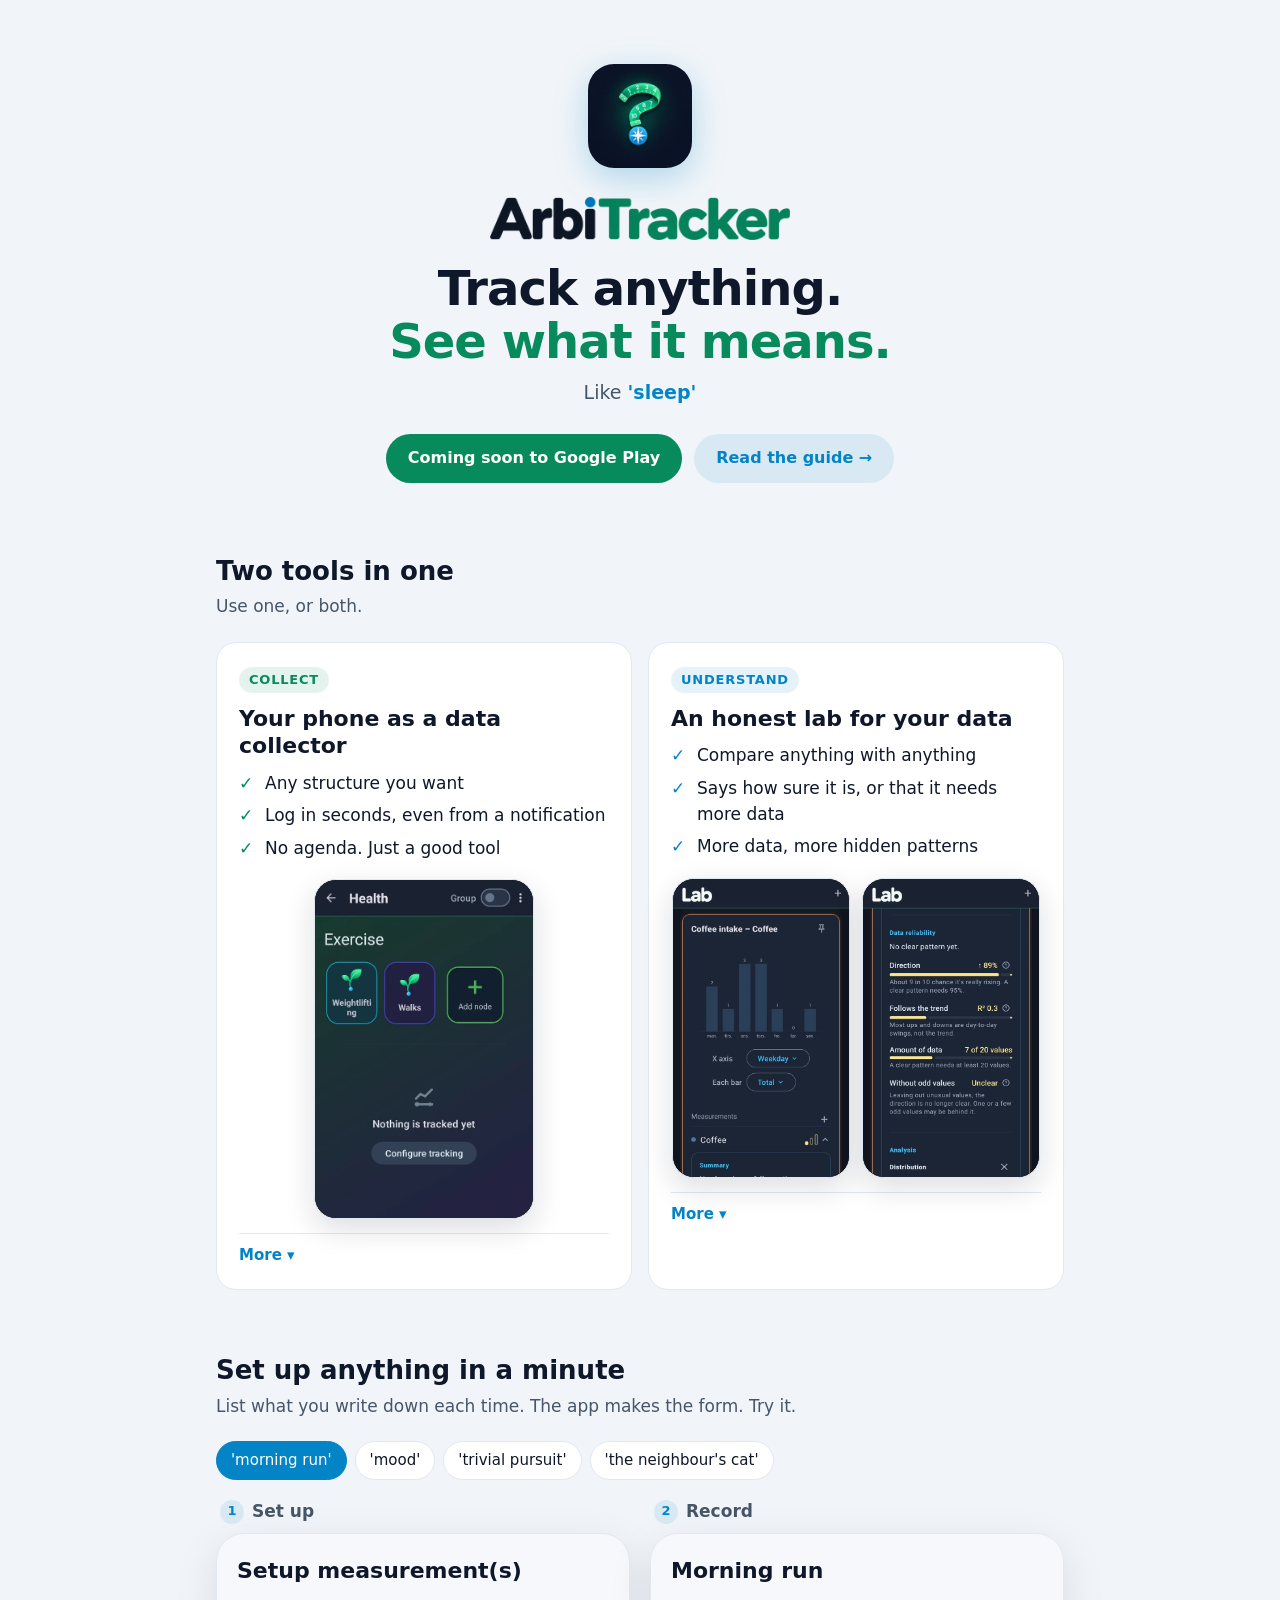
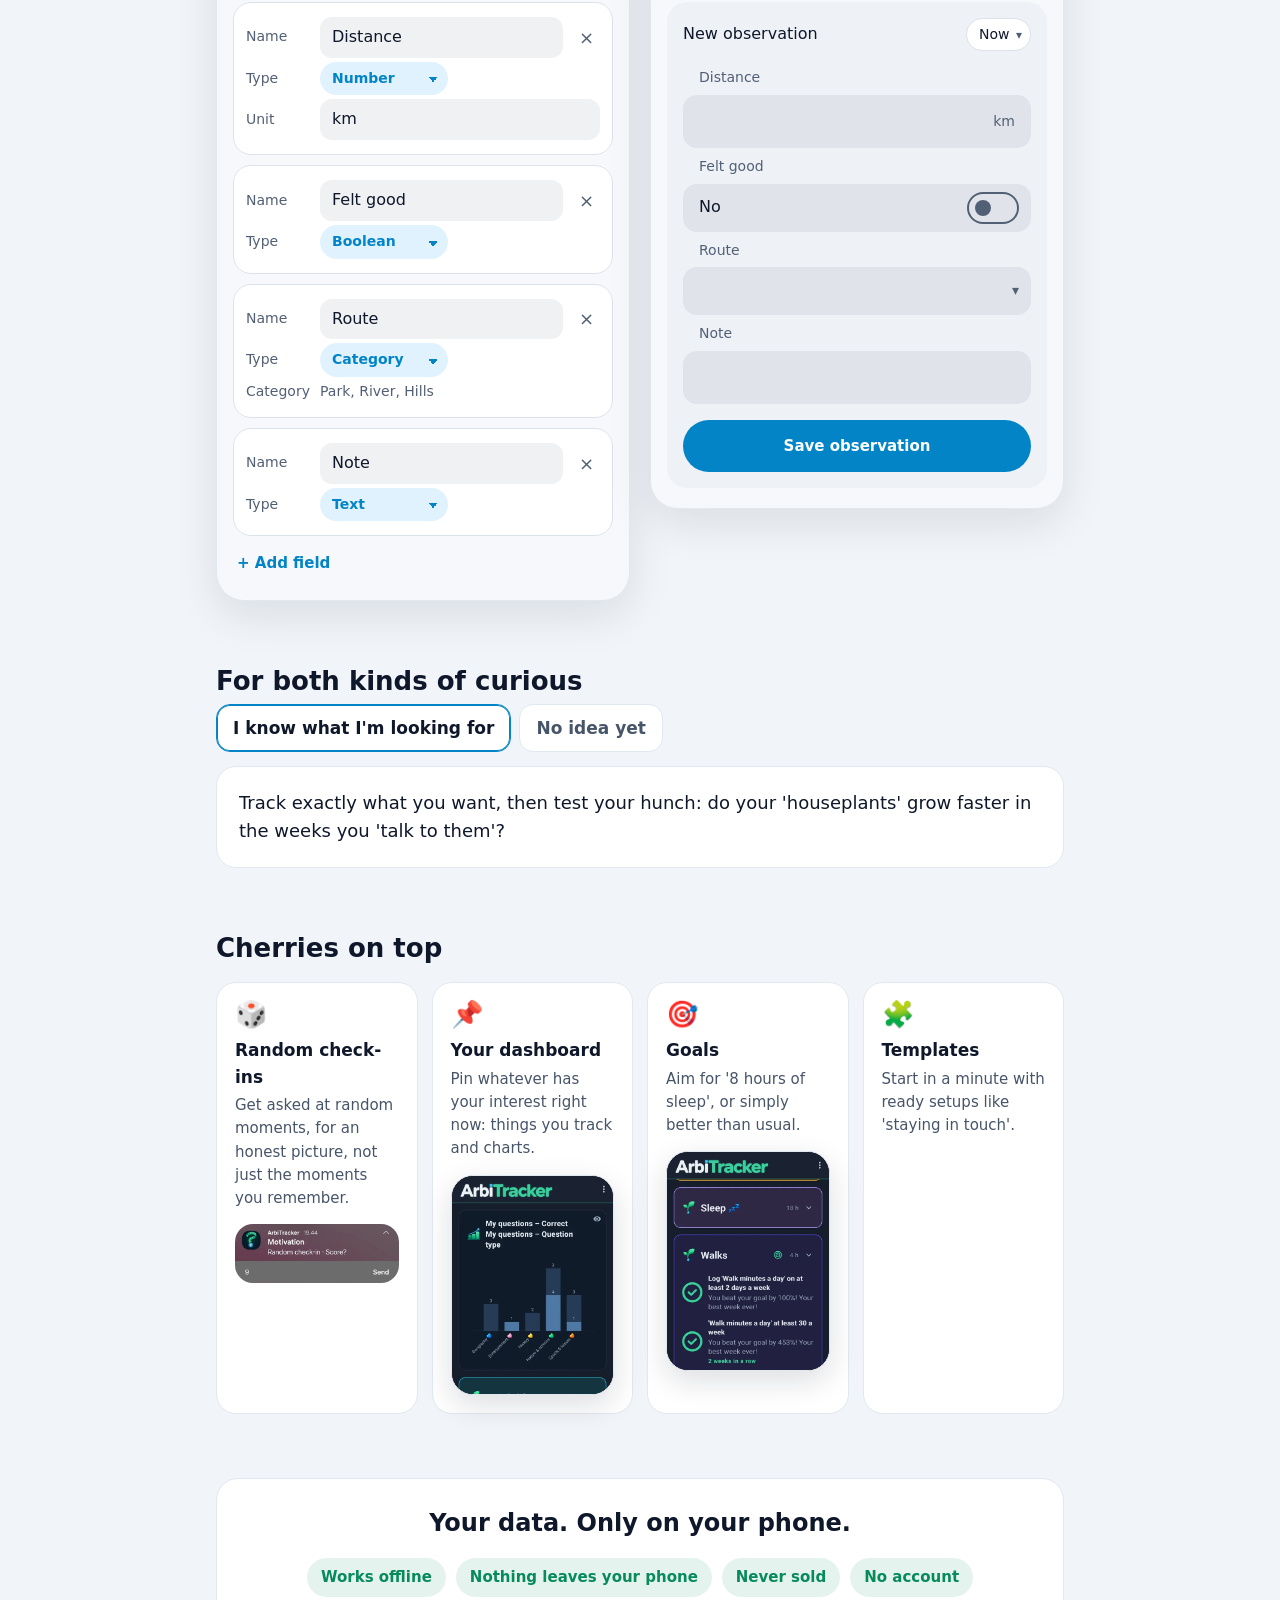
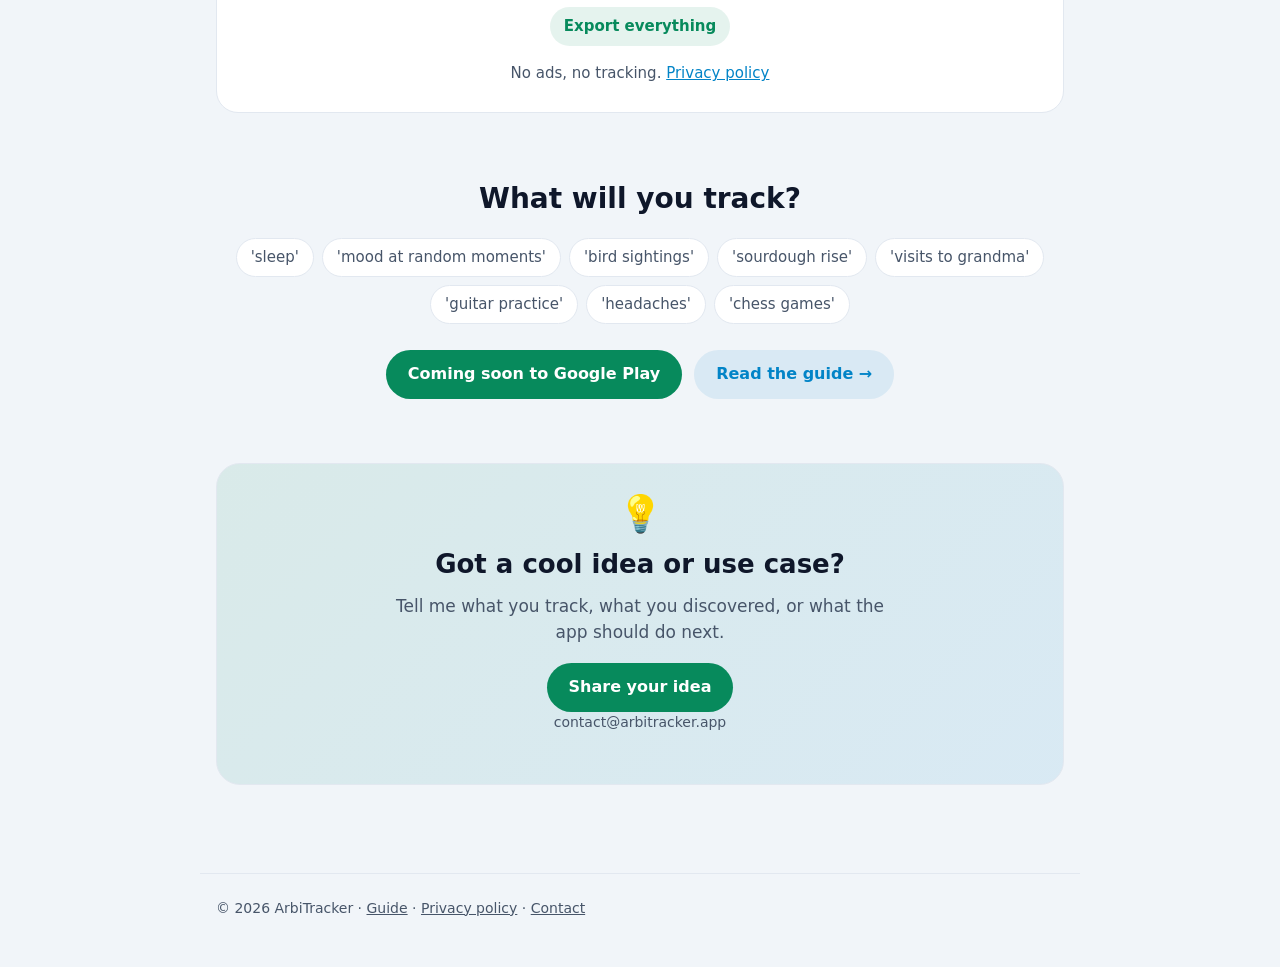
==== index.html @ 2d8d8809 "email update" ====
<!doctype html>
<html lang="en">
<head>
  <meta charset="utf-8">
  <meta name="viewport" content="width=device-width, initial-scale=1">
  <title>ArbiTracker – track anything</title>
  <meta name="description" content="Turn your phone into a data collector for anything, and let an honest lab find the patterns. Everything stays on your phone.">
  <link rel="icon" type="image/png" href="images/favicon.png">
  <link rel="apple-touch-icon" href="images/apple-touch-icon.png">
  <link rel="stylesheet" href="style.css">
  <script src="script.js" defer></script>
</head>
<body>
  <main>

    <!-- 1. The bangers -->
    <section class="hero">
      <img class="icon" src="images/icon-512.png" alt="" width="104" height="104">
      <img class="wordmark light" src="images/wordmark-light.png" alt="ArbiTracker" width="700" height="101">
      <img class="wordmark dark" src="images/wordmark-dark.png" alt="ArbiTracker" width="700" height="101">

      <h1>Track anything.<br><span class="accent">See what it means.</span></h1>

      <p class="rotator">Like <span class="example" id="example">'sleep'</span></p>

      <div class="buttons">
        <!-- Replace with the Google Play link once the app is live. -->
        <span class="button play">Coming soon to Google Play</span>
        <a class="button guide" href="guide.html">Read the guide →</a>
      </div>
    </section>

    <!-- 2. Two tools in one -->
    <section>
      <h2 class="section-title">Two tools in one</h2>
      <p class="section-lead">Use one, or both.</p>

      <div class="pillars">
        <div class="card pillar collect">
          <span class="label">Collect</span>
          <h3>Your phone as a data collector</h3>
          <ul class="checks">
            <li>Any structure you want</li>
            <li>Log in seconds, even from a notification</li>
            <li>No agenda. Just a good tool</li>
          </ul>

          <div class="shots">
            <img class="shot" src="images/node.webp" alt="A node in the app, 'Exercise', holding the nodes 'Weightlifting' and 'Walks'" width="540" height="1086" loading="lazy">
          </div>

          <details class="more">
            <summary>More</summary>
            <ul>
              <li><strong>Nodes:</strong> everything you track is a node, and nodes can hold nodes. 'garden' holds 'tomatoes' and 'basil', each with its own measurements.</li>
              <li><strong>Any kind of value:</strong> numbers, yes/no, categories, text and times, with optional rules like "whole numbers from 1 to 10".</li>
              <li><strong>Calculated values:</strong> combine measurements into new ones, like a weekly total.</li>
              <li><strong>Only want the data?</strong> Save it as CSV and use it anywhere.</li>
            </ul>
          </details>
        </div>

        <div class="card pillar understand">
          <span class="label">Understand</span>
          <h3>An honest lab for your data</h3>
          <ul class="checks">
            <li>Compare anything with anything</li>
            <li>Says how sure it is, or that it needs more data</li>
            <li>More data, more hidden patterns</li>
          </ul>

          <div class="shots two">
            <img class="shot" src="images/lab-chart.webp" alt="A Lab card: a bar chart per weekday" width="540" height="1086" loading="lazy">
            <img class="shot" src="images/lab-reliability.webp" alt="Data reliability: direction, trend, amount of data and odd values, each with a plain explanation" width="540" height="1086" loading="lazy">
          </div>

          <details class="more">
            <summary>More</summary>
            <ul>
              <li><strong>Trends</strong> are checked against chance and odd values before the app calls something rising or falling.</li>
              <li><strong>Relations</strong> are checked without the shared trend over time, so two things that both just grow don't look related.</li>
              <li><strong>Timing:</strong> does a day of 'board games' go with a better 'mood' the next day?</li>
              <li><strong>Unbiased:</strong> it never judges what's good or bad. It only calculates, and says "goes with", never "causes".</li>
            </ul>
          </details>
        </div>
      </div>
    </section>

    <!-- 3. Setting up a measurement: the thing to grasp. Drawn like the app (script.js). -->
    <section>
      <h2 class="section-title">Set up anything in a minute</h2>
      <p class="section-lead">List what you write down each time. The app makes the form. Try it.</p>

      <div class="chips" role="group" aria-label="Examples">
        <button class="chip" data-demo="run" aria-pressed="true">'morning run'</button>
        <button class="chip" data-demo="mood" aria-pressed="false">'mood'</button>
        <button class="chip" data-demo="trivia" aria-pressed="false">'trivial pursuit'</button>
        <button class="chip" data-demo="cat" aria-pressed="false">'the neighbour's cat'</button>
      </div>

      <div class="app-demo">
        <div class="phone">
          <div class="step-label"><span>1</span> Set up</div>
          <div class="app">
            <div class="app-title">Setup measurement(s)</div>
            <div id="setup-fields"></div>
            <button class="app-text-button" id="add-field">+ Add field</button>
          </div>
        </div>

        <div class="phone">
          <div class="step-label"><span>2</span> Record</div>
          <div class="app">
            <div class="app-node" id="app-node">Morning run</div>

            <div class="entry-card">
              <div class="entry-head">
                <span class="entry-title">New observation</span>
                <span class="time-pill">Now <span class="chev">▾</span></span>
              </div>
              <div id="entry-fields"></div>
              <button class="app-button" id="save-observation">Save observation</button>
            </div>

            <div class="recent-title" id="recent-title" hidden>Recent</div>
            <div id="recent"></div>

            <div class="snackbar" id="snackbar" role="status">Observation saved</div>
          </div>
        </div>
      </div>
    </section>

    <!-- 4. Both kinds of curious -->
    <section>
      <h2 class="section-title">For both kinds of curious</h2>

      <div class="tabs" role="tablist">
        <button class="tab" role="tab" id="tab-know" aria-controls="panel-know" aria-selected="true">I know what I'm looking for</button>
        <button class="tab" role="tab" id="tab-explore" aria-controls="panel-explore" aria-selected="false">No idea yet</button>
      </div>

      <div class="card tab-panel" role="tabpanel" id="panel-know" aria-labelledby="tab-know">
        <p>Track exactly what you want, then test your hunch: do your 'houseplants' grow faster in the weeks you 'talk to them'?</p>
      </div>

      <div class="card tab-panel" role="tabpanel" id="panel-explore" aria-labelledby="tab-explore" hidden>
        <p>Just collect. The more you log, the more the app can compare, and the patterns come to you.</p>
      </div>
    </section>

    <!-- 5. Cherries on top -->
    <section>
      <h2 class="section-title" style="margin-bottom: 18px">Cherries on top</h2>

      <div class="extras">
        <div class="card">
          <div class="emoji">🎲</div>
          <h3>Random check-ins</h3>
          <p>Get asked at random moments, for an honest picture, not just the moments you remember.</p>
          <img class="notif" src="images/checkin.webp" alt="A random check-in notification, answered right in the notification" width="540" height="193" loading="lazy">
        </div>

        <div class="card">
          <div class="emoji">📌</div>
          <h3>Your dashboard</h3>
          <p>Pin whatever has your interest right now: things you track and charts.</p>
          <img class="shot small" src="images/dashboard.webp" alt="The dashboard with a pinned chart and nodes" width="540" height="1086" loading="lazy">
        </div>

        <div class="card">
          <div class="emoji">🎯</div>
          <h3>Goals</h3>
          <p>Aim for '8 hours of sleep', or simply better than usual.</p>
          <img class="shot small" src="images/goals.webp" alt="Goals on the dashboard with progress rings and a streak" width="540" height="1086" loading="lazy">
        </div>

        <div class="card">
          <div class="emoji">🧩</div>
          <h3>Templates</h3>
          <p>Start in a minute with ready setups like 'staying in touch'.</p>
        </div>
      </div>
    </section>

    <!-- 6. Private by design -->
    <section class="private">
      <h2>Your data. Only on your phone.</h2>

      <div class="pills">
        <span class="pill">Works offline</span>
        <span class="pill">Nothing leaves your phone</span>
        <span class="pill">Never sold</span>
        <span class="pill">No account</span>
        <span class="pill">Export everything</span>
      </div>

      <p class="small">No ads, no tracking. <a href="privacy.html">Privacy policy</a></p>
    </section>

    <!-- 7. Closing -->
    <section class="closing">
      <h2>What will you track?</h2>

      <div class="examples">
        <span>'sleep'</span>
        <span>'mood at random moments'</span>
        <span>'bird sightings'</span>
        <span>'sourdough rise'</span>
        <span>'visits to grandma'</span>
        <span>'guitar practice'</span>
        <span>'headaches'</span>
        <span>'chess games'</span>
      </div>

      <div class="buttons" style="margin-top: 26px">
        <span class="button play">Coming soon to Google Play</span>
        <a class="button guide" href="guide.html">Read the guide →</a>
      </div>
    </section>


    <!-- 8. Contact: send ideas and use cases -->
    <section class="contact" id="contact">
      <div class="contact-card">
        <div class="contact-emoji">💡</div>
        <h2>Got a cool idea or use case?</h2>
        <p>Tell me what you track, what you discovered, or what the app should do next.</p>

        <a class="button play" href="mailto:contact@arbitracker.app?subject=My%20ArbiTracker%20idea">Share your idea</a>
        <p class="contact-address">contact@arbitracker.app</p>
      </div>
    </section>
  </main>

  <footer>
    © 2026 ArbiTracker · <a href="guide.html">Guide</a> · <a href="privacy.html">Privacy policy</a> · <a href="mailto:contact@arbitracker.app">Contact</a>
  </footer>

  <div class="lightbox" id="lightbox" hidden><img alt=""></div>
</body>
</html>
---- style.css ----
/* ArbiTracker site: the app's colours (sky blue on slate, green accent). */
:root {
  --bg: #F1F5F9;
  --card: #FFFFFF;
  --soft: rgba(15, 23, 42, 0.05);
  --text: #0F172A;
  --muted: #475569;
  --line: #E2E8F0;
  --primary: #0284C7;
  --primary-soft: rgba(2, 132, 199, 0.10);
  --green: #078A5C;
  --green-soft: rgba(7, 138, 92, 0.10);
}

@media (prefers-color-scheme: dark) {
  :root {
    --bg: #0B1220;
    --card: #111A2E;
    --soft: rgba(226, 232, 240, 0.06);
    --text: #E2E8F0;
    --muted: #94A3B8;
    --line: #1E293B;
    --primary: #38BDF8;
    --primary-soft: rgba(56, 189, 248, 0.12);
    --green: #34D399;
    --green-soft: rgba(52, 211, 153, 0.12);
  }
}

* { box-sizing: border-box; }

html { -webkit-text-size-adjust: 100%; scroll-behavior: smooth; }

body {
  margin: 0;
  background: var(--bg);
  color: var(--text);
  font: 17px/1.55 system-ui, -apple-system, "Segoe UI", Roboto, sans-serif;
}

a { color: var(--primary); }

main {
  max-width: 880px;
  margin: 0 auto;
  padding: 40px 16px 24px;
}

section { margin: 0 0 64px; }

h2.section-title {
  font-size: 26px;
  line-height: 1.25;
  margin: 0 0 6px;
}

.section-lead { color: var(--muted); margin: 0 0 22px; }

/* ---------- Wordmark: light and dark versions, like the app ---------- */
.wordmark { display: block; width: min(300px, 75%); height: auto; }
.wordmark.dark { display: none; }
@media (prefers-color-scheme: dark) {
  .wordmark.light { display: none; }
  .wordmark.dark { display: block; }
}

/* ---------- Hero ---------- */
.hero {
  text-align: center;
  padding: 24px 0 8px;
}

.hero .icon {
  width: 104px;
  height: 104px;
  border-radius: 26px;
  box-shadow: 0 10px 34px rgba(2, 132, 199, 0.28);
}

.hero .wordmark { margin: 22px auto 0; }

.hero h1 {
  font-size: clamp(32px, 7vw, 48px);
  line-height: 1.1;
  margin: 22px 0 10px;
  letter-spacing: -0.02em;
}

.hero h1 .accent { color: var(--green); }

.rotator {
  font-size: 19px;
  color: var(--muted);
  margin: 0 0 26px;
  min-height: 1.6em;
}

.rotator .example {
  color: var(--primary);
  font-weight: 600;
  display: inline-block;
  transition: opacity 0.25s, transform 0.25s;
}

.rotator .example.out { opacity: 0; transform: translateY(6px); }

.buttons {
  display: flex;
  gap: 12px;
  justify-content: center;
  flex-wrap: wrap;
}

.button {
  display: inline-flex;
  align-items: center;
  gap: 8px;
  padding: 12px 22px;
  border-radius: 999px;
  font-weight: 600;
  text-decoration: none;
  border: 0;
  font-size: 16px;
}

.button.play { background: var(--green); color: #fff; }
.button.guide { background: var(--primary-soft); color: var(--primary); }
.button.guide:hover { background: var(--primary); color: #fff; }

/* ---------- Two tools in one ---------- */
.pillars {
  display: grid;
  grid-template-columns: repeat(auto-fit, minmax(280px, 1fr));
  gap: 16px;
}

.card {
  background: var(--card);
  border: 1px solid var(--line);
  border-radius: 20px;
  padding: 22px;
}

.pillar .label {
  display: inline-block;
  font-size: 13px;
  font-weight: 700;
  letter-spacing: 0.06em;
  text-transform: uppercase;
  padding: 3px 10px;
  border-radius: 999px;
}

.pillar.collect .label { background: var(--green-soft); color: var(--green); }
.pillar.understand .label { background: var(--primary-soft); color: var(--primary); }

.pillar h3 { font-size: 22px; margin: 12px 0 10px; line-height: 1.25; }

.checks { list-style: none; padding: 0; margin: 0; }
.checks li { padding-left: 26px; position: relative; margin: 6px 0; }
.checks li::before {
  content: "✓";
  position: absolute;
  left: 0;
  font-weight: 700;
  color: var(--green);
}
.pillar.understand .checks li::before { color: var(--primary); }

/* ---------- Expandable "More" ---------- */
details.more { margin-top: 14px; border-top: 1px solid var(--line); padding-top: 10px; }

details.more summary {
  cursor: pointer;
  list-style: none;
  color: var(--primary);
  font-weight: 600;
  font-size: 15px;
}

details.more summary::-webkit-details-marker { display: none; }
details.more summary::after { content: " ▾"; }
details.more[open] summary::after { content: " ▴"; }

details.more p, details.more ul { color: var(--muted); font-size: 15px; margin: 10px 0 0; }
details.more ul { padding-left: 20px; }
details.more li { margin: 4px 0; }

/* ---------- Setup demo, drawn like the app (values from its themes.xml) ---------- */
.chips { display: flex; flex-wrap: wrap; gap: 8px; margin: 0 0 18px; }

.chip {
  font: inherit;
  font-size: 15px;
  padding: 7px 14px;
  border-radius: 999px;
  border: 1px solid var(--line);
  background: var(--card);
  color: var(--text);
  cursor: pointer;
}

.chip[aria-pressed="true"] { background: var(--primary); border-color: var(--primary); color: #fff; }

.app-demo {
  /* The app's own colours, light */
  --a-bg: #F6F8FB;
  --a-container: #EEF2F7;
  --a-low: #FFFFFF;
  --a-on: #0F172A;
  --a-muted: #526075;
  --a-outline: #DCE2EA;
  --a-primary: #0284C7;
  --a-on-primary: #FFFFFF;
  --a-soft: rgba(15, 23, 42, 0.06);
  --a-pill: #E0F2FE;

  display: grid;
  grid-template-columns: repeat(2, minmax(0, 1fr));
  gap: 20px;
  align-items: start;
}

@media (prefers-color-scheme: dark) {
  .app-demo {
    --a-bg: #0F1420;
    --a-container: #1A2232;
    --a-low: #161D2B;
    --a-on: #E2E8F0;
    --a-muted: #9AA8BC;
    --a-outline: #2A3447;
    --a-primary: #38BDF8;
    --a-on-primary: #082F49;
    --a-soft: rgba(226, 232, 240, 0.06);
    --a-pill: rgba(56, 189, 248, 0.16);
  }
}

@media (max-width: 720px) {
  .app-demo { grid-template-columns: minmax(0, 1fr); }
}

.step-label {
  display: flex;
  align-items: center;
  gap: 8px;
  font-weight: 600;
  color: var(--muted);
  margin: 0 0 8px 4px;
}

.step-label span {
  width: 24px;
  height: 24px;
  border-radius: 50%;
  display: grid;
  place-items: center;
  font-size: 13px;
  background: var(--primary-soft);
  color: var(--primary);
}

/* A phone-like screen */
.app {
  position: relative;
  overflow: hidden;
  background: var(--a-bg);
  color: var(--a-on);
  border: 1px solid var(--line);
  border-radius: 28px;
  padding: 18px 16px 20px;
  min-height: 420px;
  font-family: Roboto, system-ui, -apple-system, "Segoe UI", sans-serif;
  font-size: 16px;
  box-shadow: 0 14px 44px rgba(15, 23, 42, 0.10);
}

.app button { font-family: inherit; }

.app-title, .app-node { font-size: 22px; font-weight: 700; margin: 2px 4px 14px; }

/* Setup: one card per measurement (like item_measurement_field_editor) */
.def-card {
  background: var(--a-low);
  border: 1px solid var(--a-outline);
  border-radius: 18px;
  padding: 10px 12px;
  margin: 0 0 10px;
  animation: pop 0.3s ease both;
}

.def-row { display: flex; align-items: center; gap: 10px; margin: 4px 0; }

.def-label { width: 64px; flex: 0 0 auto; color: var(--a-muted); font-size: 14px; }

.def-input {
  flex: 1 1 auto;
  min-width: 0;
  font: inherit;
  color: var(--a-on);
  background: var(--a-soft);
  border: 0;
  border-radius: 12px;
  padding: 8px 12px;
  outline: none;
}

.def-input:focus { box-shadow: inset 0 0 0 2px var(--a-primary); }

.type-pill {
  font: inherit;
  font-size: 14px;
  font-weight: 600;
  color: var(--a-primary);
  background: var(--a-pill);
  border: 0;
  border-radius: 999px;
  padding: 6px 28px 6px 12px;
  appearance: none;
  -webkit-appearance: none;
  cursor: pointer;
  background-image: linear-gradient(45deg, transparent 50%, currentColor 50%), linear-gradient(135deg, currentColor 50%, transparent 50%);
  background-position: calc(100% - 15px) 55%, calc(100% - 10px) 55%;
  background-size: 5px 5px, 5px 5px;
  background-repeat: no-repeat;
}

.def-options { color: var(--a-muted); font-size: 14px; }

.def-delete {
  margin-left: auto;
  background: none;
  border: 0;
  color: var(--a-muted);
  font-size: 18px;
  cursor: pointer;
  padding: 2px 6px;
}

.app-text-button {
  background: none;
  border: 0;
  color: var(--a-primary);
  font-weight: 600;
  font-size: 15px;
  padding: 8px 4px;
  cursor: pointer;
}

/* Record: the entry card (view_measurements + ObservationFormView) */
.entry-card { background: var(--a-container); border-radius: 20px; padding: 16px; }

.entry-head { display: flex; align-items: center; margin: 0 0 16px; }
.entry-title { flex: 1 1 auto; font-size: 16px; font-weight: 500; }

.time-pill {
  font-size: 14px;
  font-weight: 500;
  padding: 5px 8px 5px 12px;
  border-radius: 16px;
  background: var(--a-low);
  border: 1px solid var(--a-outline);
}

.chev { color: var(--a-muted); font-size: 12px; margin-left: 2px; }

.form-field { margin: 0 0 8px; animation: pop 0.3s ease both; }

.form-name {
  display: flex;
  justify-content: space-between;
  color: var(--a-muted);
  font-size: 14px;
  padding: 0 12px 6px 16px;
}

.form-row {
  position: relative;
  display: flex;
  align-items: center;
  min-height: 48px;
  padding: 4px 12px 4px 16px;
  border-radius: 14px;
  background: var(--a-soft);
  cursor: pointer;
}

.form-row input {
  flex: 1 1 auto;
  min-width: 0;
  font: inherit;
  color: var(--a-on);
  background: none;
  border: 0;
  outline: none;
  padding: 10px 4px 10px 0;
}

.form-row .value { flex: 1 1 auto; }
.form-row .unit { color: var(--a-muted); font-size: 14px; padding: 0 4px; }
.form-row .chev { font-size: 14px; }

/* Material 3 switch */
.switch {
  width: 52px;
  height: 32px;
  border-radius: 16px;
  border: 2px solid var(--a-muted);
  position: relative;
  transition: background 0.2s, border-color 0.2s;
  flex: 0 0 auto;
}

.switch::after {
  content: "";
  position: absolute;
  top: 6px;
  left: 6px;
  width: 16px;
  height: 16px;
  border-radius: 50%;
  background: var(--a-muted);
  transition: all 0.2s;
}

.switch.on { background: var(--a-primary); border-color: var(--a-primary); }
.switch.on::after { left: 22px; top: 2px; width: 24px; height: 24px; background: var(--a-on-primary); }

/* Number chips for small whole ranges */
.form-row.cells { padding: 4px; gap: 0; }

.cell {
  flex: 1 1 0;
  height: 40px;
  display: grid;
  place-items: center;
  border-radius: 10px;
  font-size: 14px;
  font-weight: 500;
  border: 0;
  background: none;
  color: var(--a-on);
  cursor: pointer;
  padding: 0;
}

.cell.on { background: var(--a-primary); color: var(--a-on-primary); }

/* Category dropdown (PopupMenu) */
.menu {
  position: absolute;
  right: 8px;
  top: 100%;
  z-index: 5;
  min-width: 160px;
  background: var(--a-low);
  border-radius: 6px;
  box-shadow: 0 8px 28px rgba(0, 0, 0, 0.22);
  padding: 6px 0;
}

.menu button {
  display: block;
  width: 100%;
  text-align: left;
  background: none;
  border: 0;
  color: var(--a-on);
  font-size: 15px;
  padding: 10px 16px;
  cursor: pointer;
}

.menu button:hover { background: var(--a-soft); }

.app-button {
  width: 100%;
  height: 52px;
  margin-top: 8px;
  border: 0;
  border-radius: 26px;
  background: var(--a-primary);
  color: var(--a-on-primary);
  font-size: 15px;
  font-weight: 600;
  cursor: pointer;
}

.recent-title { font-size: 16px; font-weight: 600; margin: 18px 4px 8px; }

.recent-item {
  background: var(--a-low);
  border: 1px solid var(--a-outline);
  border-radius: 16px;
  padding: 10px 14px;
  margin: 0 0 8px;
  font-size: 14px;
  animation: pop 0.3s ease both;
}

.recent-item .when { color: var(--a-muted); font-size: 12px; margin-bottom: 2px; }

.snackbar {
  position: absolute;
  left: 12px;
  right: 12px;
  bottom: 12px;
  padding: 14px 16px;
  border-radius: 6px;
  background: #1E293B;
  color: #F1F5F9;
  font-size: 14px;
  transform: translateY(140%);
  transition: transform 0.25s;
}

.snackbar.show { transform: none; }

@keyframes pop {
  from { opacity: 0; transform: translateY(6px); }
  to { opacity: 1; transform: none; }
}

/* ---------- Screenshots (tap to enlarge, script.js) ---------- */
.shots { display: flex; justify-content: center; gap: 12px; margin: 18px 0 0; }

.shot {
  display: block;
  width: 100%;
  max-width: 220px;
  height: 340px;
  object-fit: cover;
  object-position: top;
  border-radius: 22px;
  border: 1px solid var(--line);
  box-shadow: 0 10px 30px rgba(15, 23, 42, 0.14);
  cursor: zoom-in;
  background: #0F1420;
}

.shots.two .shot { max-width: 48%; height: 300px; }

.shot.small { height: 220px; max-width: none; margin-top: 14px; }

.notif {
  display: block;
  width: 100%;
  height: auto;
  margin-top: 14px;
  border-radius: 18px;
  cursor: zoom-in;
}

.lightbox {
  position: fixed;
  inset: 0;
  z-index: 50;
  display: grid;
  place-items: center;
  padding: 16px;
  background: rgba(2, 6, 23, 0.82);
  cursor: zoom-out;
}

.lightbox[hidden] { display: none; }

.lightbox img {
  max-width: 100%;
  max-height: 100%;
  border-radius: 22px;
  box-shadow: 0 20px 60px rgba(0, 0, 0, 0.5);
}

/* ---------- Two kinds of curious ---------- */
.tabs { display: flex; gap: 8px; flex-wrap: wrap; margin: 0 0 14px; }

.tab {
  font: inherit;
  font-weight: 600;
  padding: 10px 16px;
  border-radius: 14px;
  border: 1px solid var(--line);
  background: var(--card);
  color: var(--muted);
  cursor: pointer;
}

.tab[aria-selected="true"] {
  color: var(--text);
  border-color: var(--primary);
  box-shadow: inset 0 0 0 1px var(--primary);
}

.tab-panel p { margin: 0; font-size: 18px; }
.tab-panel[hidden] { display: none; }

/* ---------- Extras grid ---------- */
.extras {
  display: grid;
  grid-template-columns: repeat(auto-fit, minmax(200px, 1fr));
  gap: 14px;
}

.extras .card { padding: 18px; }
.extras .emoji { font-size: 26px; line-height: 1; }
.extras h3 { font-size: 17px; margin: 10px 0 4px; }
.extras p { margin: 0; color: var(--muted); font-size: 15px; }

/* ---------- Private strip ---------- */
.private {
  background: var(--card);
  border: 1px solid var(--line);
  border-radius: 22px;
  padding: 26px 22px;
  text-align: center;
}

.private h2 { margin: 0 0 16px; font-size: 24px; }

.pills { display: flex; flex-wrap: wrap; gap: 10px; justify-content: center; }

.pill {
  padding: 8px 14px;
  border-radius: 999px;
  background: var(--green-soft);
  color: var(--green);
  font-weight: 600;
  font-size: 15px;
}

.private .small { color: var(--muted); font-size: 15px; margin: 16px 0 0; }

/* ---------- Examples strip ---------- */
.examples { display: flex; flex-wrap: wrap; gap: 8px; justify-content: center; }

.examples span {
  padding: 7px 14px;
  border-radius: 999px;
  background: var(--card);
  border: 1px solid var(--line);
  color: var(--muted);
  font-size: 15px;
}

/* ---------- Contact ---------- */

.contact-card {
  text-align: center;
  background: linear-gradient(135deg, var(--green-soft), var(--primary-soft));
  border: 1px solid var(--line);
  border-radius: 24px;
  padding: 32px 22px;
}

.contact-emoji { font-size: 36px; line-height: 1; }
.contact-card h2 { font-size: 26px; margin: 12px 0 8px; }
.contact-card > p { color: var(--muted); max-width: 520px; margin: 0 auto 18px; }

.contact-address { color: var(--muted); font-size: 14px; margin: 12px 0 0; }

.closing { text-align: center; }
.closing h2 { font-size: 28px; margin: 0 0 18px; }

/* ---------- Guide and privacy pages ---------- */
.page h1 { font-size: 32px; margin: 24px 0 4px; }
.page h2 { font-size: 19px; margin: 28px 0 6px; }
.page .updated, .page .lead { color: var(--muted); margin: 0 0 20px; }
.page ul { padding-left: 22px; }

.guide-step {
  background: var(--card);
  border: 1px solid var(--line);
  border-radius: 18px;
  padding: 0;
  margin: 12px 0;
}

.guide-step summary {
  cursor: pointer;
  list-style: none;
  display: flex;
  align-items: center;
  gap: 14px;
  padding: 16px 18px;
  font-weight: 600;
  font-size: 18px;
}

.guide-step summary::-webkit-details-marker { display: none; }

.guide-step .num {
  flex: 0 0 auto;
  width: 30px;
  height: 30px;
  border-radius: 50%;
  display: grid;
  place-items: center;
  background: var(--primary-soft);
  color: var(--primary);
  font-size: 15px;
}

.guide-step summary .hint { margin-left: auto; color: var(--muted); font-weight: 400; font-size: 15px; }
.guide-step[open] summary .hint { display: none; }

.guide-step .body { padding: 0 18px 16px 62px; color: var(--muted); }
.guide-step .body p { margin: 0 0 8px; }
.guide-step .body strong { color: var(--text); }

@media (max-width: 520px) {
  .guide-step .body { padding-left: 18px; }
}

/* ---------- Footer ---------- */
footer {
  max-width: 880px;
  margin: 0 auto;
  padding: 24px 16px 48px;
  color: var(--muted);
  font-size: 14px;
  border-top: 1px solid var(--line);
}

footer a { color: var(--muted); }

@media (prefers-reduced-motion: reduce) {
  html { scroll-behavior: auto; }
  .def-card, .form-field, .recent-item, .rotator .example { animation: none; transition: none; }
}
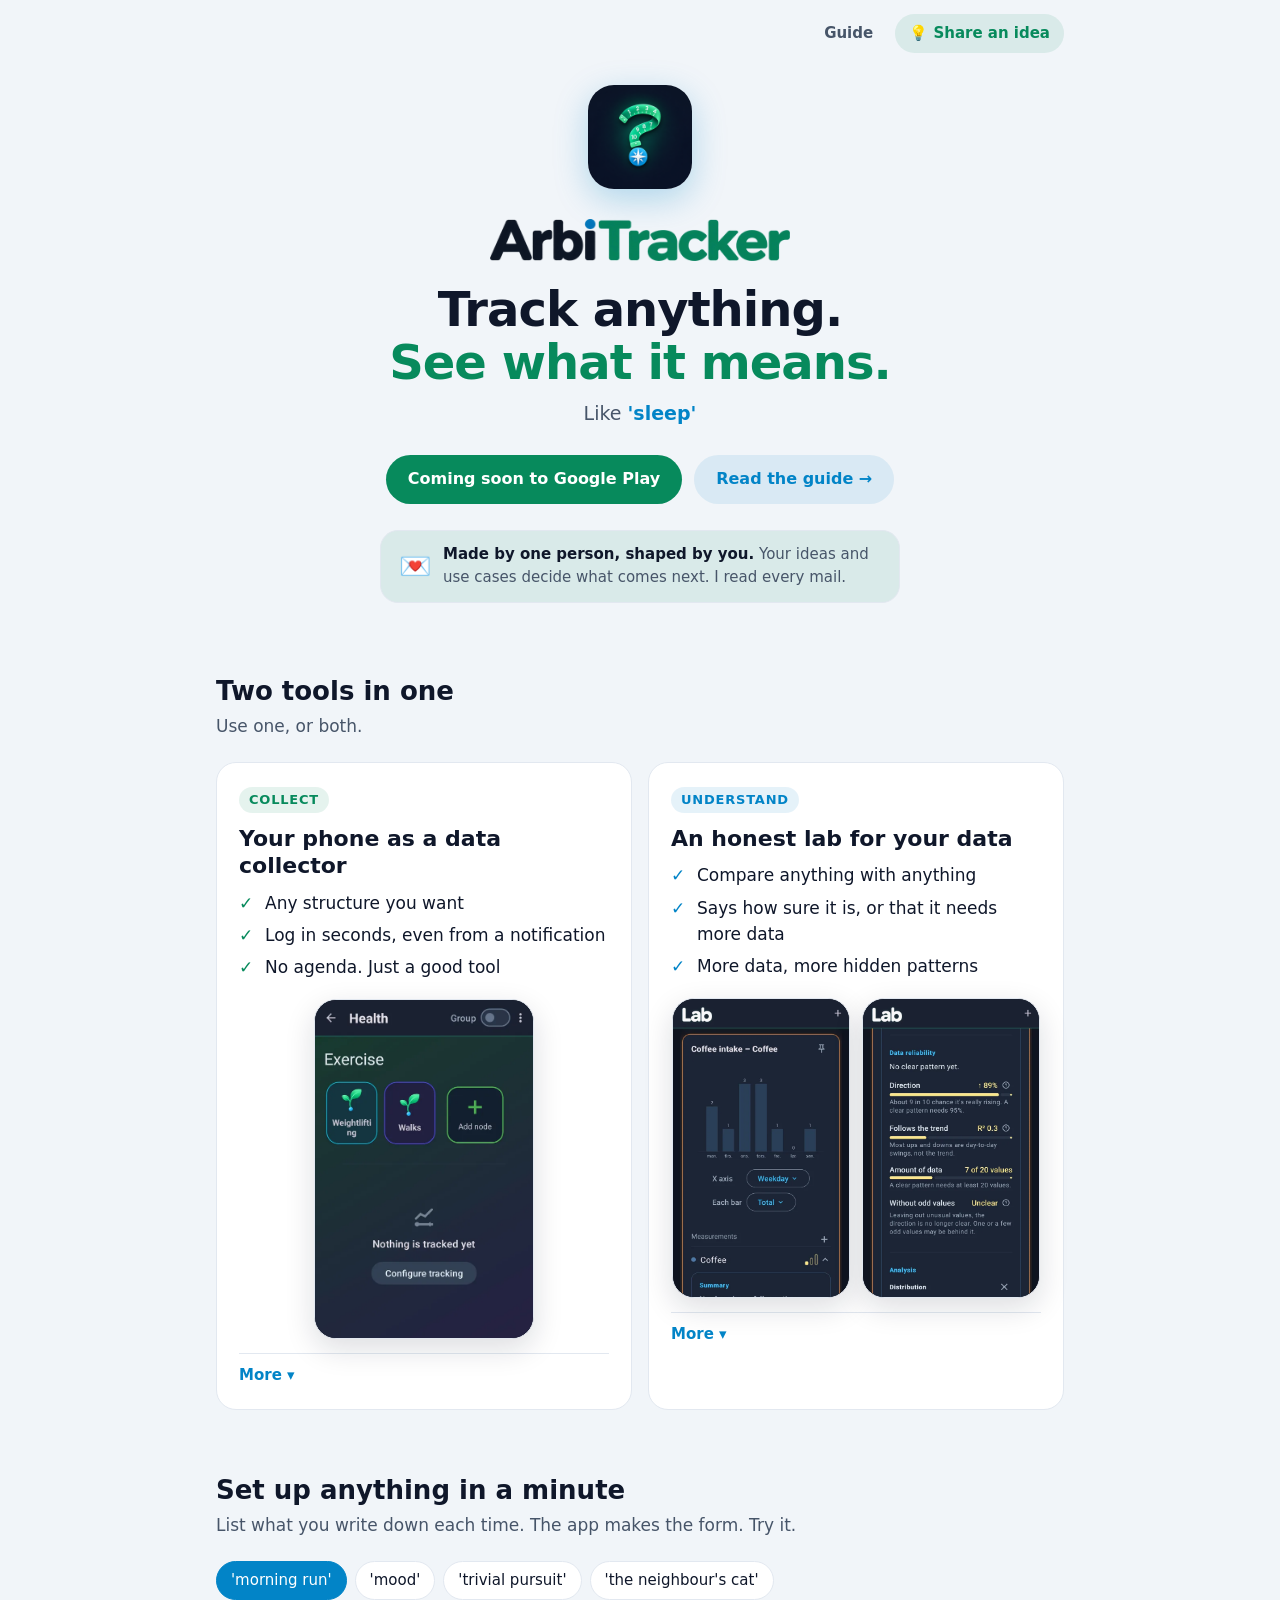
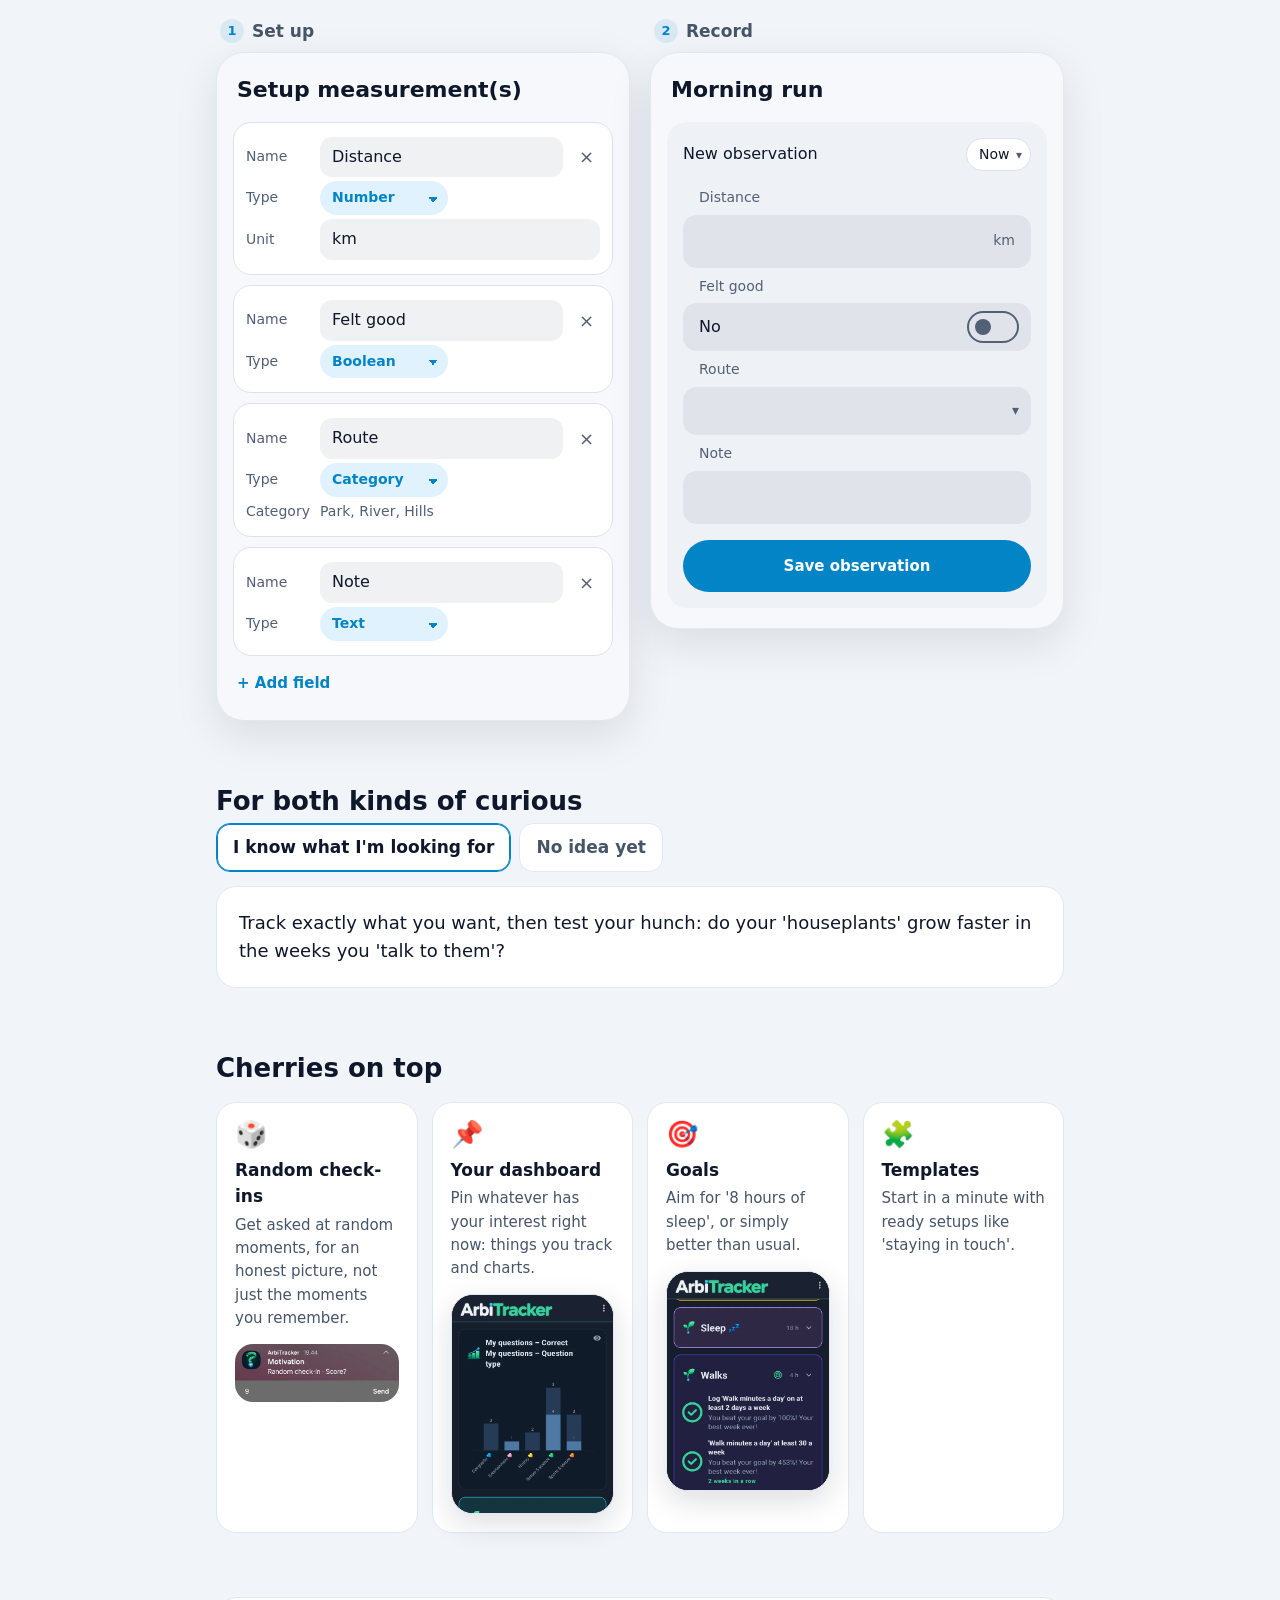
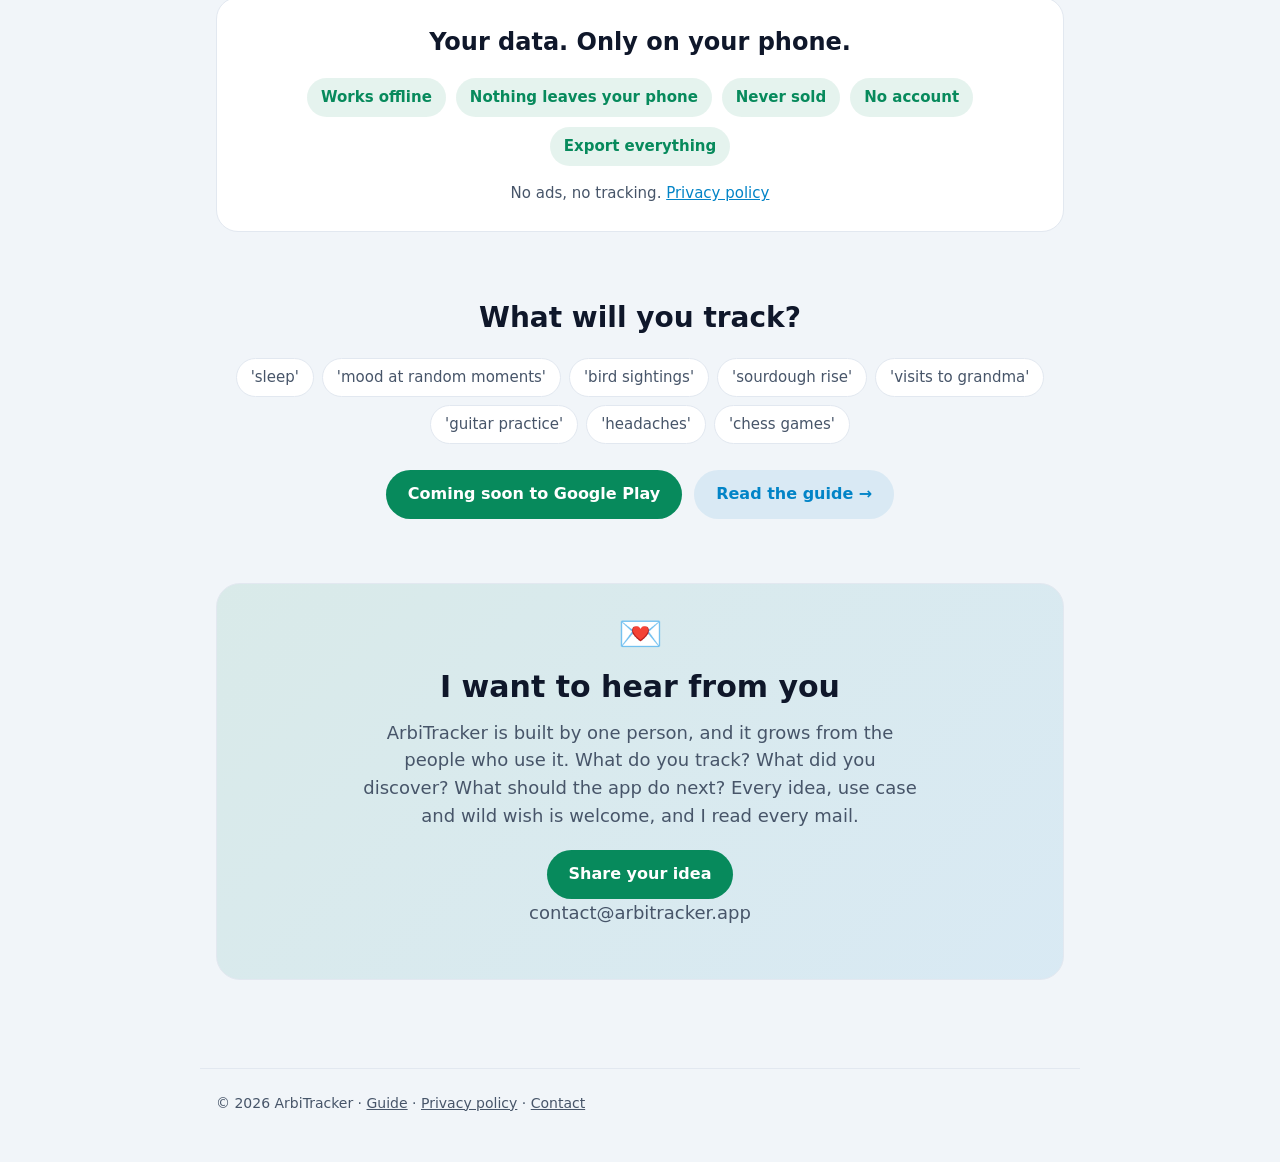
==== commit a593c0dd: "email update" ====
--- a/index.html
+++ b/index.html
@@ -11,6 +11,11 @@
   <script src="script.js" defer></script>
 </head>
 <body>
+  <nav class="topbar">
+    <a href="guide.html">Guide</a>
+    <a class="idea-link" href="#contact">💡 Share an idea</a>
+  </nav>
+
   <main>
 
     <!-- 1. The bangers -->
@@ -28,6 +33,11 @@
         <span class="button play">Coming soon to Google Play</span>
         <a class="button guide" href="guide.html">Read the guide →</a>
       </div>
+
+      <a class="hero-invite" href="#contact">
+        <span class="hero-invite-emoji">💌</span>
+        <span><strong>Made by one person, shaped by you.</strong> Your ideas and use cases decide what comes next. I read every mail.</span>
+      </a>
     </section>
 
     <!-- 2. Two tools in one -->
@@ -224,9 +234,9 @@
     <!-- 8. Contact: send ideas and use cases -->
     <section class="contact" id="contact">
       <div class="contact-card">
-        <div class="contact-emoji">💡</div>
-        <h2>Got a cool idea or use case?</h2>
-        <p>Tell me what you track, what you discovered, or what the app should do next.</p>
+        <div class="contact-emoji">💌</div>
+        <h2>I want to hear from you</h2>
+        <p>ArbiTracker is built by one person, and it grows from the people who use it. What do you track? What did you discover? What should the app do next? Every idea, use case and wild wish is welcome, and I read every mail.</p>
 
         <a class="button play" href="mailto:contact@arbitracker.app?subject=My%20ArbiTracker%20idea">Share your idea</a>
         <p class="contact-address">contact@arbitracker.app</p>
@@ -238,6 +248,8 @@
     © 2026 ArbiTracker · <a href="guide.html">Guide</a> · <a href="privacy.html">Privacy policy</a> · <a href="mailto:contact@arbitracker.app">Contact</a>
   </footer>
 
+  <a class="float-idea" id="float-idea" href="#contact">💡 Share an idea</a>
+
   <div class="lightbox" id="lightbox" hidden><img alt=""></div>
 </body>
 </html>
--- a/style.css
+++ b/style.css
@@ -43,7 +43,7 @@
 main {
   max-width: 880px;
   margin: 0 auto;
-  padding: 40px 16px 24px;
+  padding: 8px 16px 24px;
 }
 
 section { margin: 0 0 64px; }
@@ -64,6 +64,35 @@
   .wordmark.dark { display: block; }
 }
 
+/* ---------- Top bar ---------- */
+.topbar {
+  max-width: 880px;
+  margin: 0 auto;
+  padding: 14px 16px 0;
+  display: flex;
+  justify-content: flex-end;
+  align-items: center;
+  gap: 8px;
+}
+
+.topbar a {
+  text-decoration: none;
+  color: var(--muted);
+  font-weight: 600;
+  font-size: 15px;
+  padding: 8px 14px;
+  border-radius: 999px;
+}
+
+.topbar a:hover { color: var(--text); }
+
+.topbar .idea-link {
+  color: var(--green);
+  background: var(--green-soft);
+}
+
+.topbar .idea-link:hover { background: var(--green); color: #fff; }
+
 /* ---------- Hero ---------- */
 .hero {
   text-align: center;
@@ -78,6 +107,26 @@
 }
 
 .hero .wordmark { margin: 22px auto 0; }
+
+.hero-invite {
+  display: inline-flex;
+  align-items: center;
+  gap: 12px;
+  max-width: 520px;
+  margin: 26px auto 0;
+  padding: 12px 18px;
+  border-radius: 18px;
+  text-align: left;
+  font-size: 15px;
+  color: var(--muted);
+  text-decoration: none;
+  background: var(--green-soft);
+  border: 1px solid var(--line);
+}
+
+.hero-invite strong { color: var(--text); }
+.hero-invite:hover { border-color: var(--green); }
+.hero-invite-emoji { font-size: 26px; line-height: 1; }
 
 .hero h1 {
   font-size: clamp(32px, 7vw, 48px);
@@ -643,6 +692,26 @@
 }
 
 /* ---------- Contact ---------- */
+.float-idea {
+  position: fixed;
+  right: 16px;
+  bottom: 16px;
+  z-index: 40;
+  padding: 12px 18px;
+  border-radius: 999px;
+  background: var(--green);
+  color: #fff;
+  font-weight: 600;
+  text-decoration: none;
+  box-shadow: 0 10px 30px rgba(7, 138, 92, 0.35);
+  opacity: 0;
+  transform: translateY(16px);
+  pointer-events: none;
+  transition: opacity 0.25s, transform 0.25s;
+}
+
+.float-idea.show { opacity: 1; transform: none; pointer-events: auto; }
+
 
 .contact-card {
   text-align: center;
@@ -654,7 +723,8 @@
 
 .contact-emoji { font-size: 36px; line-height: 1; }
 .contact-card h2 { font-size: 26px; margin: 12px 0 8px; }
-.contact-card > p { color: var(--muted); max-width: 520px; margin: 0 auto 18px; }
+.contact-card > p { color: var(--muted); max-width: 560px; margin: 0 auto 20px; font-size: 18px; }
+.contact-card h2 { font-size: 30px; }
 
 .contact-address { color: var(--muted); font-size: 14px; margin: 12px 0 0; }
 
@@ -662,6 +732,7 @@
 .closing h2 { font-size: 28px; margin: 0 0 18px; }
 
 /* ---------- Guide and privacy pages ---------- */
+main.page { padding-top: 40px; }
 .page h1 { font-size: 32px; margin: 24px 0 4px; }
 .page h2 { font-size: 19px; margin: 28px 0 6px; }
 .page .updated, .page .lead { color: var(--muted); margin: 0 0 20px; }
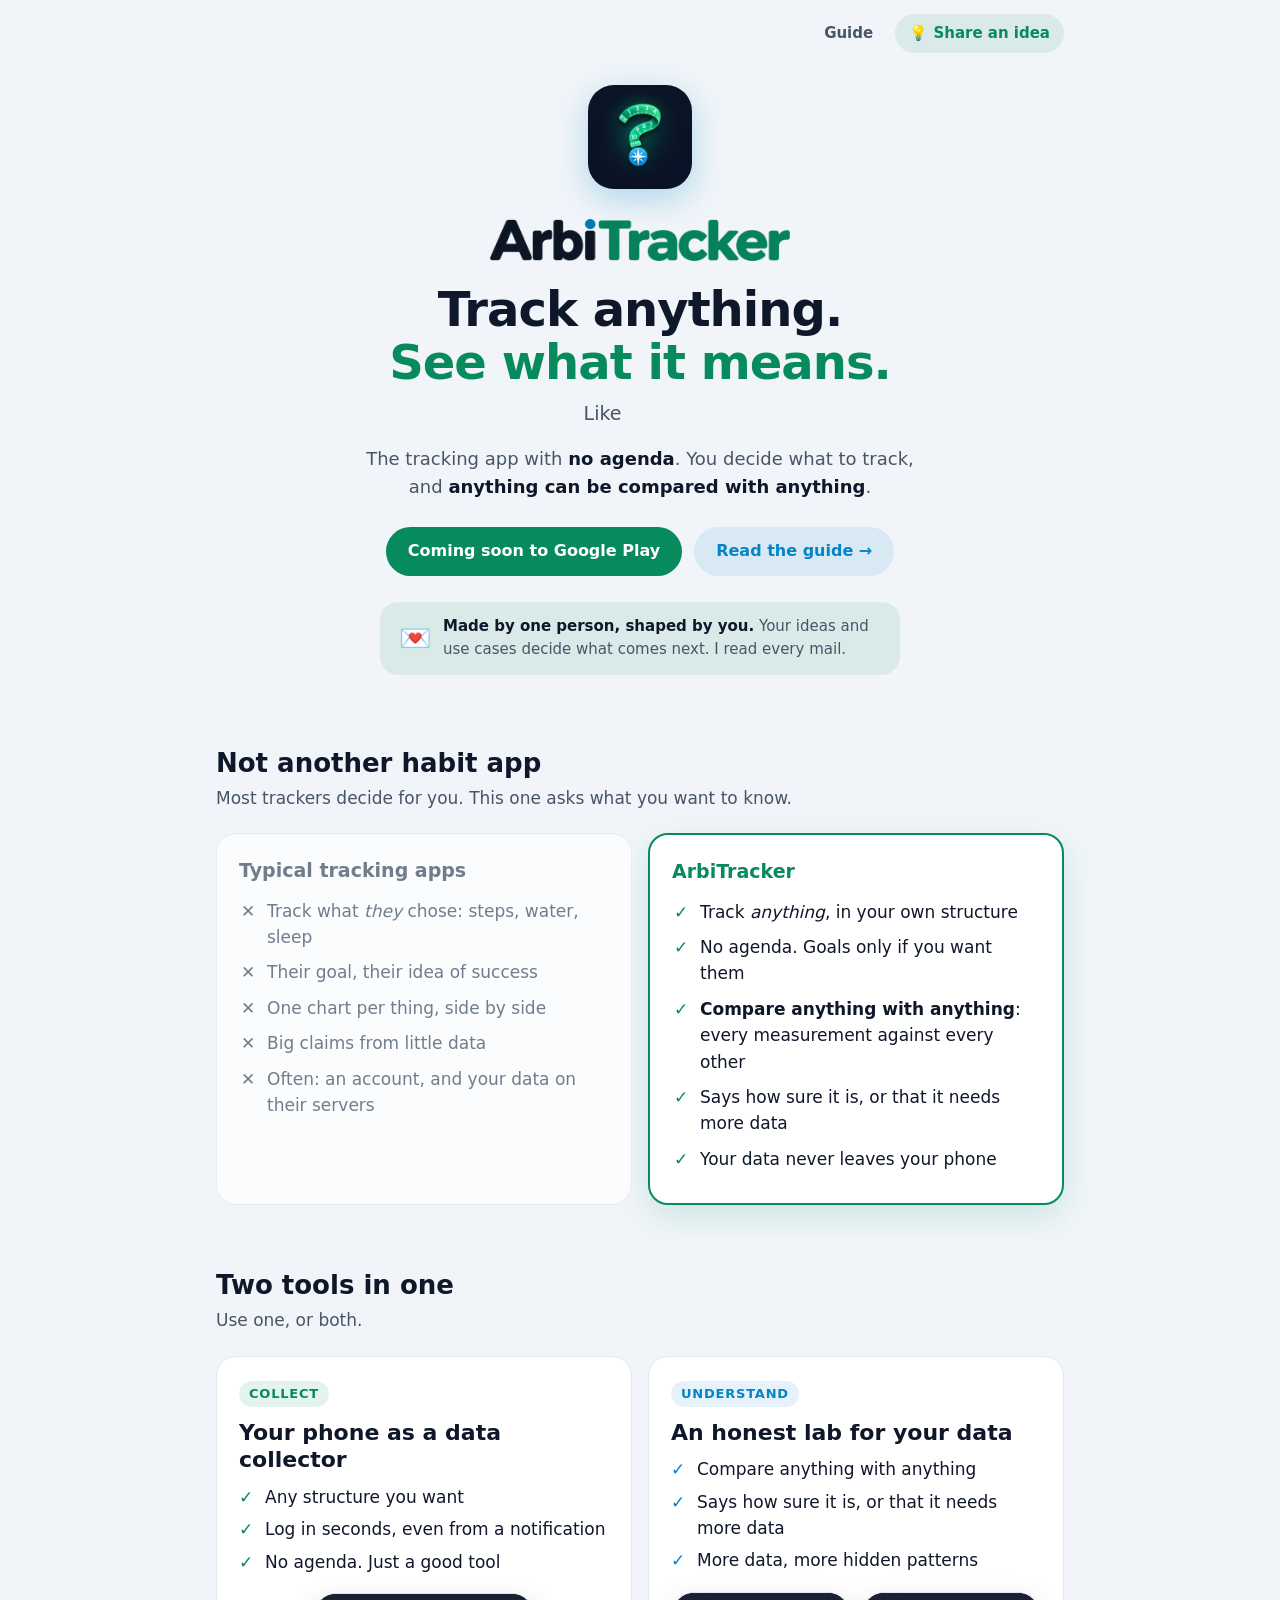
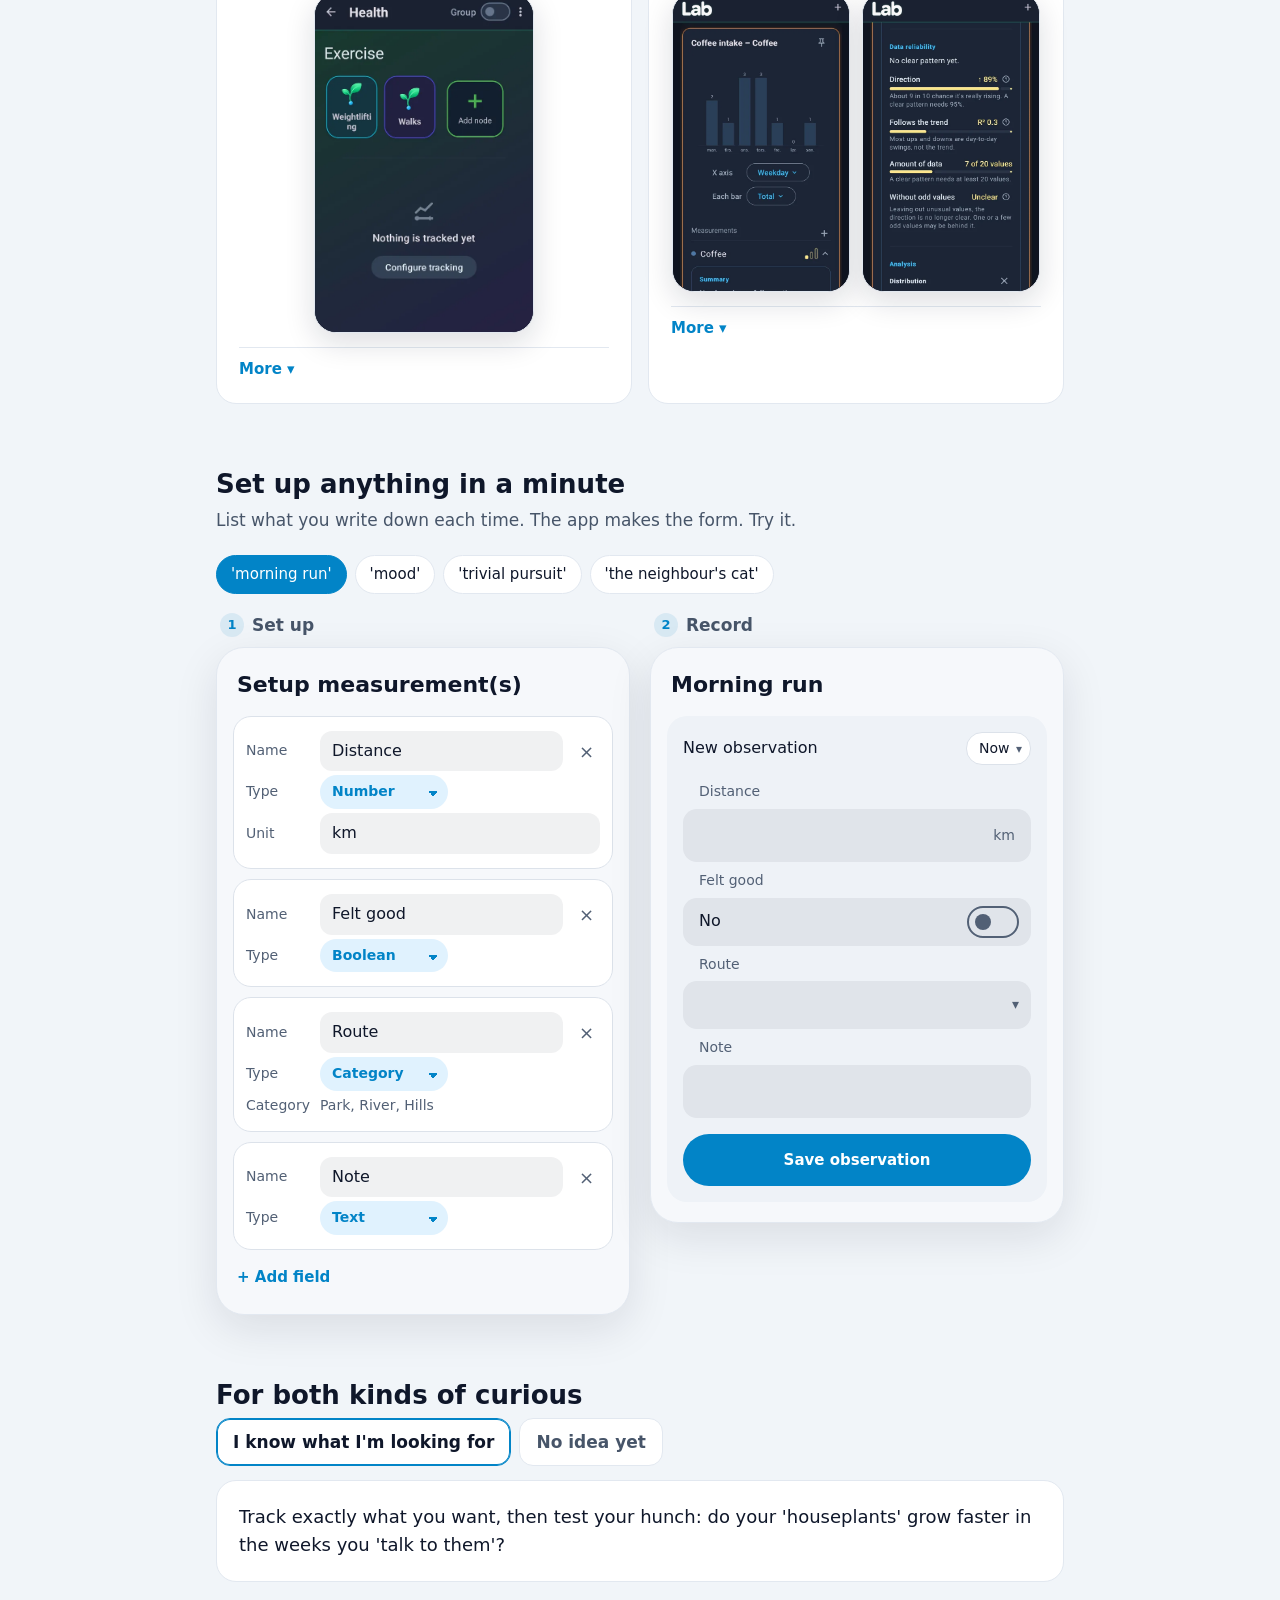
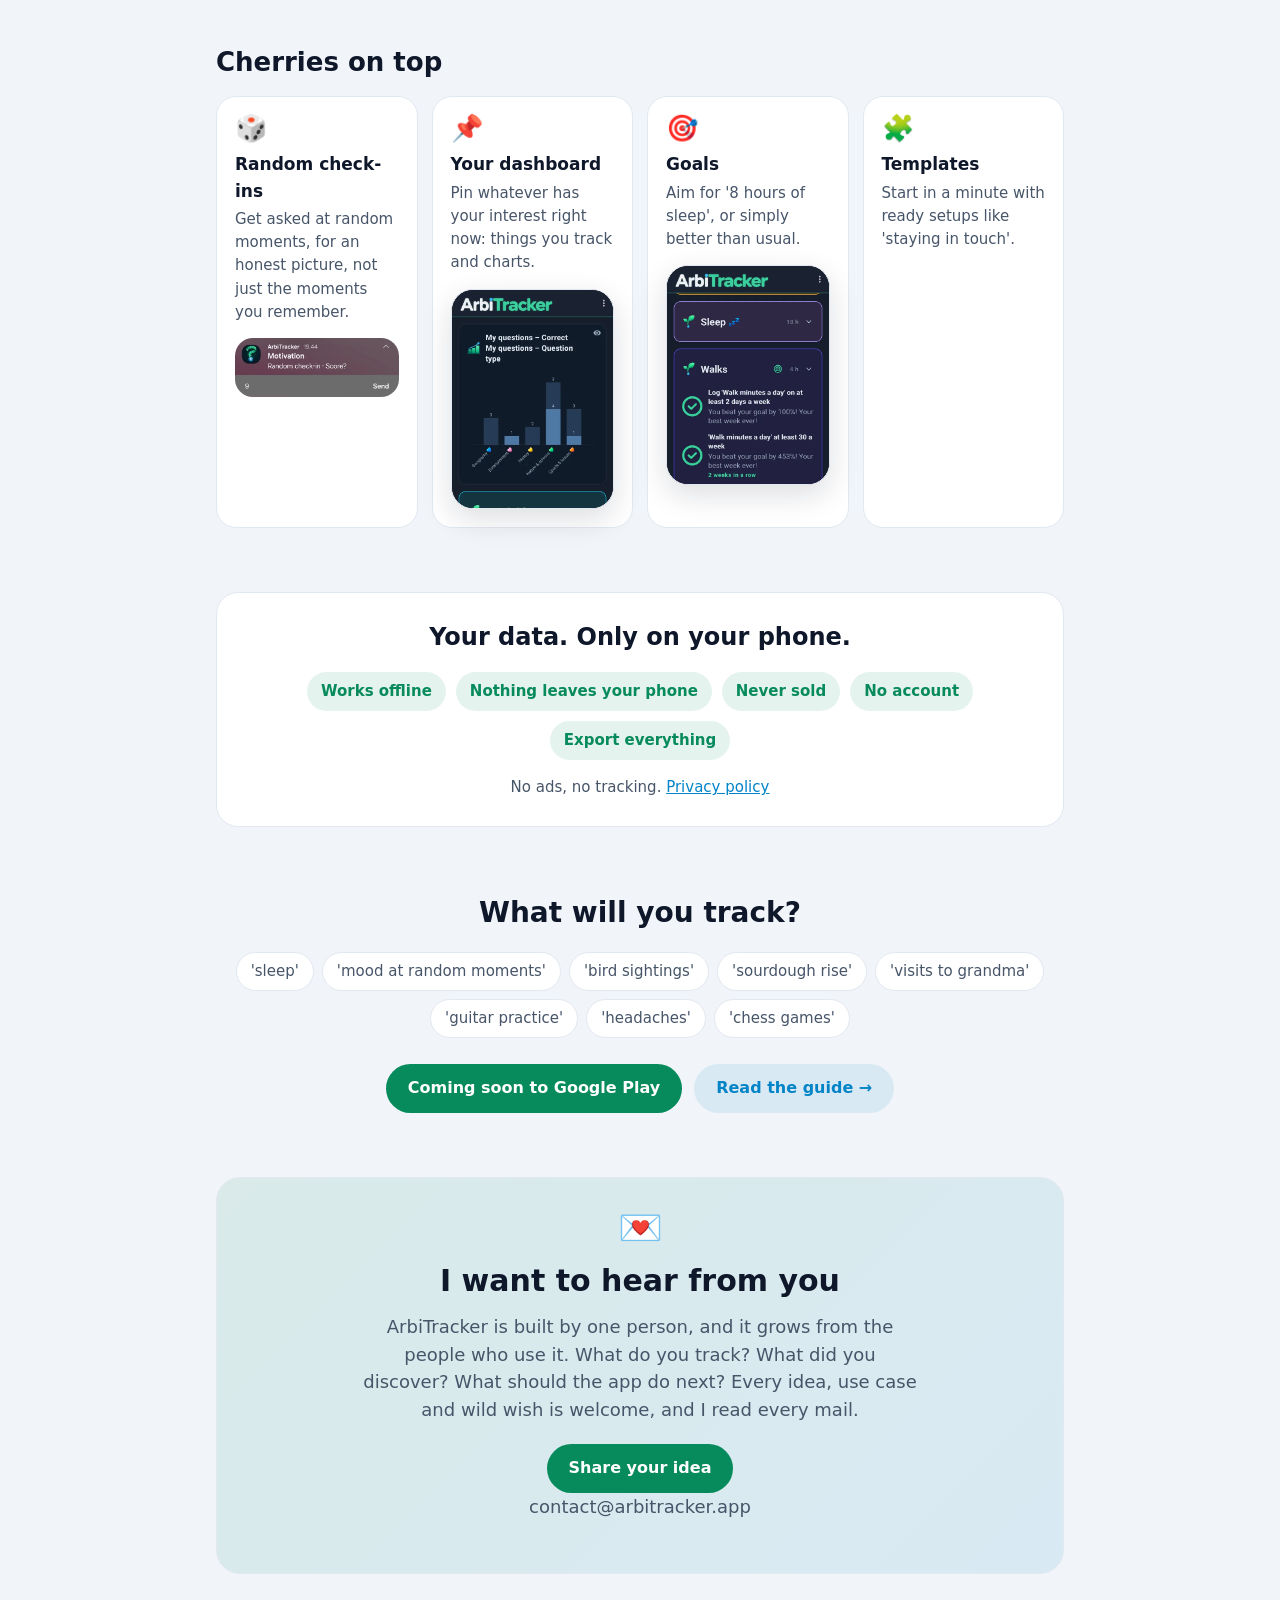
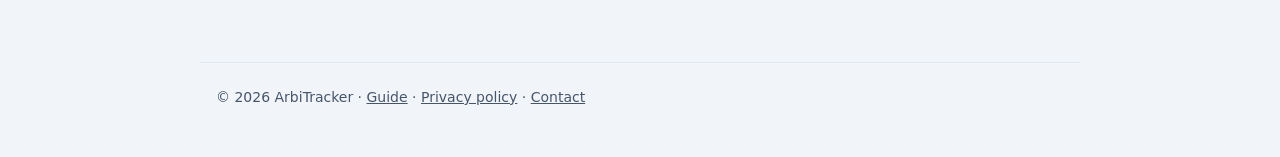
==== commit 11a417d3: "email update" ====
--- a/index.html
+++ b/index.html
@@ -28,6 +28,8 @@
 
       <p class="rotator">Like <span class="example" id="example">'sleep'</span></p>
 
+      <p class="purpose">The tracking app with <strong>no agenda</strong>. You decide what to track, and <strong>anything can be compared with anything</strong>.</p>
+
       <div class="buttons">
         <!-- Replace with the Google Play link once the app is live. -->
         <span class="button play">Coming soon to Google Play</span>
@@ -38,6 +40,36 @@
         <span class="hero-invite-emoji">💌</span>
         <span><strong>Made by one person, shaped by you.</strong> Your ideas and use cases decide what comes next. I read every mail.</span>
       </a>
+    </section>
+
+    <!-- 1b. Versus other tracking apps -->
+    <section>
+      <h2 class="section-title">Not another habit app</h2>
+      <p class="section-lead">Most trackers decide for you. This one asks what you want to know.</p>
+
+      <div class="versus">
+        <div class="card versus-col them">
+          <h3>Typical tracking apps</h3>
+          <ul>
+            <li>Track what <em>they</em> chose: steps, water, sleep</li>
+            <li>Their goal, their idea of success</li>
+            <li>One chart per thing, side by side</li>
+            <li>Big claims from little data</li>
+            <li>Often: an account, and your data on their servers</li>
+          </ul>
+        </div>
+
+        <div class="card versus-col us">
+          <h3>ArbiTracker</h3>
+          <ul>
+            <li>Track <em>anything</em>, in your own structure</li>
+            <li>No agenda. Goals only if you want them</li>
+            <li><strong>Compare anything with anything</strong>: every measurement against every other</li>
+            <li>Says how sure it is, or that it needs more data</li>
+            <li>Your data never leaves your phone</li>
+          </ul>
+        </div>
+      </div>
     </section>
 
     <!-- 2. Two tools in one -->
--- a/style.css
+++ b/style.css
@@ -176,6 +176,35 @@
 .button.guide { background: var(--primary-soft); color: var(--primary); }
 .button.guide:hover { background: var(--primary); color: #fff; }
 
+/* ---------- Purpose line + versus ---------- */
+.purpose {
+  max-width: 560px;
+  margin: -10px auto 26px;
+  font-size: 18px;
+  color: var(--muted);
+}
+
+.purpose strong { color: var(--text); }
+
+.versus {
+  display: grid;
+  grid-template-columns: repeat(auto-fit, minmax(280px, 1fr));
+  gap: 16px;
+}
+
+.versus-col h3 { font-size: 19px; margin: 0 0 12px; }
+.versus-col ul { list-style: none; padding: 0; margin: 0; }
+.versus-col li { position: relative; padding-left: 28px; margin: 9px 0; }
+
+.versus-col.them { opacity: 0.75; }
+.versus-col.them h3 { color: var(--muted); }
+.versus-col.them li { color: var(--muted); }
+.versus-col.them li::before { content: "✕"; position: absolute; left: 2px; color: var(--muted); font-weight: 700; }
+
+.versus-col.us { border: 2px solid var(--green); box-shadow: 0 12px 34px rgba(7, 138, 92, 0.15); }
+.versus-col.us h3 { color: var(--green); }
+.versus-col.us li::before { content: "✓"; position: absolute; left: 2px; color: var(--green); font-weight: 700; }
+
 /* ---------- Two tools in one ---------- */
 .pillars {
   display: grid;
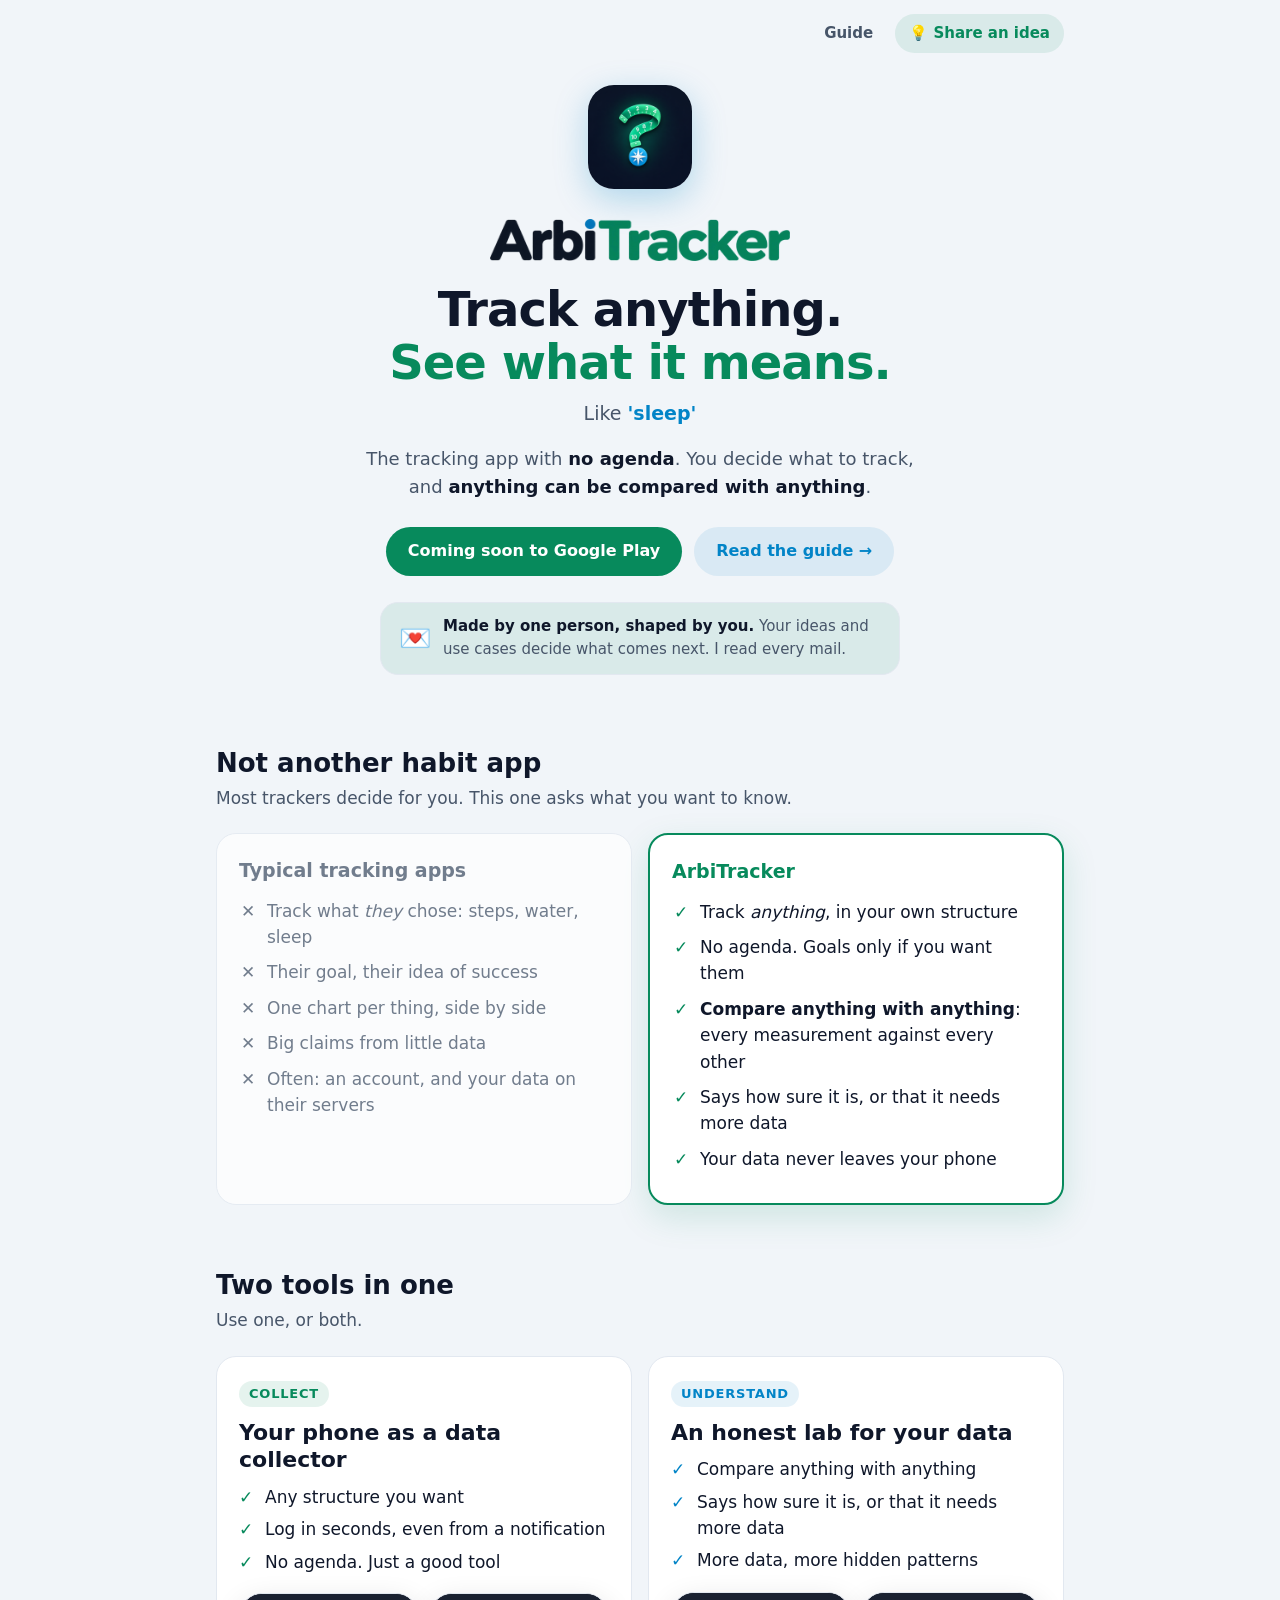
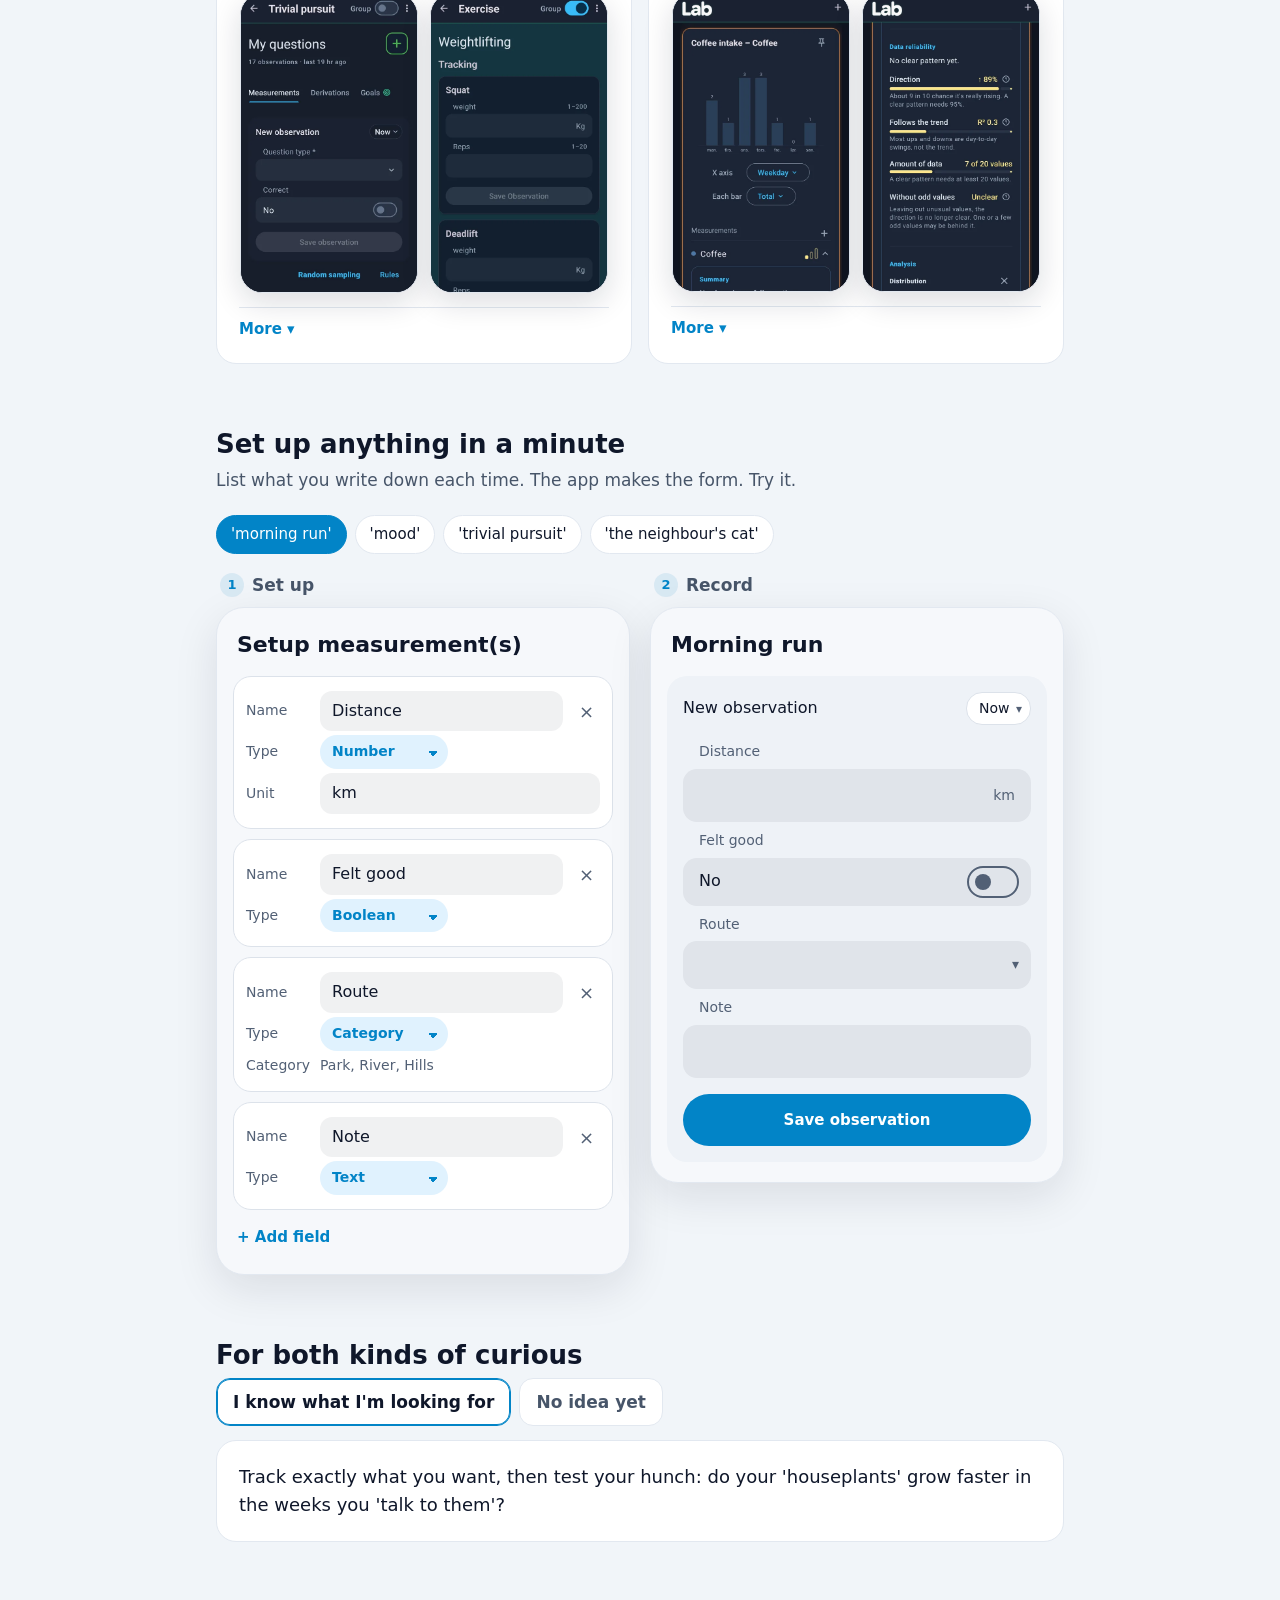
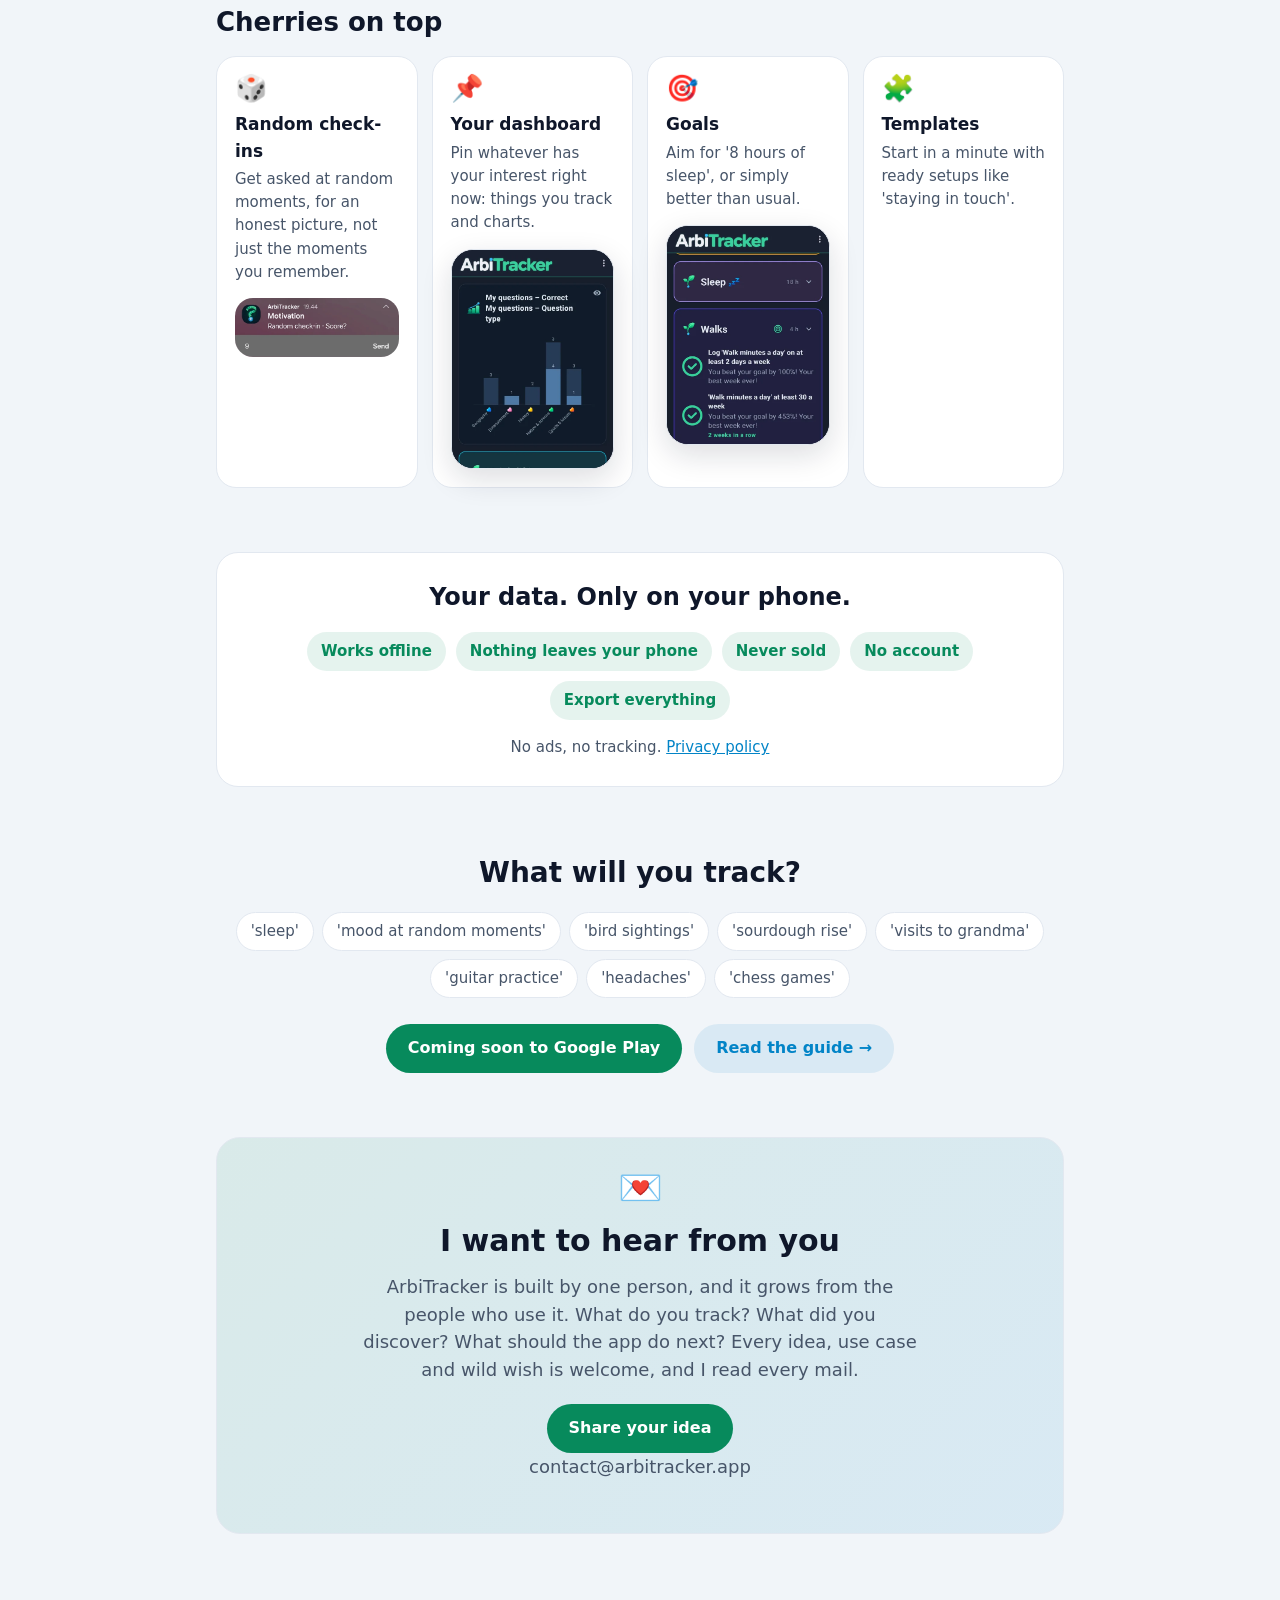
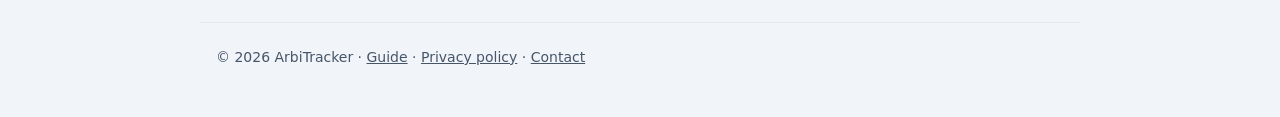
==== commit 1889c02c: "add extra screen shots" ====
--- a/index.html
+++ b/index.html
@@ -87,8 +87,9 @@
             <li>No agenda. Just a good tool</li>
           </ul>
 
-          <div class="shots">
-            <img class="shot" src="images/node.webp" alt="A node in the app, 'Exercise', holding the nodes 'Weightlifting' and 'Walks'" width="540" height="1086" loading="lazy">
+          <div class="shots two">
+            <img class="shot" src="images/record.webp" alt="Recording a trivial pursuit question: pick the type, flip Correct, save" width="540" height="1086" loading="lazy">
+            <img class="shot" src="images/group.webp" alt="Group mode: every exercise of 'Weightlifting' on one screen, each with its own entry card" width="540" height="1086" loading="lazy">
           </div>
 
           <details class="more">
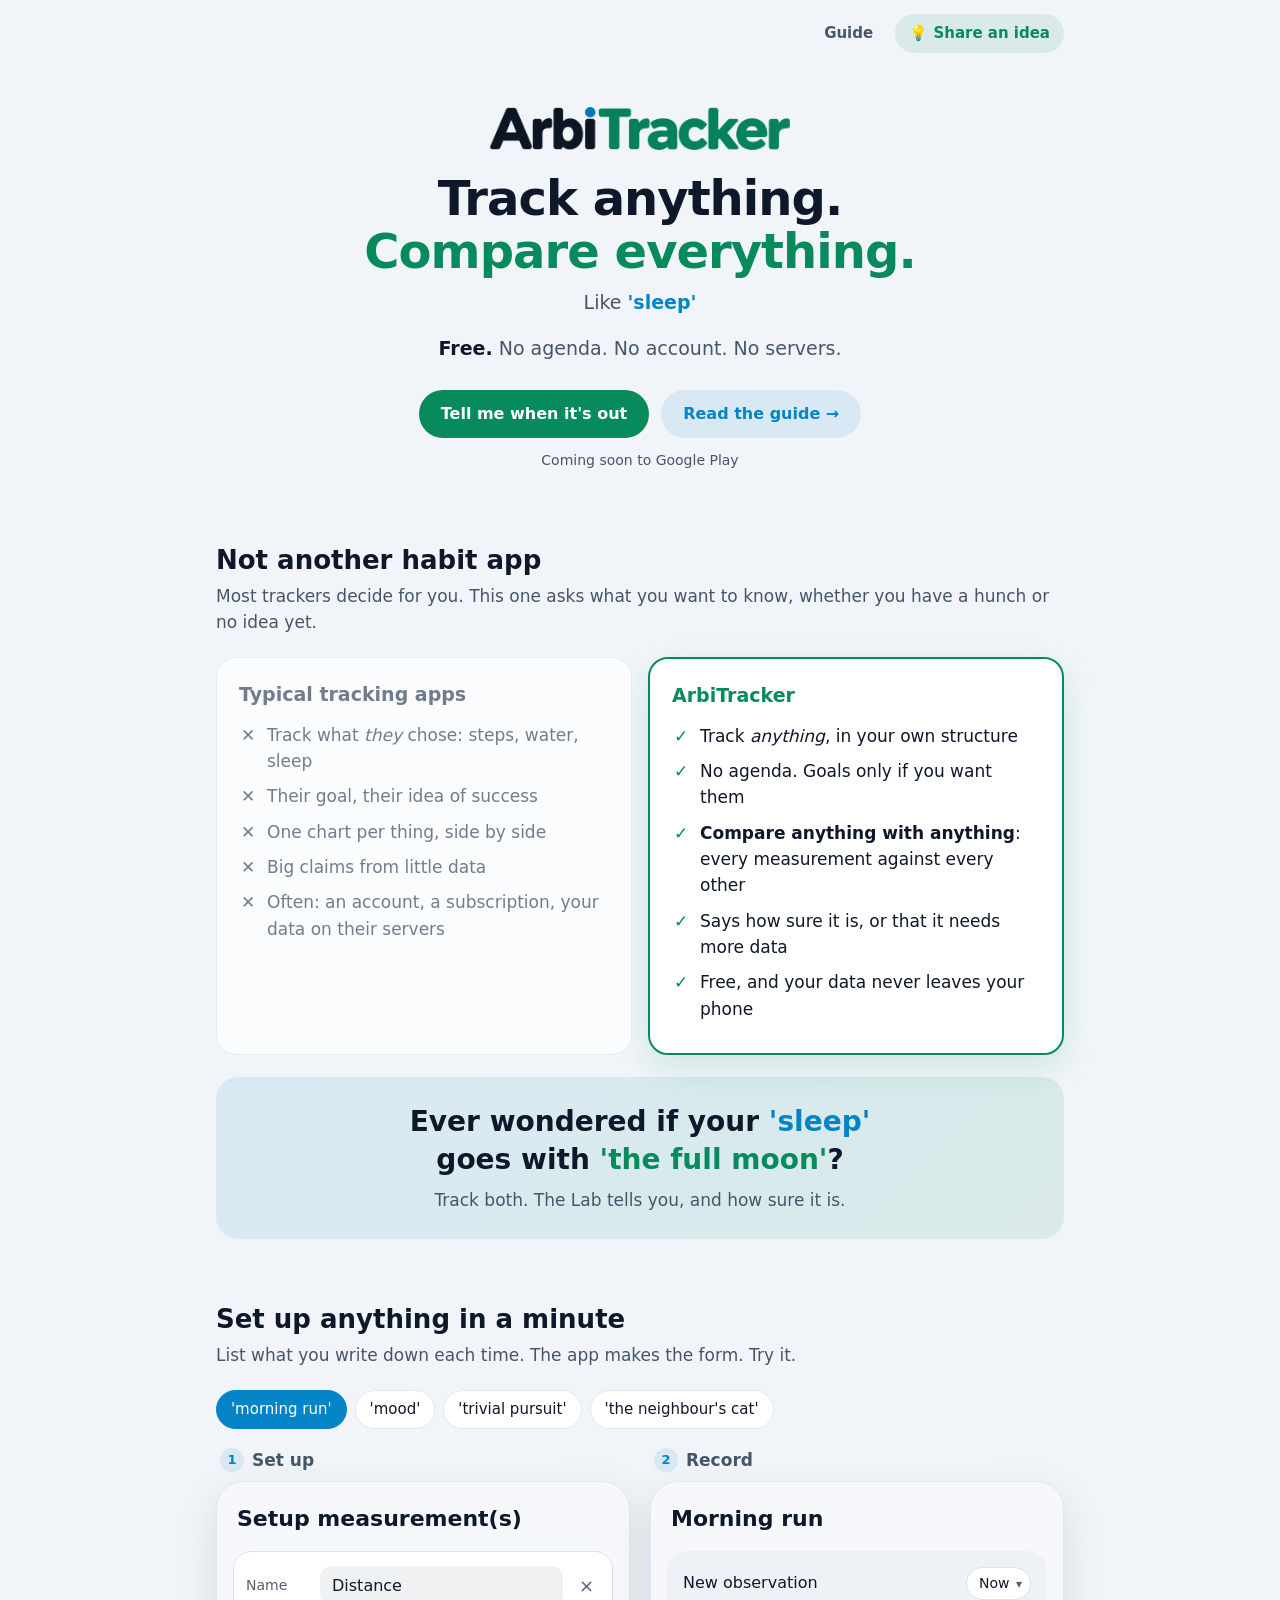
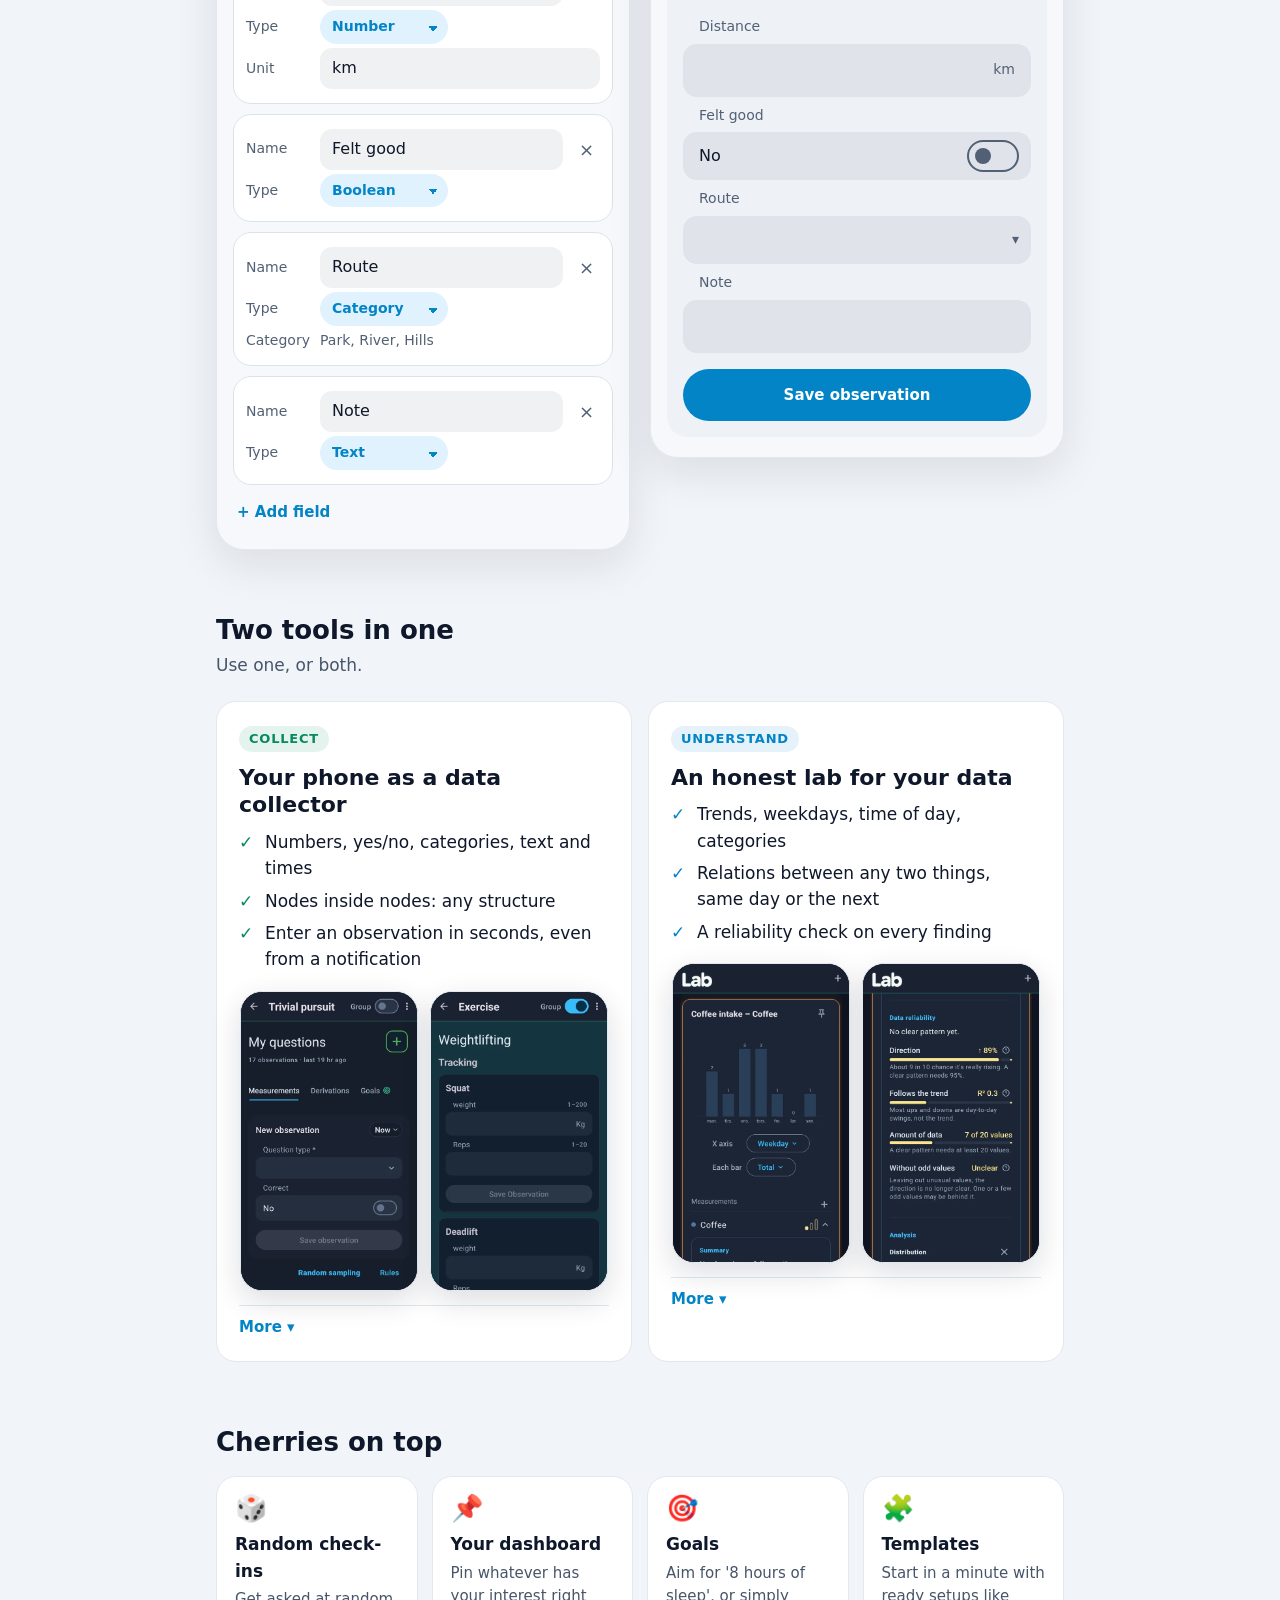
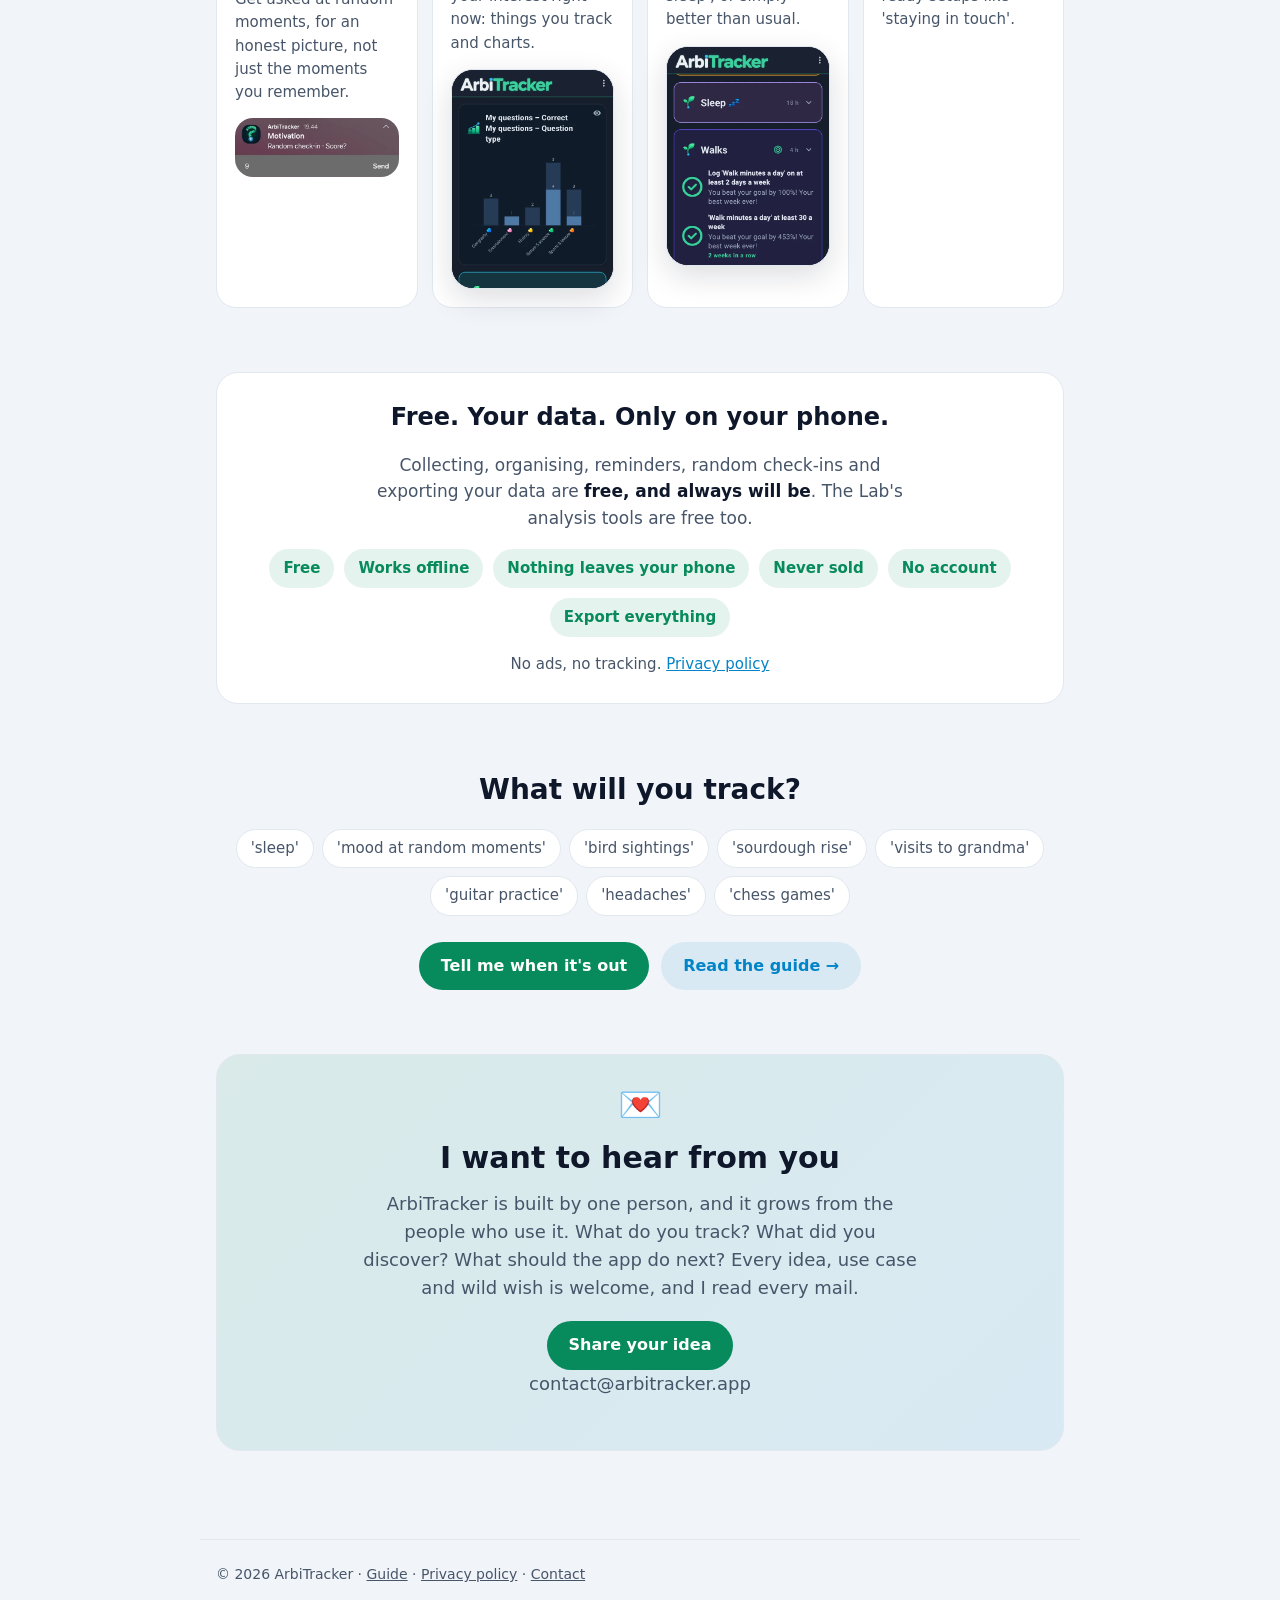
==== commit df4b14df: "update text" ====
--- a/index.html
+++ b/index.html
@@ -3,8 +3,19 @@
 <head>
   <meta charset="utf-8">
   <meta name="viewport" content="width=device-width, initial-scale=1">
-  <title>ArbiTracker – track anything</title>
-  <meta name="description" content="Turn your phone into a data collector for anything, and let an honest lab find the patterns. Everything stays on your phone.">
+  <title>ArbiTracker – track anything, compare everything</title>
+  <meta name="description" content="The free tracking app with no agenda. Track anything in your own structure, compare anything with anything, and see how sure each finding is. Your data stays on your phone.">
+
+  <!-- Link previews (Reddit, messages, social media) -->
+  <meta property="og:type" content="website">
+  <meta property="og:url" content="https://arbitracker.app/">
+  <meta property="og:title" content="ArbiTracker – track anything, compare everything">
+  <meta property="og:description" content="The free tracking app with no agenda. Track anything, compare anything with anything, and see how sure each finding is. Your data stays on your phone.">
+  <meta property="og:image" content="https://arbitracker.app/images/og-image.png">
+  <meta property="og:image:width" content="1200">
+  <meta property="og:image:height" content="630">
+  <meta name="twitter:card" content="summary_large_image">
+
   <link rel="icon" type="image/png" href="images/favicon.png">
   <link rel="apple-touch-icon" href="images/apple-touch-icon.png">
   <link rel="stylesheet" href="style.css">
@@ -18,34 +29,29 @@
 
   <main>
 
-    <!-- 1. The bangers -->
+    <!-- 1. Hero: the differentiator first -->
     <section class="hero">
-      <img class="icon" src="images/icon-512.png" alt="" width="104" height="104">
       <img class="wordmark light" src="images/wordmark-light.png" alt="ArbiTracker" width="700" height="101">
       <img class="wordmark dark" src="images/wordmark-dark.png" alt="ArbiTracker" width="700" height="101">
 
-      <h1>Track anything.<br><span class="accent">See what it means.</span></h1>
+      <h1>Track anything.<br><span class="accent">Compare everything.</span></h1>
 
       <p class="rotator">Like <span class="example" id="example">'sleep'</span></p>
 
-      <p class="purpose">The tracking app with <strong>no agenda</strong>. You decide what to track, and <strong>anything can be compared with anything</strong>.</p>
+      <p class="purpose"><strong>Free.</strong> No agenda. No account. No servers.</p>
 
       <div class="buttons">
-        <!-- Replace with the Google Play link once the app is live. -->
-        <span class="button play">Coming soon to Google Play</span>
+        <!-- Until launch: the Play line is a label, the button asks to be told. Swap for the Play badge/link on launch day. -->
+        <a class="button play" href="mailto:contact@arbitracker.app?subject=Tell%20me%20when%20ArbiTracker%20is%20out">Tell me when it's out</a>
         <a class="button guide" href="guide.html">Read the guide →</a>
       </div>
-
-      <a class="hero-invite" href="#contact">
-        <span class="hero-invite-emoji">💌</span>
-        <span><strong>Made by one person, shaped by you.</strong> Your ideas and use cases decide what comes next. I read every mail.</span>
-      </a>
-    </section>
-
-    <!-- 1b. Versus other tracking apps -->
+      <p class="soon">Coming soon to Google Play</p>
+    </section>
+
+    <!-- 2. Versus other tracking apps -->
     <section>
       <h2 class="section-title">Not another habit app</h2>
-      <p class="section-lead">Most trackers decide for you. This one asks what you want to know.</p>
+      <p class="section-lead">Most trackers decide for you. This one asks what you want to know, whether you have a hunch or no idea yet.</p>
 
       <div class="versus">
         <div class="card versus-col them">
@@ -55,7 +61,7 @@
             <li>Their goal, their idea of success</li>
             <li>One chart per thing, side by side</li>
             <li>Big claims from little data</li>
-            <li>Often: an account, and your data on their servers</li>
+            <li>Often: an account, a subscription, your data on their servers</li>
           </ul>
         </div>
 
@@ -66,13 +72,63 @@
             <li>No agenda. Goals only if you want them</li>
             <li><strong>Compare anything with anything</strong>: every measurement against every other</li>
             <li>Says how sure it is, or that it needs more data</li>
-            <li>Your data never leaves your phone</li>
-          </ul>
-        </div>
-      </div>
-    </section>
-
-    <!-- 2. Two tools in one -->
+            <li>Free, and your data never leaves your phone</li>
+          </ul>
+        </div>
+      </div>
+
+      <div class="compare-teaser">
+        <p class="compare-q">Ever wondered if your <span class="pair" id="pair-a">'sleep'</span><br>goes with <span class="pair b" id="pair-b">'the full moon'</span>?</p>
+        <p class="compare-a">Track both. The Lab tells you, and how sure it is.</p>
+      </div>
+    </section>
+
+    <!-- 3. The demo: setting up a measurement is the thing to grasp. Drawn like the app (script.js). -->
+    <section>
+      <h2 class="section-title">Set up anything in a minute</h2>
+      <p class="section-lead">List what you write down each time. The app makes the form. Try it.</p>
+
+      <div class="chips" role="group" aria-label="Examples">
+        <button class="chip" data-demo="run" aria-pressed="true">'morning run'</button>
+        <button class="chip" data-demo="mood" aria-pressed="false">'mood'</button>
+        <button class="chip" data-demo="trivia" aria-pressed="false">'trivial pursuit'</button>
+        <button class="chip" data-demo="cat" aria-pressed="false">'the neighbour's cat'</button>
+      </div>
+
+      <div class="app-demo">
+        <div class="phone">
+          <div class="step-label"><span>1</span> Set up</div>
+          <div class="app">
+            <div class="app-title">Setup measurement(s)</div>
+            <div id="setup-fields"></div>
+            <button class="app-text-button" id="add-field">+ Add field</button>
+          </div>
+        </div>
+
+        <div class="phone">
+          <div class="step-label"><span>2</span> Record</div>
+          <div class="app">
+            <div class="app-node" id="app-node">Morning run</div>
+
+            <div class="entry-card">
+              <div class="entry-head">
+                <span class="entry-title">New observation</span>
+                <span class="time-pill">Now <span class="chev">▾</span></span>
+              </div>
+              <div id="entry-fields"></div>
+              <button class="app-button" id="save-observation">Save observation</button>
+            </div>
+
+            <div class="recent-title" id="recent-title" hidden>Recent</div>
+            <div id="recent"></div>
+
+            <div class="snackbar" id="snackbar" role="status">Observation saved</div>
+          </div>
+        </div>
+      </div>
+    </section>
+
+    <!-- 4. How it works: two tools, concrete, with the real app -->
     <section>
       <h2 class="section-title">Two tools in one</h2>
       <p class="section-lead">Use one, or both.</p>
@@ -82,21 +138,21 @@
           <span class="label">Collect</span>
           <h3>Your phone as a data collector</h3>
           <ul class="checks">
-            <li>Any structure you want</li>
-            <li>Log in seconds, even from a notification</li>
-            <li>No agenda. Just a good tool</li>
+            <li>Numbers, yes/no, categories, text and times</li>
+            <li>Nodes inside nodes: any structure</li>
+            <li>Enter an observation in seconds, even from a notification</li>
           </ul>
 
           <div class="shots two">
-            <img class="shot" src="images/record.webp" alt="Recording a trivial pursuit question: pick the type, flip Correct, save" width="540" height="1086" loading="lazy">
+            <img class="shot" src="images/record.webp" alt="Entering an observation: pick the question type, flip Correct, save" width="540" height="1086" loading="lazy">
             <img class="shot" src="images/group.webp" alt="Group mode: every exercise of 'Weightlifting' on one screen, each with its own entry card" width="540" height="1086" loading="lazy">
           </div>
 
           <details class="more">
             <summary>More</summary>
             <ul>
-              <li><strong>Nodes:</strong> everything you track is a node, and nodes can hold nodes. 'garden' holds 'tomatoes' and 'basil', each with its own measurements.</li>
-              <li><strong>Any kind of value:</strong> numbers, yes/no, categories, text and times, with optional rules like "whole numbers from 1 to 10".</li>
+              <li><strong>Nodes:</strong> 'garden' holds 'tomatoes' and 'basil', each with its own measurements.</li>
+              <li><strong>Rules</strong> like "whole numbers from 1 to 10" turn the input into tappable numbers.</li>
               <li><strong>Calculated values:</strong> combine measurements into new ones, like a weekly total.</li>
               <li><strong>Only want the data?</strong> Save it as CSV and use it anywhere.</li>
             </ul>
@@ -107,9 +163,9 @@
           <span class="label">Understand</span>
           <h3>An honest lab for your data</h3>
           <ul class="checks">
-            <li>Compare anything with anything</li>
-            <li>Says how sure it is, or that it needs more data</li>
-            <li>More data, more hidden patterns</li>
+            <li>Trends, weekdays, time of day, categories</li>
+            <li>Relations between any two things, same day or the next</li>
+            <li>A reliability check on every finding</li>
           </ul>
 
           <div class="shots two">
@@ -130,69 +186,6 @@
       </div>
     </section>
 
-    <!-- 3. Setting up a measurement: the thing to grasp. Drawn like the app (script.js). -->
-    <section>
-      <h2 class="section-title">Set up anything in a minute</h2>
-      <p class="section-lead">List what you write down each time. The app makes the form. Try it.</p>
-
-      <div class="chips" role="group" aria-label="Examples">
-        <button class="chip" data-demo="run" aria-pressed="true">'morning run'</button>
-        <button class="chip" data-demo="mood" aria-pressed="false">'mood'</button>
-        <button class="chip" data-demo="trivia" aria-pressed="false">'trivial pursuit'</button>
-        <button class="chip" data-demo="cat" aria-pressed="false">'the neighbour's cat'</button>
-      </div>
-
-      <div class="app-demo">
-        <div class="phone">
-          <div class="step-label"><span>1</span> Set up</div>
-          <div class="app">
-            <div class="app-title">Setup measurement(s)</div>
-            <div id="setup-fields"></div>
-            <button class="app-text-button" id="add-field">+ Add field</button>
-          </div>
-        </div>
-
-        <div class="phone">
-          <div class="step-label"><span>2</span> Record</div>
-          <div class="app">
-            <div class="app-node" id="app-node">Morning run</div>
-
-            <div class="entry-card">
-              <div class="entry-head">
-                <span class="entry-title">New observation</span>
-                <span class="time-pill">Now <span class="chev">▾</span></span>
-              </div>
-              <div id="entry-fields"></div>
-              <button class="app-button" id="save-observation">Save observation</button>
-            </div>
-
-            <div class="recent-title" id="recent-title" hidden>Recent</div>
-            <div id="recent"></div>
-
-            <div class="snackbar" id="snackbar" role="status">Observation saved</div>
-          </div>
-        </div>
-      </div>
-    </section>
-
-    <!-- 4. Both kinds of curious -->
-    <section>
-      <h2 class="section-title">For both kinds of curious</h2>
-
-      <div class="tabs" role="tablist">
-        <button class="tab" role="tab" id="tab-know" aria-controls="panel-know" aria-selected="true">I know what I'm looking for</button>
-        <button class="tab" role="tab" id="tab-explore" aria-controls="panel-explore" aria-selected="false">No idea yet</button>
-      </div>
-
-      <div class="card tab-panel" role="tabpanel" id="panel-know" aria-labelledby="tab-know">
-        <p>Track exactly what you want, then test your hunch: do your 'houseplants' grow faster in the weeks you 'talk to them'?</p>
-      </div>
-
-      <div class="card tab-panel" role="tabpanel" id="panel-explore" aria-labelledby="tab-explore" hidden>
-        <p>Just collect. The more you log, the more the app can compare, and the patterns come to you.</p>
-      </div>
-    </section>
-
     <!-- 5. Cherries on top -->
     <section>
       <h2 class="section-title" style="margin-bottom: 18px">Cherries on top</h2>
@@ -227,11 +220,14 @@
       </div>
     </section>
 
-    <!-- 6. Private by design -->
+    <!-- 6. Free and yours -->
     <section class="private">
-      <h2>Your data. Only on your phone.</h2>
+      <h2>Free. Your data. Only on your phone.</h2>
+
+      <p class="free-promise">Collecting, organising, reminders, random check-ins and exporting your data are <strong>free, and always will be</strong>. The Lab's analysis tools are free too.</p>
 
       <div class="pills">
+        <span class="pill">Free</span>
         <span class="pill">Works offline</span>
         <span class="pill">Nothing leaves your phone</span>
         <span class="pill">Never sold</span>
@@ -258,11 +254,10 @@
       </div>
 
       <div class="buttons" style="margin-top: 26px">
-        <span class="button play">Coming soon to Google Play</span>
+        <a class="button play" href="mailto:contact@arbitracker.app?subject=Tell%20me%20when%20ArbiTracker%20is%20out">Tell me when it's out</a>
         <a class="button guide" href="guide.html">Read the guide →</a>
       </div>
     </section>
-
 
     <!-- 8. Contact: send ideas and use cases -->
     <section class="contact" id="contact">
--- a/style.css
+++ b/style.css
@@ -148,7 +148,7 @@
   color: var(--primary);
   font-weight: 600;
   display: inline-block;
-  transition: opacity 0.25s, transform 0.25s;
+  transition: opacity 0.4s, transform 0.4s;
 }
 
 .rotator .example.out { opacity: 0; transform: translateY(6px); }
@@ -180,9 +180,11 @@
 .purpose {
   max-width: 560px;
   margin: -10px auto 26px;
-  font-size: 18px;
+  font-size: 19px;
   color: var(--muted);
 }
+
+.soon { color: var(--muted); font-size: 14px; margin: 12px 0 0; }
 
 .purpose strong { color: var(--text); }
 
@@ -204,6 +206,27 @@
 .versus-col.us { border: 2px solid var(--green); box-shadow: 0 12px 34px rgba(7, 138, 92, 0.15); }
 .versus-col.us h3 { color: var(--green); }
 .versus-col.us li::before { content: "✓"; position: absolute; left: 2px; color: var(--green); font-weight: 700; }
+
+.compare-teaser {
+  margin-top: 22px;
+  text-align: center;
+  padding: 26px 18px;
+  border-radius: 22px;
+  background: linear-gradient(135deg, var(--primary-soft), var(--green-soft));
+}
+
+.compare-q { font-size: clamp(21px, 4.4vw, 28px); font-weight: 700; line-height: 1.35; margin: 0 0 8px; }
+
+.compare-teaser .pair {
+  color: var(--primary);
+  display: inline-block;
+  transition: opacity 0.4s, transform 0.4s;
+}
+
+.compare-teaser .pair.b { color: var(--green); }
+.compare-teaser .pair.out { opacity: 0; transform: translateY(6px); }
+
+.compare-a { color: var(--muted); margin: 0; }
 
 /* ---------- Two tools in one ---------- */
 .pillars {
@@ -706,6 +729,9 @@
   font-size: 15px;
 }
 
+.free-promise { max-width: 560px; margin: 0 auto 18px; color: var(--muted); }
+.free-promise strong { color: var(--text); }
+
 .private .small { color: var(--muted); font-size: 15px; margin: 16px 0 0; }
 
 /* ---------- Examples strip ---------- */
@@ -736,7 +762,7 @@
   opacity: 0;
   transform: translateY(16px);
   pointer-events: none;
-  transition: opacity 0.25s, transform 0.25s;
+  transition: opacity 0.4s, transform 0.4s;
 }
 
 .float-idea.show { opacity: 1; transform: none; pointer-events: auto; }
@@ -825,5 +851,5 @@
 
 @media (prefers-reduced-motion: reduce) {
   html { scroll-behavior: auto; }
-  .def-card, .form-field, .recent-item, .rotator .example { animation: none; transition: none; }
-}
+  .def-card, .form-field, .recent-item, .rotator .example, .compare-teaser .pair { animation: none; transition: none; }
+}
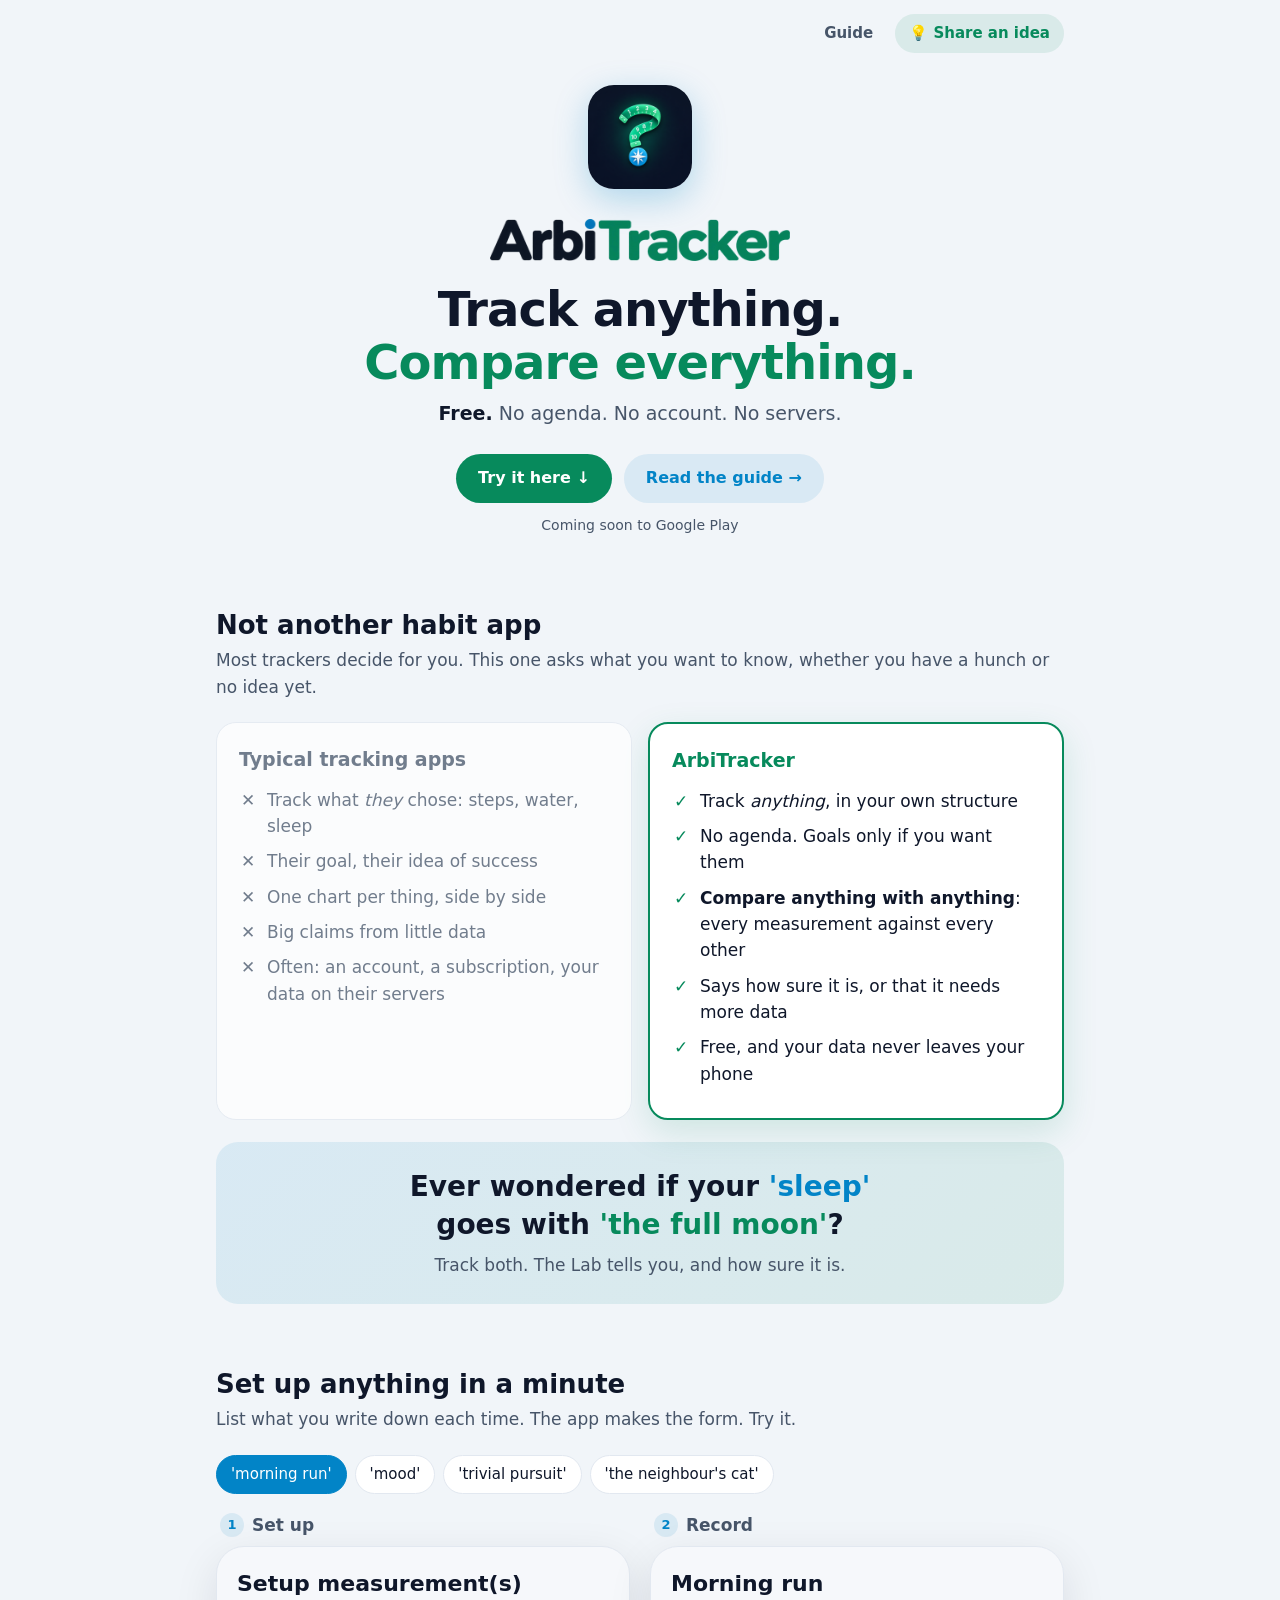
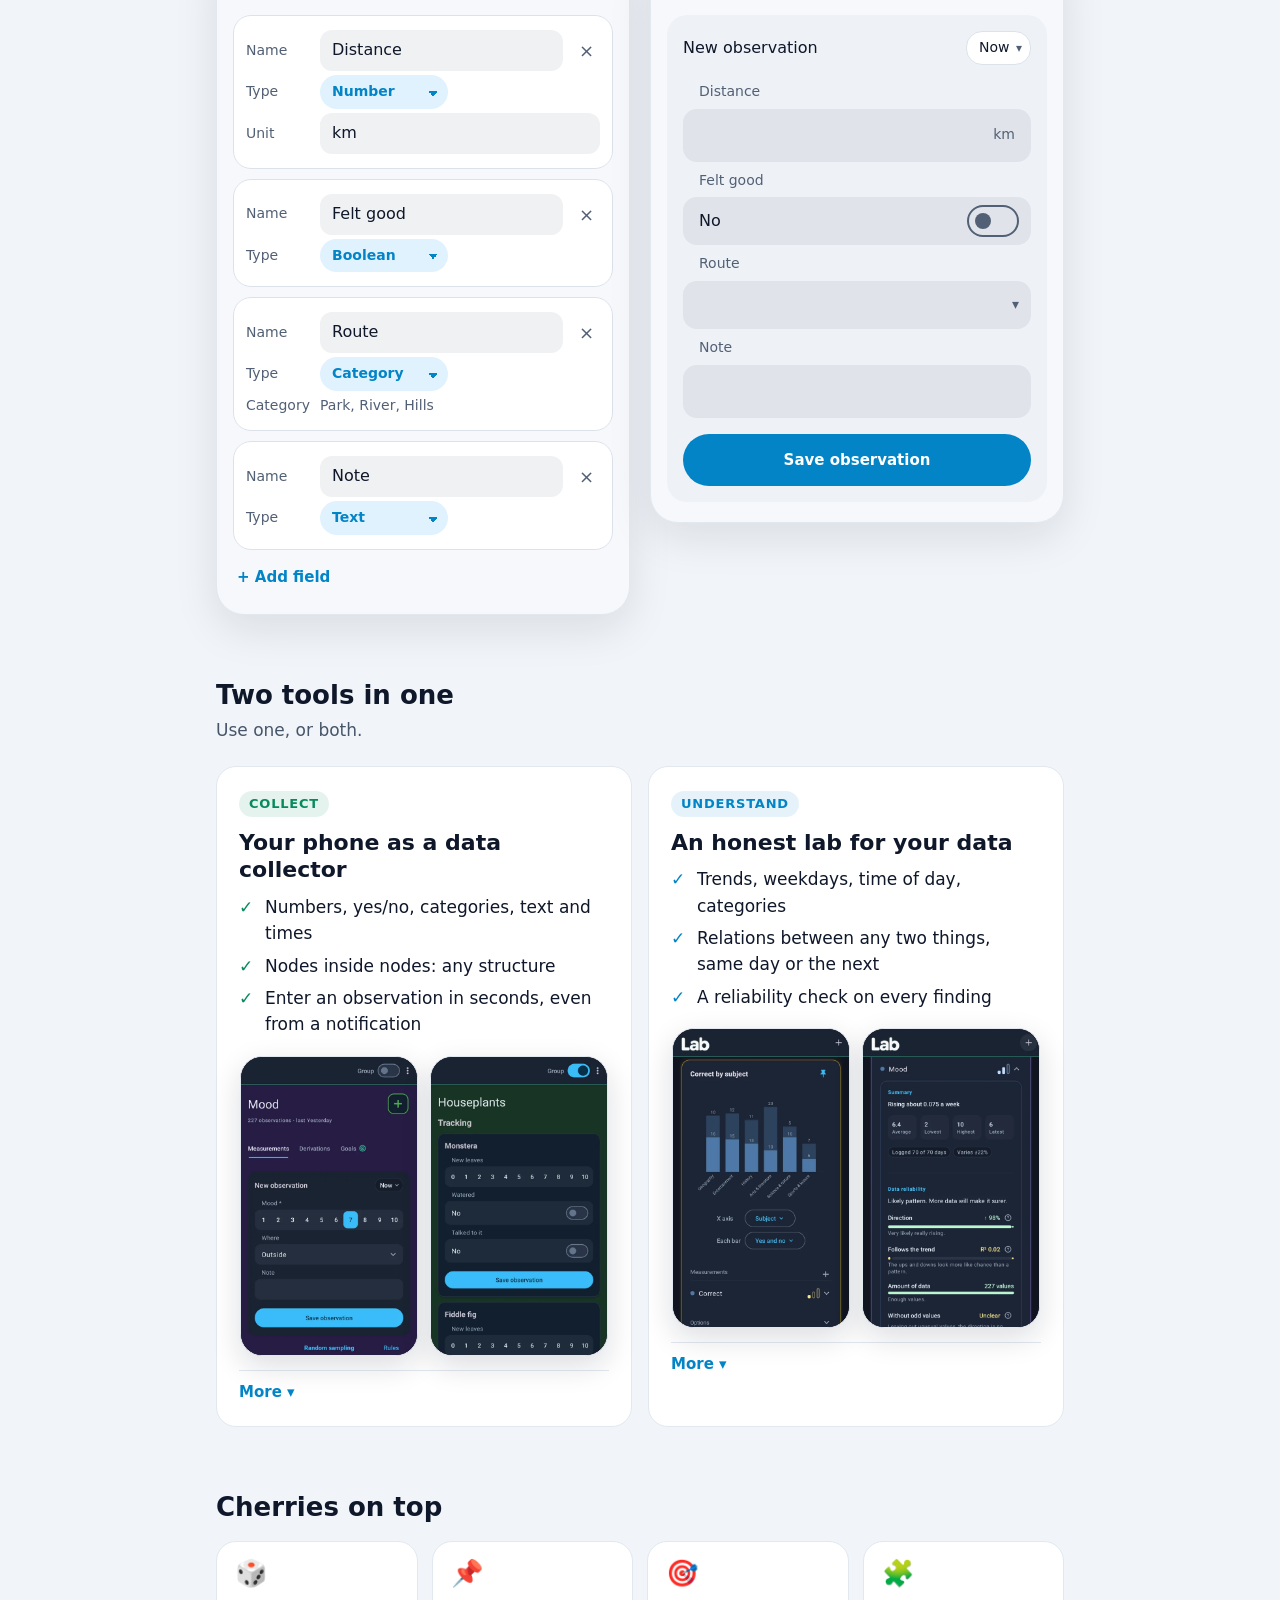
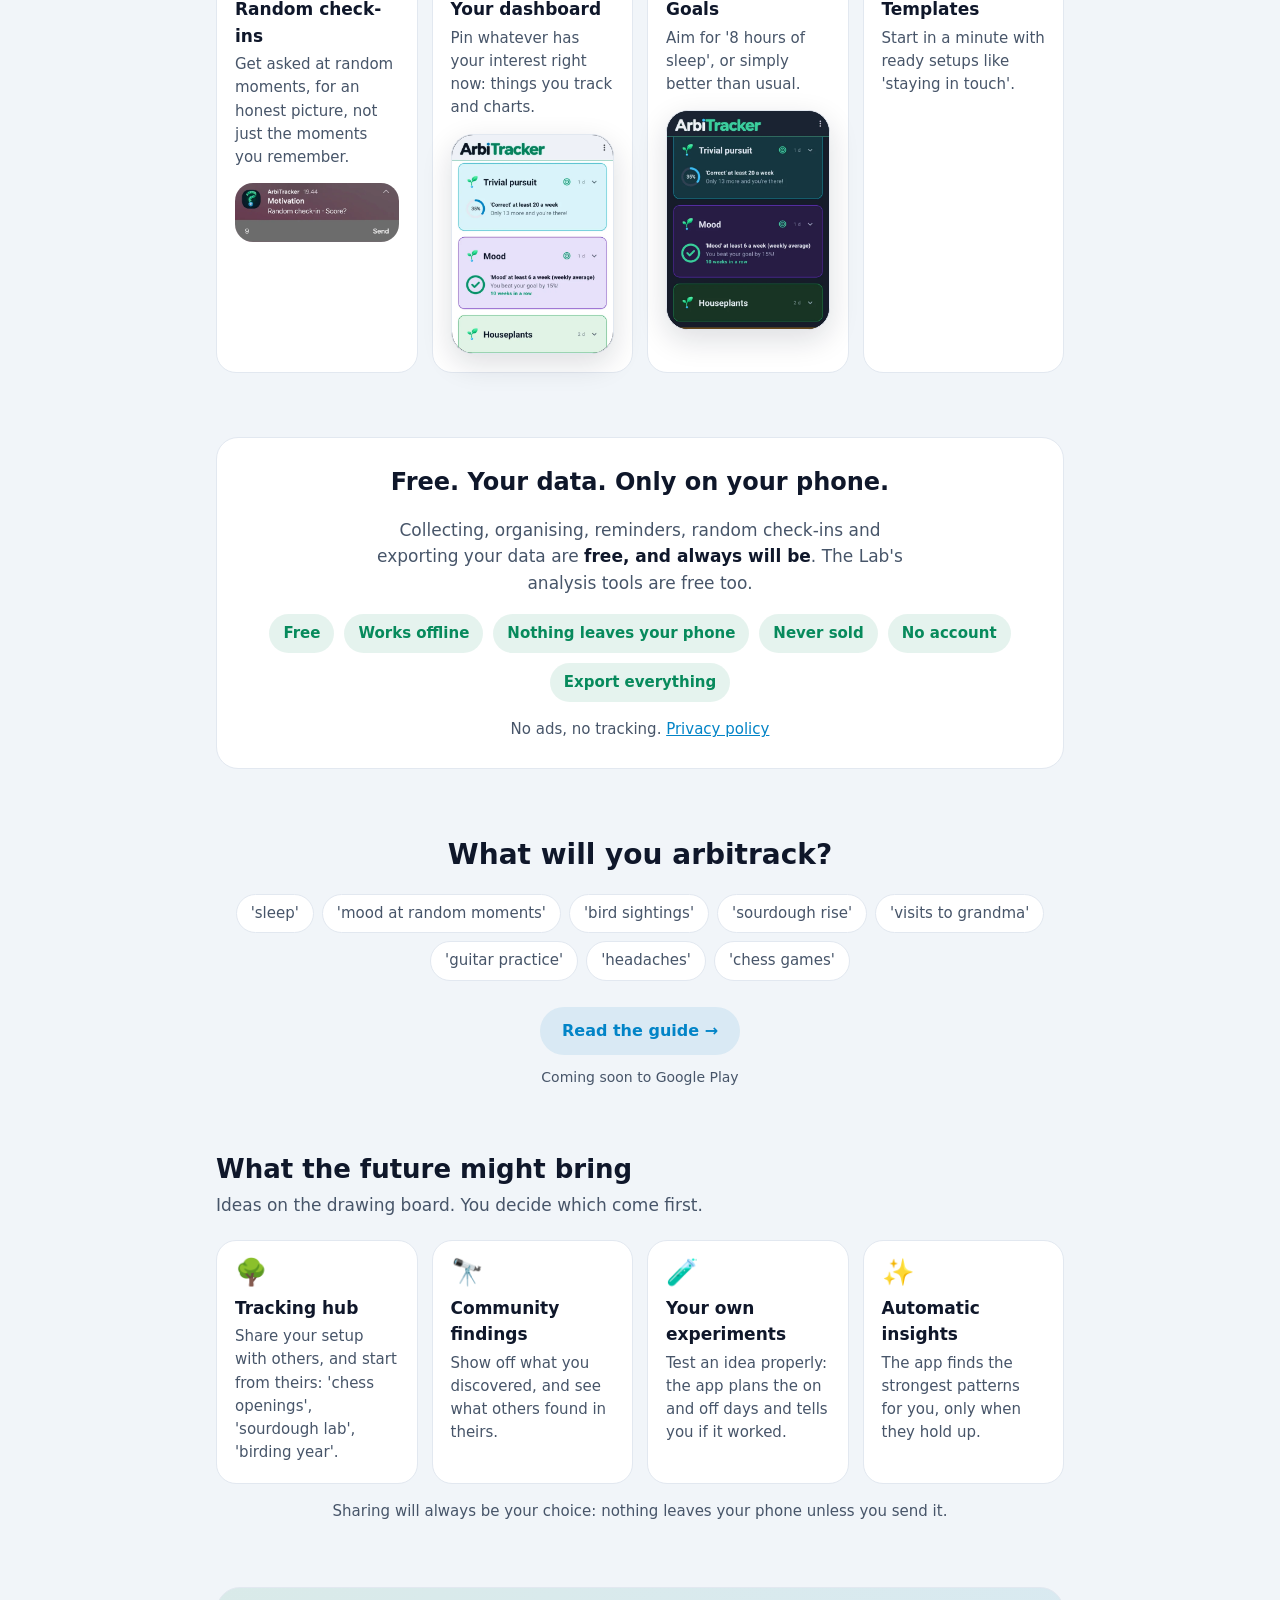
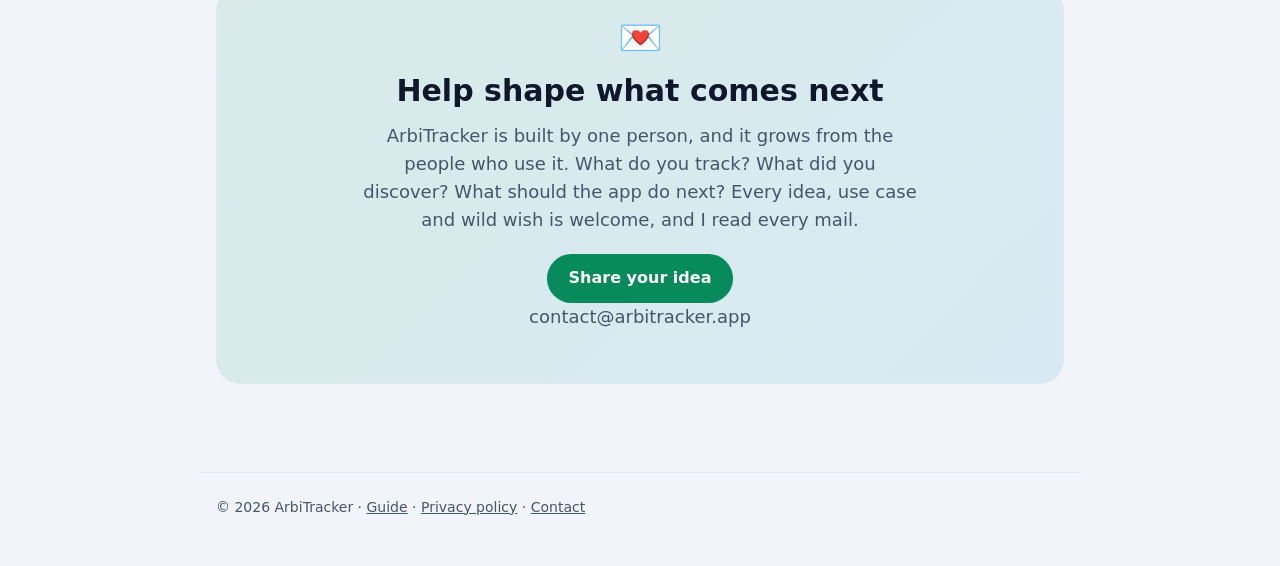
==== commit 1126cfb1: "fix screen shots" ====
--- a/index.html
+++ b/index.html
@@ -31,18 +31,17 @@
 
     <!-- 1. Hero: the differentiator first -->
     <section class="hero">
+      <img class="icon" src="images/icon-512.png" alt="" width="104" height="104">
       <img class="wordmark light" src="images/wordmark-light.png" alt="ArbiTracker" width="700" height="101">
       <img class="wordmark dark" src="images/wordmark-dark.png" alt="ArbiTracker" width="700" height="101">
 
       <h1>Track anything.<br><span class="accent">Compare everything.</span></h1>
 
-      <p class="rotator">Like <span class="example" id="example">'sleep'</span></p>
-
       <p class="purpose"><strong>Free.</strong> No agenda. No account. No servers.</p>
 
       <div class="buttons">
-        <!-- Until launch: the Play line is a label, the button asks to be told. Swap for the Play badge/link on launch day. -->
-        <a class="button play" href="mailto:contact@arbitracker.app?subject=Tell%20me%20when%20ArbiTracker%20is%20out">Tell me when it's out</a>
+        <!-- Until launch: no Play button, only the label below. On launch day add the Google Play badge/link here. -->
+        <a class="button play" href="#demo">Try it here ↓</a>
         <a class="button guide" href="guide.html">Read the guide →</a>
       </div>
       <p class="soon">Coming soon to Google Play</p>
@@ -84,7 +83,7 @@
     </section>
 
     <!-- 3. The demo: setting up a measurement is the thing to grasp. Drawn like the app (script.js). -->
-    <section>
+    <section id="demo">
       <h2 class="section-title">Set up anything in a minute</h2>
       <p class="section-lead">List what you write down each time. The app makes the form. Try it.</p>
 
@@ -144,8 +143,8 @@
           </ul>
 
           <div class="shots two">
-            <img class="shot" src="images/record.webp" alt="Entering an observation: pick the question type, flip Correct, save" width="540" height="1086" loading="lazy">
-            <img class="shot" src="images/group.webp" alt="Group mode: every exercise of 'Weightlifting' on one screen, each with its own entry card" width="540" height="1086" loading="lazy">
+            <img class="shot" src="images/record.webp" alt="Entering an observation: tap a mood from 1 to 10, pick where you are, save" width="540" height="1111" loading="lazy">
+            <img class="shot" src="images/group.webp" alt="Group mode: every plant in 'Houseplants' on one screen, each with its own entry card" width="540" height="1111" loading="lazy">
           </div>
 
           <details class="more">
@@ -169,8 +168,8 @@
           </ul>
 
           <div class="shots two">
-            <img class="shot" src="images/lab-chart.webp" alt="A Lab card: a bar chart per weekday" width="540" height="1086" loading="lazy">
-            <img class="shot" src="images/lab-reliability.webp" alt="Data reliability: direction, trend, amount of data and odd values, each with a plain explanation" width="540" height="1086" loading="lazy">
+            <img class="shot" src="images/lab-chart.webp" alt="A Lab card: correct and wrong answers per trivia subject" width="540" height="1111" loading="lazy">
+            <img class="shot" src="images/lab-reliability.webp" alt="Data reliability: direction, trend, amount of data and odd values, each with a plain explanation" width="540" height="1111" loading="lazy">
           </div>
 
           <details class="more">
@@ -202,14 +201,14 @@
           <div class="emoji">📌</div>
           <h3>Your dashboard</h3>
           <p>Pin whatever has your interest right now: things you track and charts.</p>
-          <img class="shot small" src="images/dashboard.webp" alt="The dashboard with a pinned chart and nodes" width="540" height="1086" loading="lazy">
+          <img class="shot small" src="images/dashboard.webp" alt="The dashboard in light mode with goals and nodes" width="540" height="1111" loading="lazy">
         </div>
 
         <div class="card">
           <div class="emoji">🎯</div>
           <h3>Goals</h3>
           <p>Aim for '8 hours of sleep', or simply better than usual.</p>
-          <img class="shot small" src="images/goals.webp" alt="Goals on the dashboard with progress rings and a streak" width="540" height="1086" loading="lazy">
+          <img class="shot small" src="images/goals.webp" alt="Goals on the dashboard: progress rings and a 10-week streak" width="540" height="1111" loading="lazy">
         </div>
 
         <div class="card">
@@ -240,7 +239,7 @@
 
     <!-- 7. Closing -->
     <section class="closing">
-      <h2>What will you track?</h2>
+      <h2>What will you arbitrack?</h2>
 
       <div class="examples">
         <span>'sleep'</span>
@@ -254,16 +253,50 @@
       </div>
 
       <div class="buttons" style="margin-top: 26px">
-        <a class="button play" href="mailto:contact@arbitracker.app?subject=Tell%20me%20when%20ArbiTracker%20is%20out">Tell me when it's out</a>
         <a class="button guide" href="guide.html">Read the guide →</a>
       </div>
+      <p class="soon">Coming soon to Google Play</p>
+    </section>
+
+    <!-- 7b. The future: ideas, not promises -->
+    <section class="future">
+      <h2 class="section-title">What the future might bring</h2>
+      <p class="section-lead">Ideas on the drawing board. You decide which come first.</p>
+
+      <div class="extras">
+        <div class="card">
+          <div class="emoji">🌳</div>
+          <h3>Tracking hub</h3>
+          <p>Share your setup with others, and start from theirs: 'chess openings', 'sourdough lab', 'birding year'.</p>
+        </div>
+
+        <div class="card">
+          <div class="emoji">🔭</div>
+          <h3>Community findings</h3>
+          <p>Show off what you discovered, and see what others found in theirs.</p>
+        </div>
+
+        <div class="card">
+          <div class="emoji">🧪</div>
+          <h3>Your own experiments</h3>
+          <p>Test an idea properly: the app plans the on and off days and tells you if it worked.</p>
+        </div>
+
+        <div class="card">
+          <div class="emoji">✨</div>
+          <h3>Automatic insights</h3>
+          <p>The app finds the strongest patterns for you, only when they hold up.</p>
+        </div>
+      </div>
+
+      <p class="future-note">Sharing will always be your choice: nothing leaves your phone unless you send it.</p>
     </section>
 
     <!-- 8. Contact: send ideas and use cases -->
     <section class="contact" id="contact">
       <div class="contact-card">
         <div class="contact-emoji">💌</div>
-        <h2>I want to hear from you</h2>
+        <h2>Help shape what comes next</h2>
         <p>ArbiTracker is built by one person, and it grows from the people who use it. What do you track? What did you discover? What should the app do next? Every idea, use case and wild wish is welcome, and I read every mail.</p>
 
         <a class="button play" href="mailto:contact@arbitracker.app?subject=My%20ArbiTracker%20idea">Share your idea</a>
--- a/style.css
+++ b/style.css
@@ -179,7 +179,7 @@
 /* ---------- Purpose line + versus ---------- */
 .purpose {
   max-width: 560px;
-  margin: -10px auto 26px;
+  margin: 6px auto 26px;
   font-size: 19px;
   color: var(--muted);
 }
@@ -746,6 +746,8 @@
   font-size: 15px;
 }
 
+.future-note { text-align: center; color: var(--muted); font-size: 15px; margin: 16px 0 0; }
+
 /* ---------- Contact ---------- */
 .float-idea {
   position: fixed;
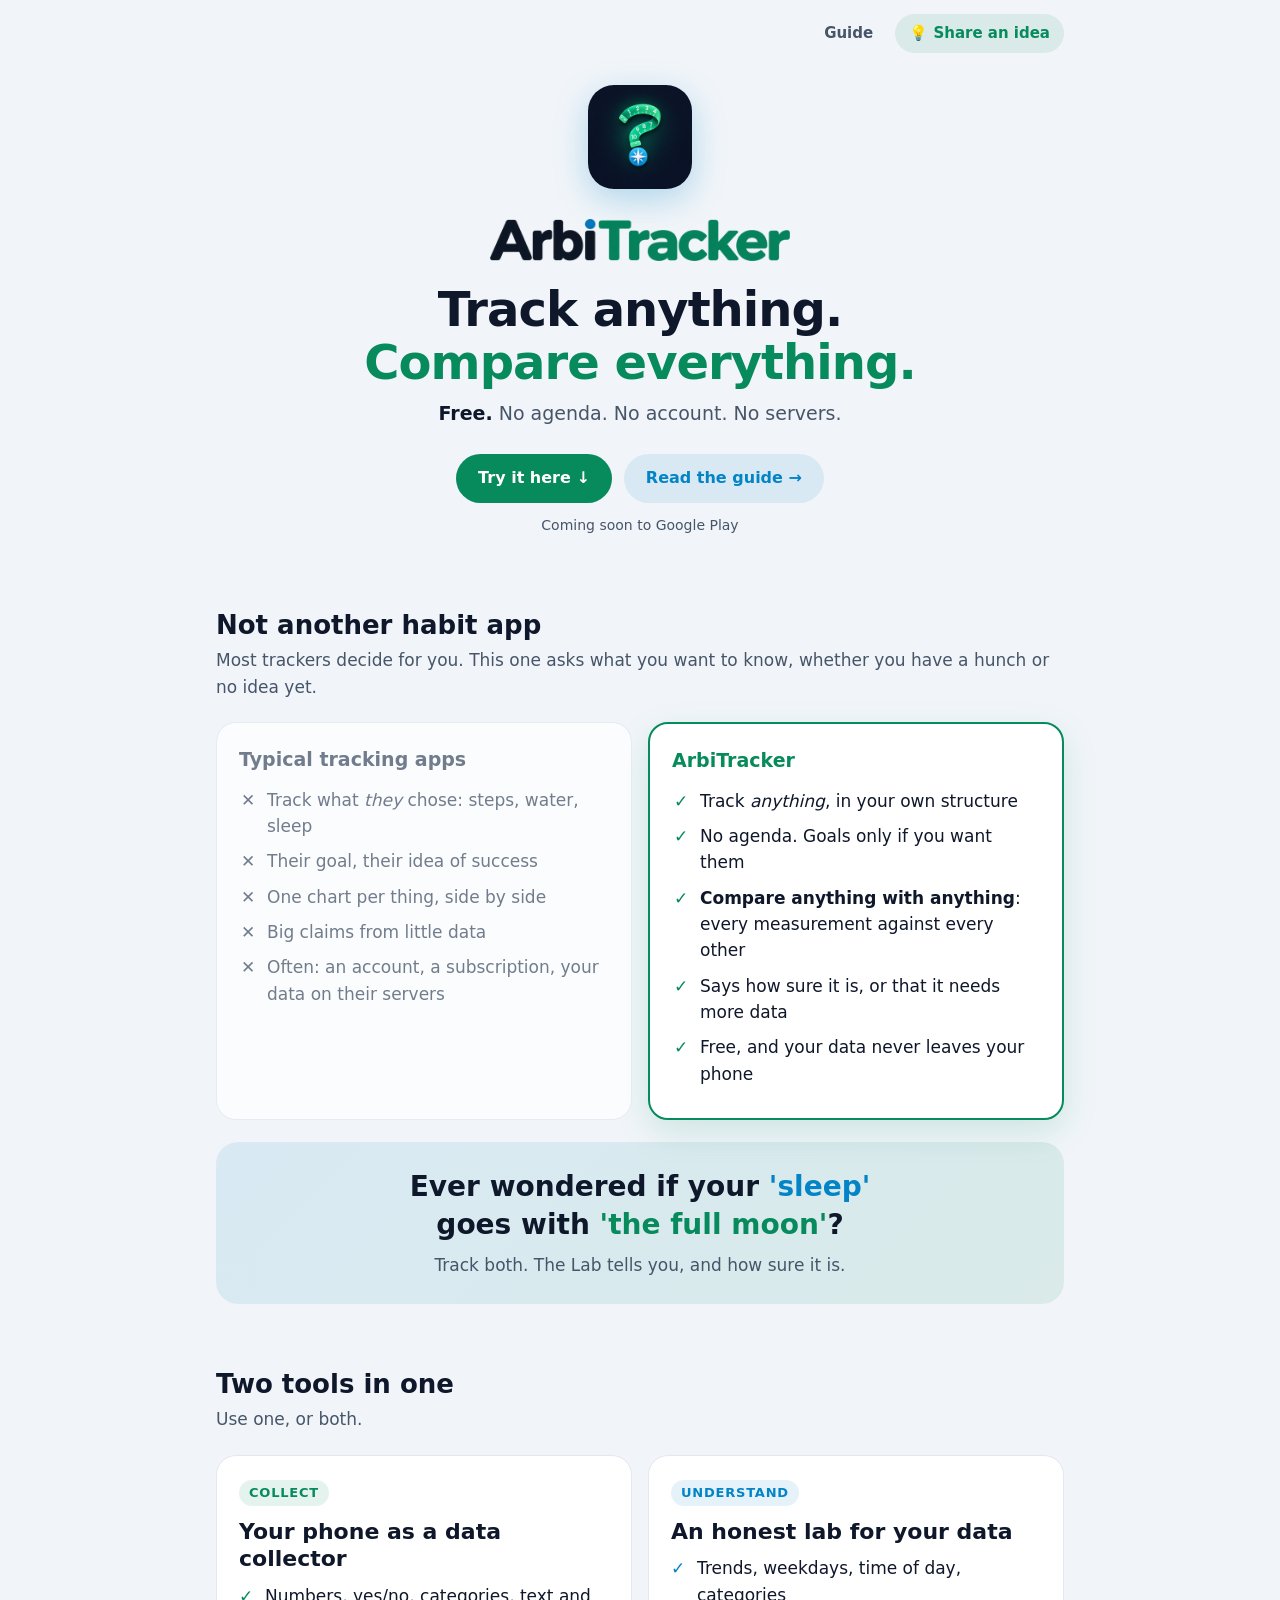
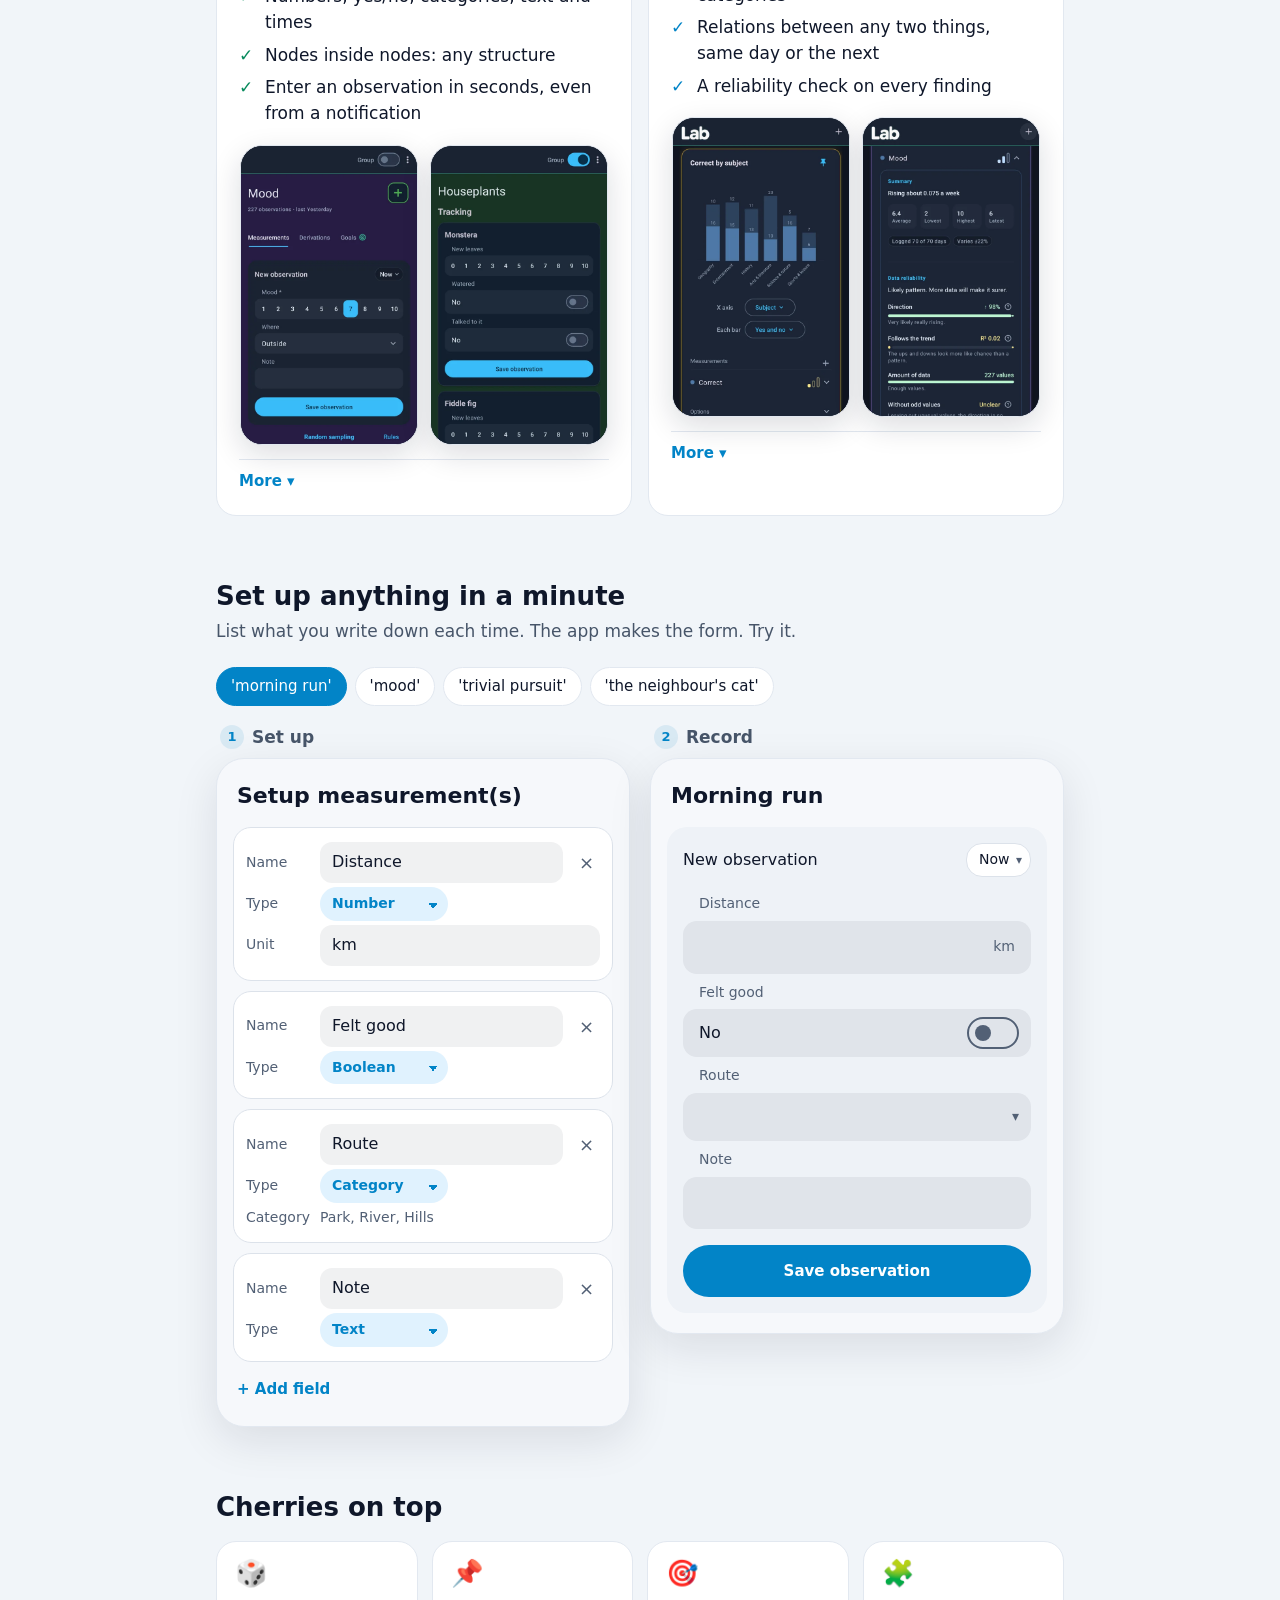
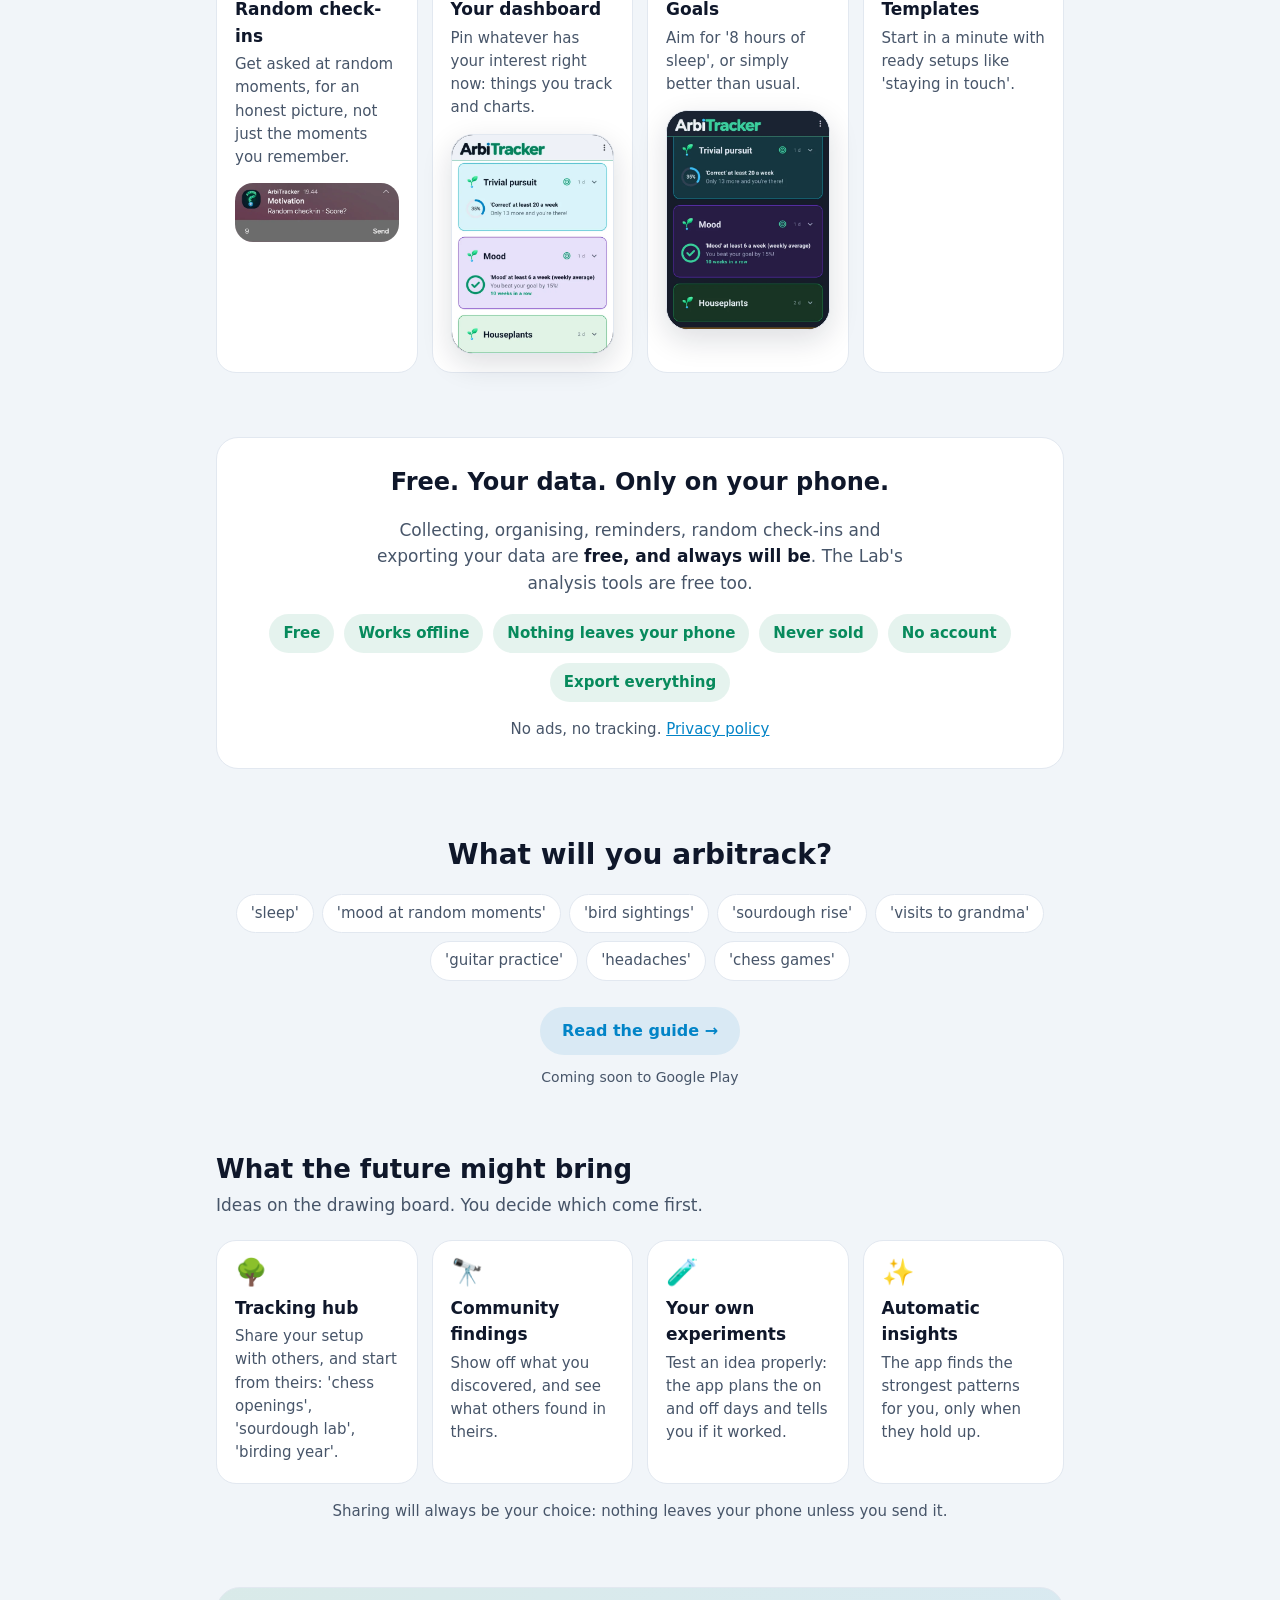
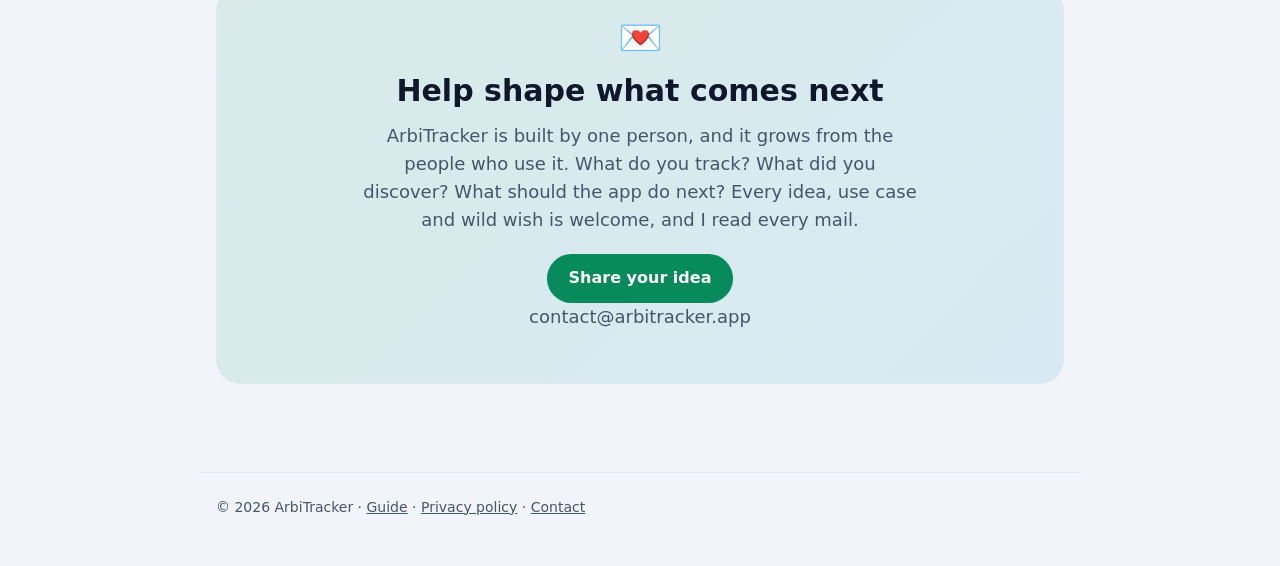
==== commit 02359c0a: "fix screen shots" ====
--- a/index.html
+++ b/index.html
@@ -82,51 +82,6 @@
       </div>
     </section>
 
-    <!-- 3. The demo: setting up a measurement is the thing to grasp. Drawn like the app (script.js). -->
-    <section id="demo">
-      <h2 class="section-title">Set up anything in a minute</h2>
-      <p class="section-lead">List what you write down each time. The app makes the form. Try it.</p>
-
-      <div class="chips" role="group" aria-label="Examples">
-        <button class="chip" data-demo="run" aria-pressed="true">'morning run'</button>
-        <button class="chip" data-demo="mood" aria-pressed="false">'mood'</button>
-        <button class="chip" data-demo="trivia" aria-pressed="false">'trivial pursuit'</button>
-        <button class="chip" data-demo="cat" aria-pressed="false">'the neighbour's cat'</button>
-      </div>
-
-      <div class="app-demo">
-        <div class="phone">
-          <div class="step-label"><span>1</span> Set up</div>
-          <div class="app">
-            <div class="app-title">Setup measurement(s)</div>
-            <div id="setup-fields"></div>
-            <button class="app-text-button" id="add-field">+ Add field</button>
-          </div>
-        </div>
-
-        <div class="phone">
-          <div class="step-label"><span>2</span> Record</div>
-          <div class="app">
-            <div class="app-node" id="app-node">Morning run</div>
-
-            <div class="entry-card">
-              <div class="entry-head">
-                <span class="entry-title">New observation</span>
-                <span class="time-pill">Now <span class="chev">▾</span></span>
-              </div>
-              <div id="entry-fields"></div>
-              <button class="app-button" id="save-observation">Save observation</button>
-            </div>
-
-            <div class="recent-title" id="recent-title" hidden>Recent</div>
-            <div id="recent"></div>
-
-            <div class="snackbar" id="snackbar" role="status">Observation saved</div>
-          </div>
-        </div>
-      </div>
-    </section>
-
     <!-- 4. How it works: two tools, concrete, with the real app -->
     <section>
       <h2 class="section-title">Two tools in one</h2>
@@ -185,6 +140,51 @@
       </div>
     </section>
 
+    <!-- 3. The demo: setting up a measurement is the thing to grasp. Drawn like the app (script.js). -->
+    <section id="demo">
+      <h2 class="section-title">Set up anything in a minute</h2>
+      <p class="section-lead">List what you write down each time. The app makes the form. Try it.</p>
+
+      <div class="chips" role="group" aria-label="Examples">
+        <button class="chip" data-demo="run" aria-pressed="true">'morning run'</button>
+        <button class="chip" data-demo="mood" aria-pressed="false">'mood'</button>
+        <button class="chip" data-demo="trivia" aria-pressed="false">'trivial pursuit'</button>
+        <button class="chip" data-demo="cat" aria-pressed="false">'the neighbour's cat'</button>
+      </div>
+
+      <div class="app-demo">
+        <div class="phone">
+          <div class="step-label"><span>1</span> Set up</div>
+          <div class="app">
+            <div class="app-title">Setup measurement(s)</div>
+            <div id="setup-fields"></div>
+            <button class="app-text-button" id="add-field">+ Add field</button>
+          </div>
+        </div>
+
+        <div class="phone">
+          <div class="step-label"><span>2</span> Record</div>
+          <div class="app">
+            <div class="app-node" id="app-node">Morning run</div>
+
+            <div class="entry-card">
+              <div class="entry-head">
+                <span class="entry-title">New observation</span>
+                <span class="time-pill">Now <span class="chev">▾</span></span>
+              </div>
+              <div id="entry-fields"></div>
+              <button class="app-button" id="save-observation">Save observation</button>
+            </div>
+
+            <div class="recent-title" id="recent-title" hidden>Recent</div>
+            <div id="recent"></div>
+
+            <div class="snackbar" id="snackbar" role="status">Observation saved</div>
+          </div>
+        </div>
+      </div>
+    </section>
+
     <!-- 5. Cherries on top -->
     <section>
       <h2 class="section-title" style="margin-bottom: 18px">Cherries on top</h2>
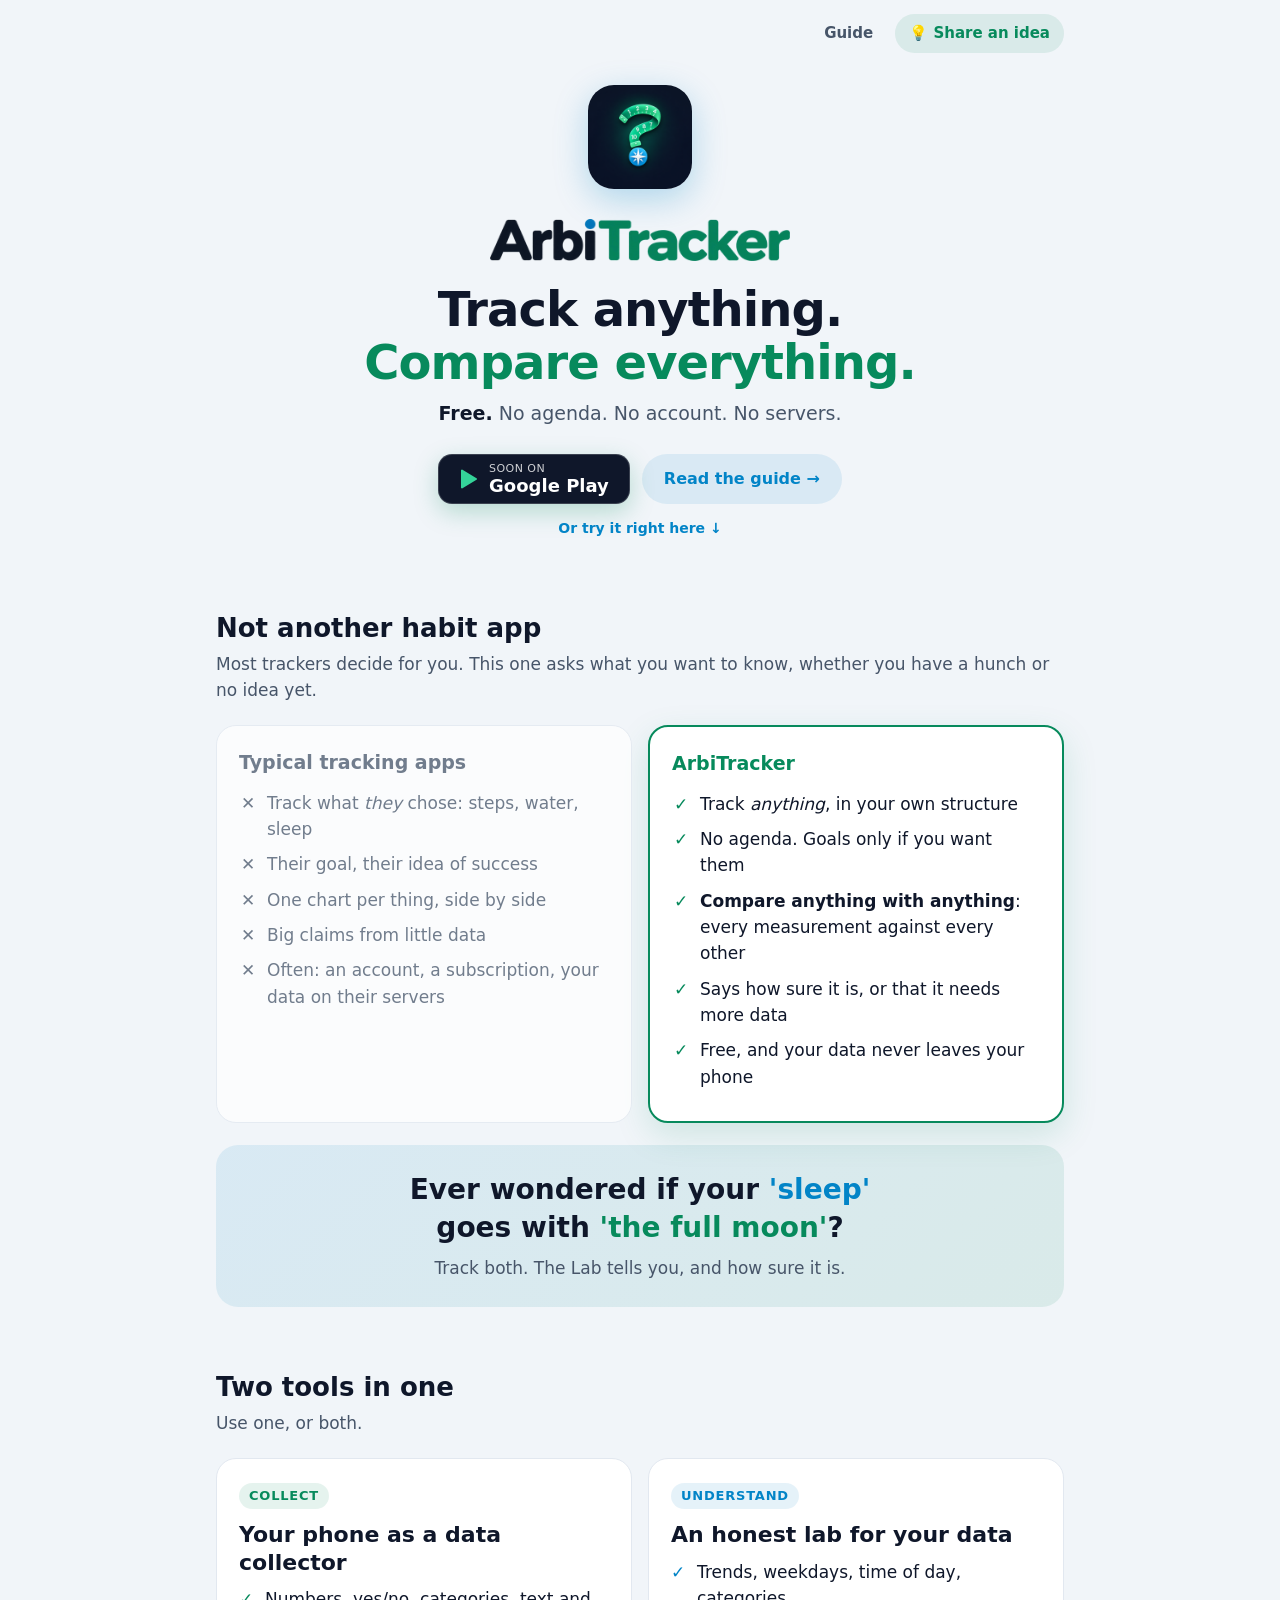
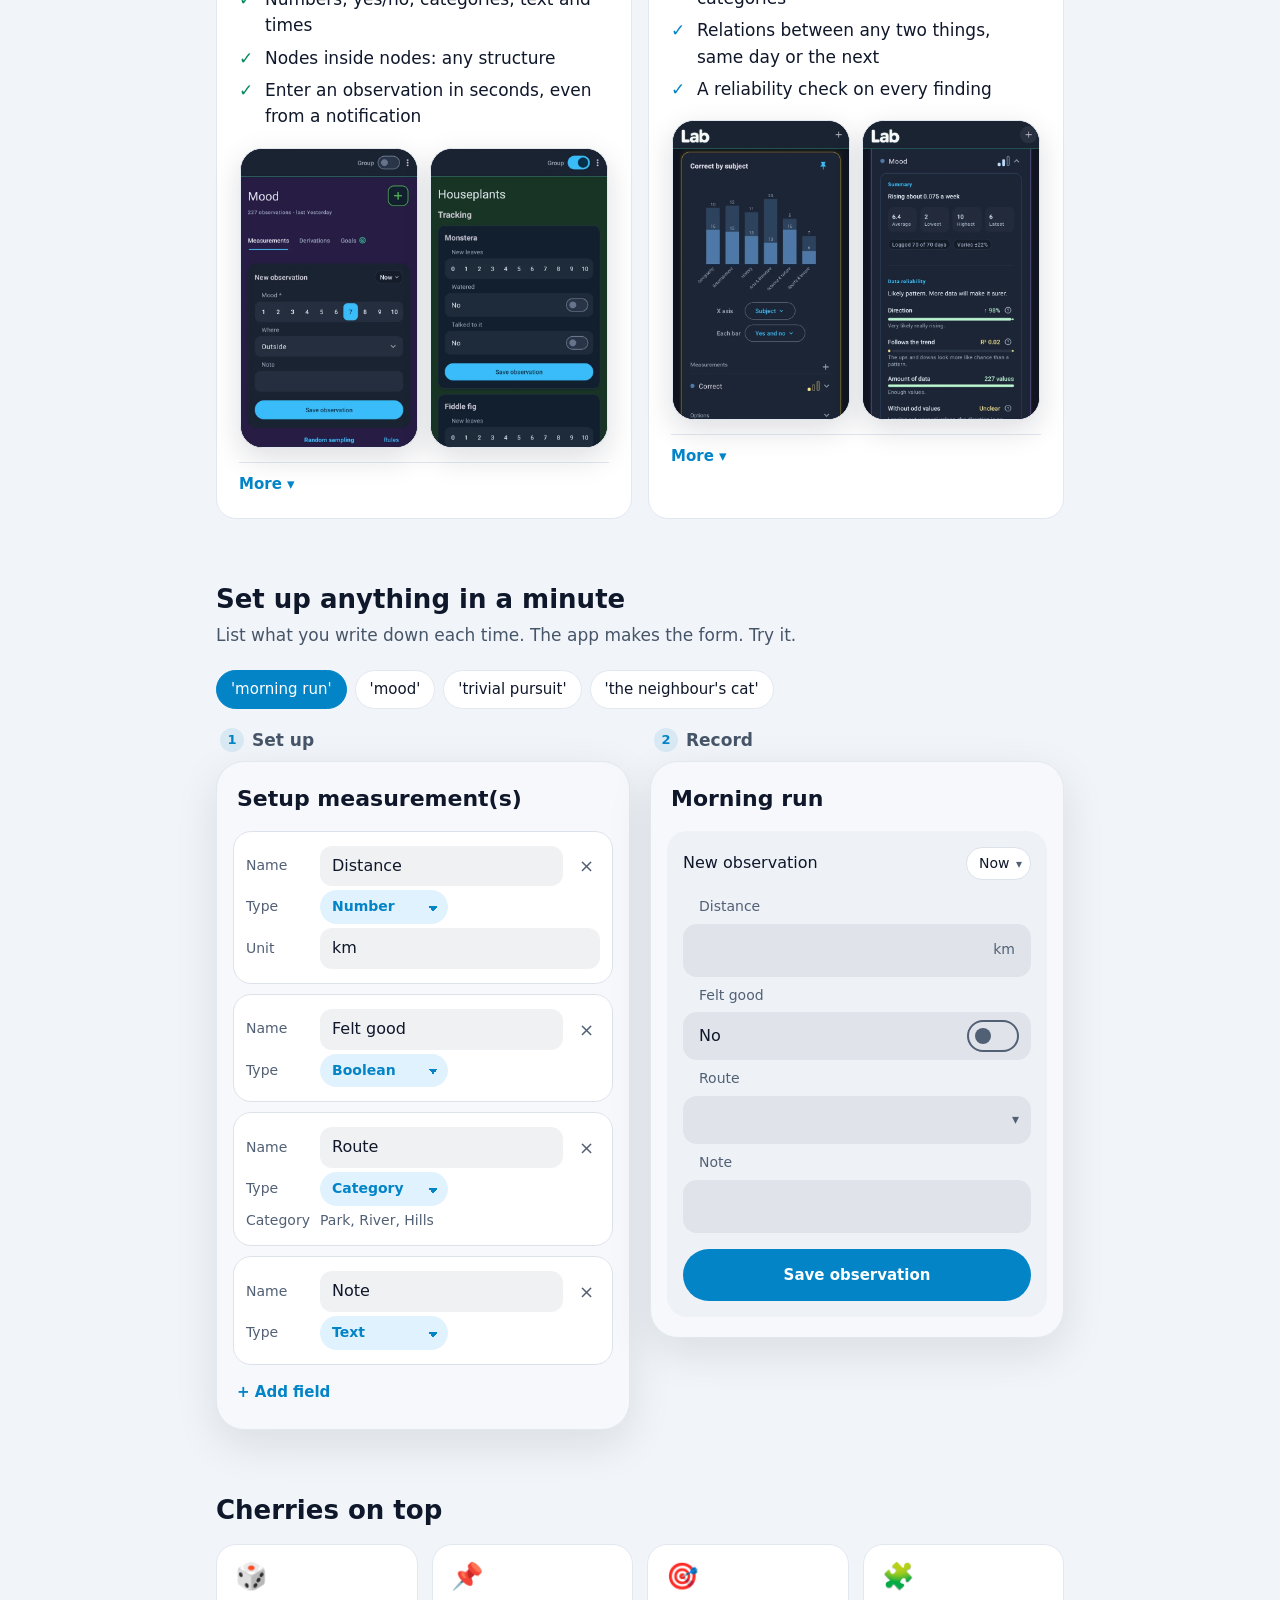
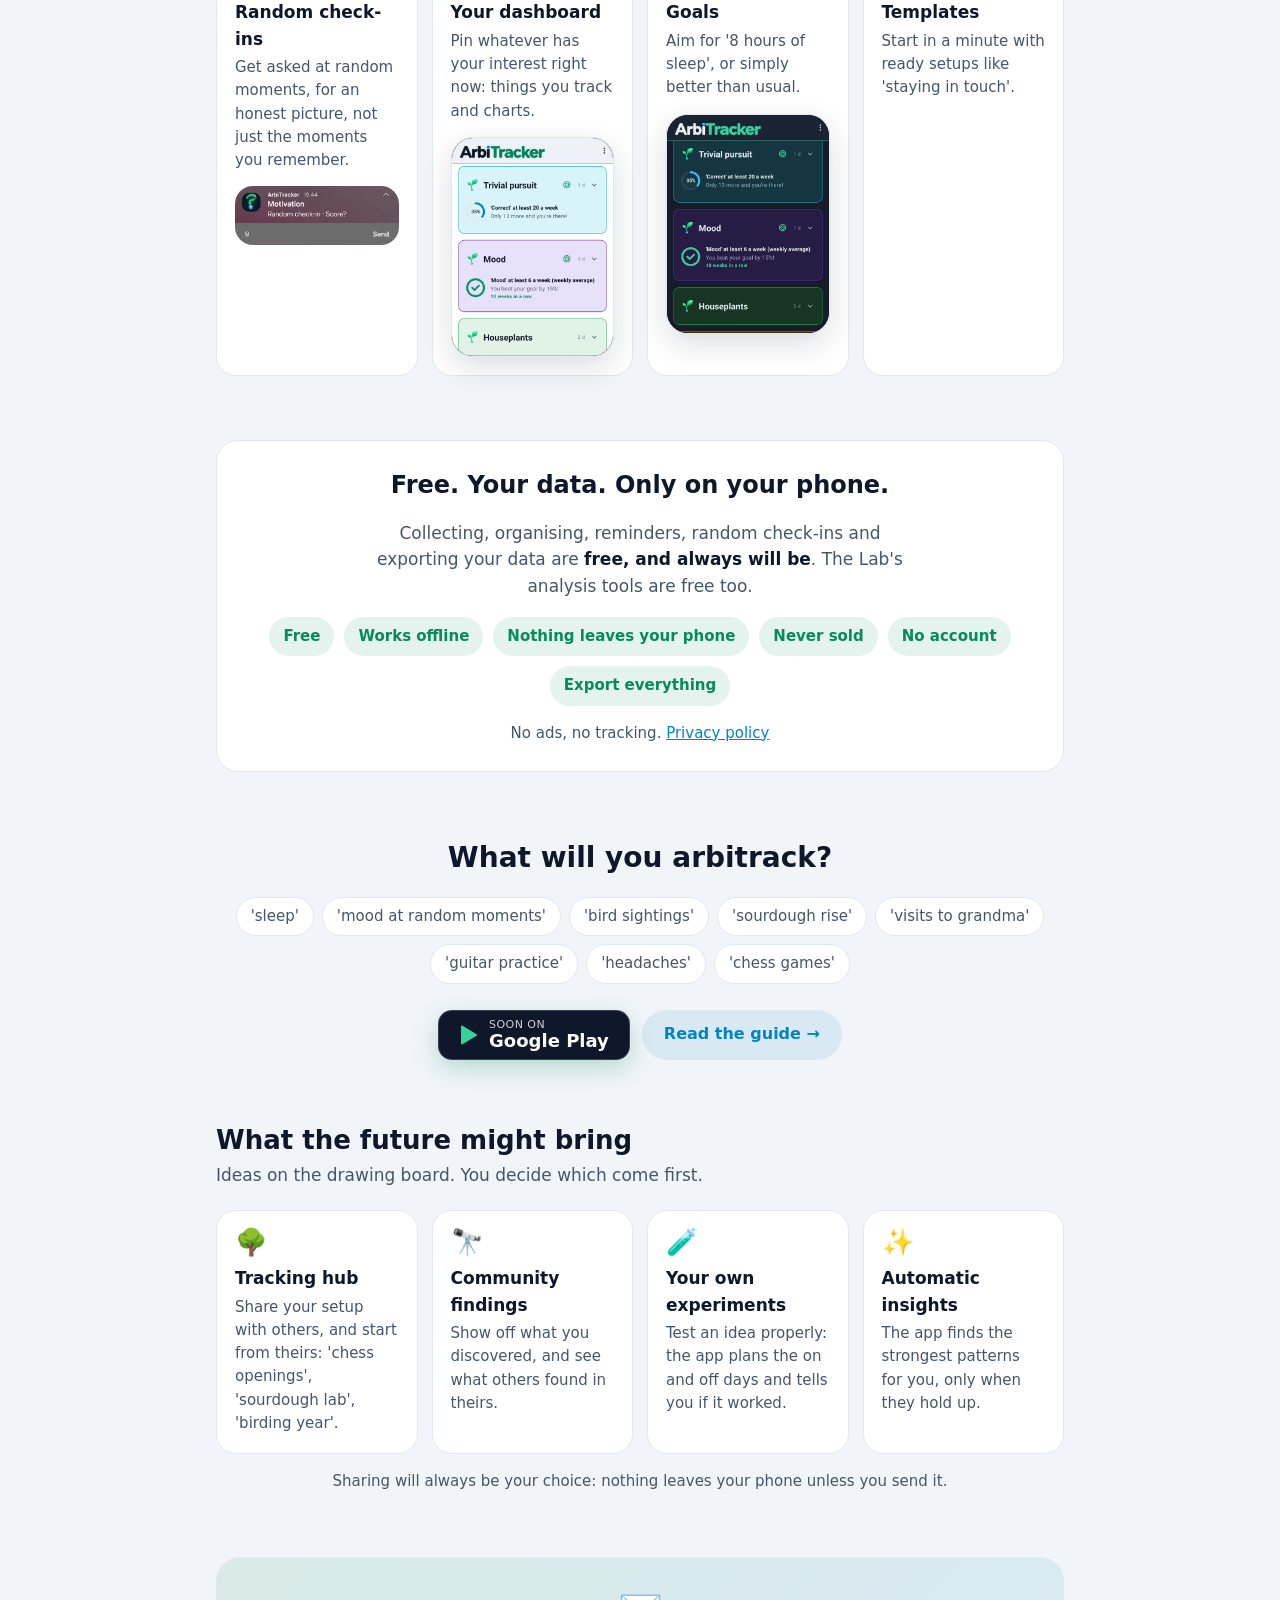
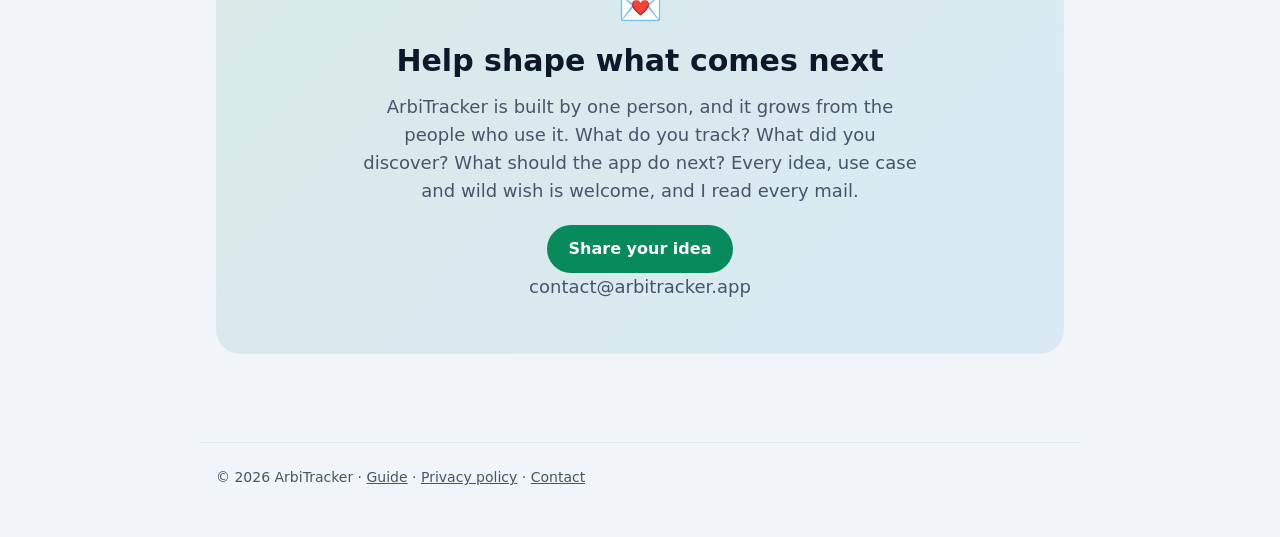
==== commit cd13afeb: "soon available button" ====
--- a/index.html
+++ b/index.html
@@ -40,11 +40,14 @@
       <p class="purpose"><strong>Free.</strong> No agenda. No account. No servers.</p>
 
       <div class="buttons">
-        <!-- Until launch: no Play button, only the label below. On launch day add the Google Play badge/link here. -->
-        <a class="button play" href="#demo">Try it here ↓</a>
+        <!-- Until launch: a badge, not a link. On launch day it becomes an <a> to the Play listing ("Get it on"). -->
+        <span class="store-badge" aria-label="Soon on Google Play">
+          <svg class="store-icon" viewBox="0 0 24 24" aria-hidden="true"><path d="M6 3.5v17a1 1 0 0 0 1.5.87l14-8.5a1 1 0 0 0 0-1.74l-14-8.5A1 1 0 0 0 6 3.5z"/></svg>
+          <span class="store-text"><small>Soon on</small>Google Play</span>
+        </span>
         <a class="button guide" href="guide.html">Read the guide →</a>
       </div>
-      <p class="soon">Coming soon to Google Play</p>
+      <p class="soon"><a href="#demo">Or try it right here ↓</a></p>
     </section>
 
     <!-- 2. Versus other tracking apps -->
@@ -253,9 +256,12 @@
       </div>
 
       <div class="buttons" style="margin-top: 26px">
+        <span class="store-badge" aria-label="Soon on Google Play">
+          <svg class="store-icon" viewBox="0 0 24 24" aria-hidden="true"><path d="M6 3.5v17a1 1 0 0 0 1.5.87l14-8.5a1 1 0 0 0 0-1.74l-14-8.5A1 1 0 0 0 6 3.5z"/></svg>
+          <span class="store-text"><small>Soon on</small>Google Play</span>
+        </span>
         <a class="button guide" href="guide.html">Read the guide →</a>
       </div>
-      <p class="soon">Coming soon to Google Play</p>
     </section>
 
     <!-- 7b. The future: ideas, not promises -->
--- a/style.css
+++ b/style.css
@@ -184,7 +184,32 @@
   color: var(--muted);
 }
 
-.soon { color: var(--muted); font-size: 14px; margin: 12px 0 0; }
+.soon { color: var(--muted); font-size: 14px; margin: 14px 0 0; }
+.soon a { color: var(--primary); font-weight: 600; text-decoration: none; }
+
+/* "Soon on Google Play": looks like a store badge, isn't a link until launch day. */
+.store-badge {
+  display: inline-flex;
+  align-items: center;
+  gap: 10px;
+  padding: 8px 20px 8px 16px;
+  border-radius: 14px;
+  background: #0F172A;
+  color: #fff;
+  border: 1px solid rgba(255, 255, 255, 0.18);
+  box-shadow: 0 8px 24px rgba(7, 138, 92, 0.25);
+  cursor: default;
+}
+
+.store-icon { width: 24px; height: 24px; fill: #34D399; flex: 0 0 auto; }
+
+.store-text { display: flex; flex-direction: column; line-height: 1.1; text-align: left; font-weight: 700; font-size: 18px; }
+.store-text small { font-size: 11px; font-weight: 500; letter-spacing: 0.04em; text-transform: uppercase; opacity: 0.8; }
+
+@media (prefers-color-scheme: dark) {
+  .store-badge { background: #F8FAFC; color: #0F172A; border-color: transparent; }
+  .store-icon { fill: #078A5C; }
+}
 
 .purpose strong { color: var(--text); }
 
